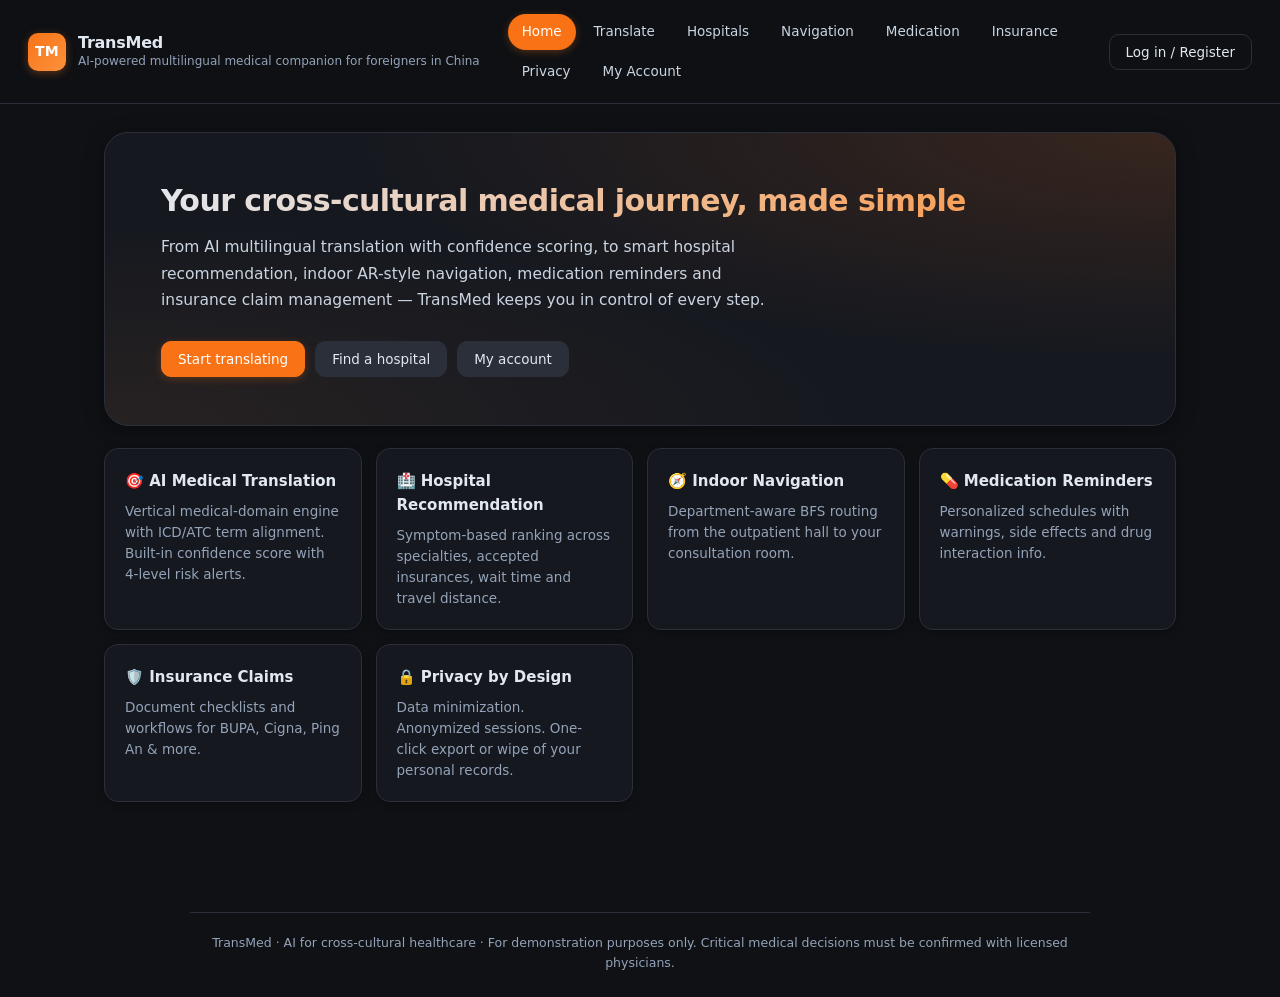
==== transmed_web/index.html @ e47d984f "Fix: real translate field names (source/target/translated/matched_terms); internal AMap JS map navig" ====
<!DOCTYPE html>
<html lang="en">
<head>
<meta charset="UTF-8" />
<meta name="viewport" content="width=device-width, initial-scale=1.0" />
<title>TransMed — AI Multilingual Medical Companion</title>
<meta name="api-base" content="https://transmed.onrender.com" />
<link rel="icon" type="image/svg+xml" href="data:image/svg+xml,%3Csvg xmlns='http://www.w3.org/2000/svg' viewBox='0 0 64 64'%3E%3Crect width='64' height='64' rx='12' fill='%231e40af'/%3E%3Ctext x='32' y='42' font-size='28' font-weight='700' text-anchor='middle' fill='white' font-family='system-ui'%3ETM%3C/text%3E%3C/svg%3E" />
<link rel="stylesheet" href="style.css" />
</head>
<body>
<header class="topbar">
  <div class="brand">
    <div class="logo">TM</div>
    <div>
      <h1>TransMed</h1>
      <div class="tagline">AI-powered multilingual medical companion for foreigners in China</div>
    </div>
  </div>

  <nav class="nav">
    <a class="nav-link active" data-view="home">Home</a>
    <a class="nav-link" data-view="translate">Translate</a>
    <a class="nav-link" data-view="hospitals">Hospitals</a>
    <a class="nav-link" data-view="navigation">Navigation</a>
    <a class="nav-link" data-view="medication">Medication</a>
    <a class="nav-link" data-view="insurance">Insurance</a>
    <a class="nav-link" data-view="privacy">Privacy</a>
    <a class="nav-link" data-view="profile">My Account</a>
  </nav>

  <div class="user-area">
    <button id="btn-login" class="btn btn-light">Log in / Register</button>
    <div id="user-chip" class="user-chip hidden">
      <span id="user-email">—</span>
      <button id="btn-logout" class="btn btn-light">Sign out</button>
    </div>
  </div>
</header>

<!-- 登录/注册弹窗 -->
<div id="auth-modal" class="modal hidden">
  <div class="modal-card">
    <div class="modal-tabs">
      <button class="tab active" data-tab="login">Log in</button>
      <button class="tab" data-tab="register">Register</button>
    </div>
    <div id="tab-login" class="tab-panel">
      <label>Email</label><input id="login-email" type="email" placeholder="demo@transmed.io" />
      <label>Password</label><input id="login-password" type="password" placeholder="demo123" />
      <button class="btn btn-primary" id="btn-do-login">Log in</button>
      <p class="muted small mt">Demo user: demo@transmed.io / demo123 · Admin: admin@transmed.io / admin123</p>
    </div>
    <div id="tab-register" class="tab-panel hidden">
      <label>Full name</label><input id="reg-name" type="text" placeholder="John Smith" />
      <label>Email</label><input id="reg-email" type="email" placeholder="john@example.com" />
      <label>Password (min 6 chars)</label><input id="reg-password" type="password" placeholder="••••••" />
      <label>Preferred language</label>
      <select id="reg-language">
        <option value="en">English</option>
        <option value="zh">中文</option>
        <option value="ja">日本語</option>
        <option value="ko">한국어</option>
        <option value="fr">Français</option>
        <option value="de">Deutsch</option>
      </select>
      <label>Country</label><input id="reg-country" type="text" placeholder="e.g. United Kingdom" />
      <button class="btn btn-primary" id="btn-do-register">Create my account</button>
    </div>
    <p id="auth-message" class="muted small mt center"></p>
  </div>
</div>

<main id="main">

  <!-- 首页 -->
  <section class="view view-home active" data-view="home">
    <div class="hero">
      <h2>Your cross-cultural medical journey, made simple</h2>
      <p>From AI multilingual translation with confidence scoring, to smart hospital recommendation, indoor AR-style navigation, medication reminders and insurance claim management — TransMed keeps you in control of every step.</p>
      <div class="hero-actions">
        <button class="btn btn-primary" data-go="translate">Start translating</button>
        <button class="btn" data-go="hospitals">Find a hospital</button>
        <button class="btn" data-go="profile">My account</button>
      </div>
    </div>
    <div class="features">
      <div class="feature"><div class="f-title">🎯 AI Medical Translation</div><p>Vertical medical-domain engine with ICD/ATC term alignment. Built-in confidence score with 4-level risk alerts.</p></div>
      <div class="feature"><div class="f-title">🏥 Hospital Recommendation</div><p>Symptom-based ranking across specialties, accepted insurances, wait time and travel distance.</p></div>
      <div class="feature"><div class="f-title">🧭 Indoor Navigation</div><p>Department-aware BFS routing from the outpatient hall to your consultation room.</p></div>
      <div class="feature"><div class="f-title">💊 Medication Reminders</div><p>Personalized schedules with warnings, side effects and drug interaction info.</p></div>
      <div class="feature"><div class="f-title">🛡️ Insurance Claims</div><p>Document checklists and workflows for BUPA, Cigna, Ping An & more.</p></div>
      <div class="feature"><div class="f-title">🔒 Privacy by Design</div><p>Data minimization. Anonymized sessions. One-click export or wipe of your personal records.</p></div>
    </div>
    <div class="stats" id="home-stats"></div>
  </section>

  <!-- 翻译 -->
  <section class="view" data-view="translate">
    <h2>AI Medical Translation</h2>
    <p class="muted">Vertical medical model. Each translation is saved with its confidence score and can be user-confirmed to close the safety loop.</p>
    <div class="translate-box">
      <div class="lang-row">
        <label>From <select id="src-lang"></select></label>
        <button id="swap-lang" title="Swap">⇄</button>
        <label>To <select id="tgt-lang"></select></label>
      </div>
      <div class="translate-cols">
        <div class="col">
          <textarea id="src-text" placeholder="Describe symptoms or what the doctor said...">I have a headache and fever since 3 days ago.</textarea>
          <div class="row-between">
            <span class="muted small">Tip: be specific about duration, intensity and allergies.</span>
            <button class="btn btn-primary" id="btn-translate">Translate</button>
          </div>
        </div>
        <div class="col">
          <div id="tgt-text" class="translated-area">Translation will appear here.</div>
          <div id="confidence-bar" class="confidence hidden">
            <div id="engine-label" class="engine-label hidden" style="margin-bottom:8px;padding:6px 10px;border-radius:6px;font-size:13px;display:inline-block;">—</div>
            <div class="confidence-label">Confidence: <b id="conf-value">—</b>% · Risk: <b id="risk-value">—</b></div>
            <div class="confidence-track"><div class="confidence-fill" id="conf-fill" style="width:0%"></div></div>
            <div class="confidence-advice" id="conf-advice"></div>
            <div class="matched-terms" id="matched-terms"></div>
            <button id="btn-confirm-risk" class="btn btn-warn hidden">I acknowledge the risk alert</button>
          </div>
        </div>
      </div>
    </div>

    <h3>Quick symptom templates</h3>
    <div class="chips" id="symptom-chips"></div>

    <h3>My recent translations <span class="muted small">(requires login)</span></h3>
    <div id="my-translations" class="med-list">
      <p class="muted">None yet or not signed in.</p>
    </div>
  </section>

  <!-- 分诊 & 医院 -->
  <section class="view" data-view="hospitals">
    <h2>Smart Triage & Hospital Finder</h2>

    <div class="triage-card">
      <div class="row">
        <label>Describe your symptoms:</label>
        <input id="triage-input" type="text" placeholder="e.g. persistent headache and high fever for 2 days" />
      </div>
      <div class="row">
        <label>Insurance filter:</label>
        <select id="insurance-filter">
          <option value="">Any</option>
          <option>BUPA</option>
          <option>Cigna</option>
          <option>Aetna</option>
          <option>MSH</option>
          <option>Allianz</option>
          <option>Ping An</option>
          <option>International SOS</option>
          <option>AXA PPP</option>
        </select>
        <label>Department / Specialty:</label>
        <select id="specialty-filter">
          <option value="">All</option>
          <option>Cardiology</option>
          <option>Neurology</option>
          <option>Pediatrics</option>
          <option>Obstetrics & Gynecology</option>
          <option>Orthopedics</option>
          <option>Dental</option>
          <option>Dermatology</option>
          <option>Emergency</option>
          <option>General Medicine</option>
        </select>
      </div>
      <button class="btn btn-primary" id="btn-triage">Analyze & Recommend</button>
      <div class="row sort-row">
        <label>Sort by:</label>
        <label class="sort-option"><input type="radio" name="sort" id="sort-rating" checked /> Rating</label>
        <label class="sort-option"><input type="radio" name="sort" id="sort-wait" /> Wait time</label>
        <label class="sort-option"><input type="radio" name="sort" id="sort-distance" /> Distance</label>
      </div>
    </div>

    <div id="triage-result" class="triage-result hidden"></div>

    <div id="hospital-list" class="hospital-list"></div>
  </section>

  <!-- 医院导航（内置高德地图） -->
  <section class="view" data-view="navigation">
    <h2>Hospital Navigation / 医院导航</h2>
    <p class="muted">Select a hospital to see it on the map. 选择医院后在下方地图查看路线。</p>
    <div class="row">
      <label>Hospital:</label>
      <select id="nav-hospital"></select>
      <label>Mode:</label>
      <select id="nav-mode">
        <option value="walking">Walking / 步行</option>
        <option value="driving">Driving / 驾车</option>
        <option value="transit">Transit / 公交</option>
      </select>
      <button class="btn btn-light" id="nav-locate">Use my location / 使用我的位置</button>
    </div>
    <div class="card nav-info">
      <span id="nav-origin" class="muted small">📍 Origin / 起点：(116.4074, 39.9042) 默认北京 · 点击上方按钮获取当前位置</span>
    </div>
    <div id="nav-output-cards" style="margin-top:14px;"></div>
    <div id="nav-map" style="width:100%; height:420px; margin-top:14px; border:1px solid #e5e7eb; border-radius:8px; background:#f3f4f6;"></div>
    <div id="nav-route" style="margin-top:14px;"></div>
  </section>

  <!-- 用药提醒 -->
  <section class="view" data-view="medication">
    <h2>Medication & Reminders</h2>
    <div class="med-grid">
      <div class="card">
        <h3>Add a medication</h3>
        <label>From library (optional)</label>
        <select id="med-picker"></select>
        <label>Or custom name</label>
        <input id="med-custom" type="text" placeholder="e.g. Vitamin D" />
        <label>Dosage / instructions</label>
        <input id="med-dosage" type="text" placeholder="e.g. 1 tablet each morning" />
        <label>Reminder times</label>
        <input id="med-times" type="text" placeholder="08:00, 20:00" />
        <label>Notes</label>
        <textarea id="med-notes" placeholder="After meals, keep away from dairy..."></textarea>
        <button class="btn btn-primary" id="btn-add-med">Save to my list</button>
        <p class="muted small mt">Requires login. Your records are stored encrypted on our server.</p>
      </div>
      <div class="card">
        <h3>Drug information</h3>
        <div id="med-info"></div>
      </div>
    </div>
    <h3>My medication list</h3>
    <div id="med-list" class="med-list">
      <p class="muted">Not signed in or no medication yet.</p>
    </div>
  </section>

  <!-- 保险 -->
  <section class="view" data-view="insurance">
    <h2>Insurance Claims</h2>
    <p class="muted">Select your provider to see the required documents and recommended workflow.</p>
    <div class="row">
      <label>Provider:</label>
      <select id="ins-provider">
        <option value="">- Select -</option>
        <option>BUPA</option>
        <option>Cigna</option>
        <option>Ping An</option>
      </select>
      <button class="btn btn-primary" id="btn-insurance">Show checklist</button>
    </div>
    <div id="ins-result"></div>
    <h3>My saved claims</h3>
    <div class="card">
      <div class="row">
        <label>New claim — Provider:</label>
        <input id="claim-provider" type="text" placeholder="e.g. BUPA" />
        <label>Amount (¥):</label>
        <input id="claim-amount" type="number" placeholder="0" />
      </div>
      <div class="row">
        <label>Notes:</label>
        <input id="claim-notes" type="text" placeholder="e.g. Outpatient visit / Beijing Union" />
        <button class="btn btn-primary" id="btn-add-claim">Save claim</button>
      </div>
    </div>
    <div id="my-claims" class="med-list"></div>
  </section>

  <!-- 隐私 -->
  <section class="view" data-view="privacy">
    <h2>Privacy Center</h2>
    <p class="muted">TransMed uses a privacy-by-design architecture. Your identity is optional; sensitive medical text is processed with minimal retention.</p>
    <div id="privacy-policy" class="card"></div>
    <h3>Your records</h3>
    <div class="row">
      <button class="btn" id="btn-export">Export all my data (JSON)</button>
      <button class="btn btn-danger" id="btn-wipe">Delete all personal records</button>
    </div>
    <pre id="export-box" class="export-box hidden"></pre>
    <h3>Feedback</h3>
    <div class="card">
      <label>Category</label>
      <select id="fb-category">
        <option>translation</option>
        <option>hospital</option>
        <option>medication</option>
        <option>feature request</option>
        <option>other</option>
      </select>
      <label>Rating (1-5)</label>
      <input id="fb-rating" type="number" min="1" max="5" value="5" />
      <label>Your message</label>
      <textarea id="fb-content" placeholder="Tell us how we can improve..."></textarea>
      <button class="btn btn-primary" id="btn-send-feedback">Submit feedback</button>
      <p id="fb-status" class="muted small mt"></p>
    </div>
  </section>

  <!-- 个人中心 -->
  <section class="view" data-view="profile">
    <h2>My Account</h2>
    <div id="profile-body">
      <p class="muted">Log in to see your profile, medication and saved translations.</p>
      <button class="btn btn-primary" id="btn-profile-login">Log in / Register</button>
    </div>
  </section>

</main>

<footer class="footer">
  TransMed · AI for cross-cultural healthcare · For demonstration purposes only. Critical medical decisions must be confirmed with licensed physicians.
</footer>

<script src="app.js"></script>
</body>
</html>
---- transmed_web/style.css ----
/* ===========================================================
   TransMed — Anthropic 风格深色主题
   深色背景 #0f1115 + 温暖橙色 #f97316 点缀 + 现代圆角留白
   =========================================================== */
:root {
  --bg: #0f1115;
  --bg-card: #15181f;
  --bg-input: #1c2029;
  --bg-hover: #1f2937;
  --bg-soft: #2a2f3a;
  --border: #2a2f3a;
  --border-strong: #343a47;

  --text: #e2e8f0;
  --text-soft: #cbd5e1;
  --muted: #94a3b8;

  --accent: #f97316;
  --accent-hover: #ea580c;
  --accent-soft: #fb923c;
  --accent-bg: rgba(249, 115, 22, 0.12);

  --warn: #f59e0b;
  --danger: #dc2626;
  --success: #16a34a;

  --radius-sm: 10px;
  --radius: 14px;
  --radius-lg: 18px;
  --radius-xl: 24px;

  --shadow-sm: 0 2px 8px rgba(0, 0, 0, 0.3);
  --shadow-md: 0 4px 20px rgba(0, 0, 0, 0.4);
  --shadow-lg: 0 12px 40px rgba(0, 0, 0, 0.5);

  --font-ui: "Soehne", system-ui, -apple-system, "Segoe UI", "PingFang SC", "Helvetica Neue", "Microsoft YaHei", sans-serif;
  --font-mono: "SF Mono", "Menlo", "Consolas", monospace;

  --ease: cubic-bezier(0.2, 0, 0.2, 1);
}

* { box-sizing: border-box; }

html, body {
  margin: 0;
  padding: 0;
  background: var(--bg);
  color: var(--text);
  font-family: var(--font-ui);
  font-size: 14.5px;
  line-height: 1.6;
  -webkit-font-smoothing: antialiased;
  -moz-osx-font-smoothing: grayscale;
}

h1, h2, h3, h4 {
  margin: 0 0 0.5em;
  color: var(--text);
  font-weight: 600;
  letter-spacing: -0.015em;
  line-height: 1.3;
}
h1 { font-size: 22px; }
h2 { font-size: 22px; }
h3 { font-size: 17px; margin-top: 24px; }
h4 { font-size: 15px; }
p  { margin: 0.4em 0; color: var(--text-soft); }
label {
  font-size: 13px;
  color: var(--muted);
  font-weight: 500;
  display: block;
  margin: 12px 0 6px;
}

/* ===== 顶部导航栏 ===== */
.topbar {
  background: var(--bg);
  border-bottom: 1px solid var(--border);
  padding: 14px 28px;
  display: flex;
  align-items: center;
  gap: 28px;
  position: sticky;
  top: 0;
  z-index: 100;
  backdrop-filter: saturate(180%) blur(12px);
  -webkit-backdrop-filter: saturate(180%) blur(12px);
  background: rgba(15, 17, 21, 0.85);
}

.brand {
  display: flex;
  align-items: center;
  gap: 12px;
  min-width: 260px;
}
.brand .logo {
  width: 38px;
  height: 38px;
  border-radius: var(--radius-sm);
  background: linear-gradient(135deg, var(--accent) 0%, var(--accent-soft) 100%);
  color: #fff;
  display: flex;
  align-items: center;
  justify-content: center;
  font-weight: 700;
  font-size: 14px;
  letter-spacing: 0.02em;
  box-shadow: 0 2px 8px rgba(249, 115, 22, 0.35);
}
.brand h1 {
  font-size: 16px;
  margin: 0;
  color: var(--text);
  font-weight: 600;
}
.brand .tagline {
  font-size: 12px;
  color: var(--muted);
  line-height: 1.3;
}

/* 导航 pill 链接 */
.nav {
  display: flex;
  gap: 4px;
  flex: 1;
  flex-wrap: wrap;
}
.nav-link {
  color: var(--text-soft);
  padding: 7px 14px;
  border-radius: 999px;
  cursor: pointer;
  font-size: 13.5px;
  font-weight: 500;
  text-decoration: none;
  transition: background-color 0.15s var(--ease), color 0.15s var(--ease);
  white-space: nowrap;
}
.nav-link:hover {
  background: var(--bg-hover);
  color: var(--text);
}
.nav-link.active {
  background: var(--accent);
  color: #fff;
  box-shadow: 0 2px 8px rgba(249, 115, 22, 0.3);
}

.user-area {
  display: flex;
  align-items: center;
  gap: 10px;
}
.user-chip {
  color: var(--text-soft);
  font-size: 13px;
  display: flex;
  align-items: center;
  gap: 10px;
}

/* ===== 按钮 ===== */
.btn {
  display: inline-flex;
  align-items: center;
  justify-content: center;
  padding: 8px 16px;
  font-size: 13.5px;
  font-weight: 500;
  border: 1px solid var(--border);
  background: var(--bg-soft);
  color: var(--text);
  border-radius: var(--radius-sm);
  cursor: pointer;
  transition: background-color 0.15s var(--ease), border-color 0.15s var(--ease), transform 0.15s var(--ease), box-shadow 0.15s var(--ease);
  min-height: 36px;
  font-family: inherit;
  line-height: 1.2;
}
.btn:hover {
  background: var(--bg-hover);
  border-color: var(--border-strong);
  color: var(--text);
}
.btn:active { transform: translateY(0); }
.btn:focus {
  outline: none;
  box-shadow: 0 0 0 2px var(--accent-bg), 0 0 0 1px var(--accent);
}
.btn:disabled {
  opacity: 0.55;
  cursor: not-allowed;
  transform: none;
}

.btn-primary {
  background: var(--accent);
  border-color: var(--accent);
  color: #fff;
  box-shadow: 0 2px 8px rgba(249, 115, 22, 0.25);
}
.btn-primary:hover {
  background: var(--accent-hover);
  border-color: var(--accent-hover);
  color: #fff;
  box-shadow: 0 4px 14px rgba(249, 115, 22, 0.35);
}

.btn-light {
  background: transparent;
  border-color: var(--border);
  color: var(--text);
}
.btn-light:hover {
  background: var(--bg-hover);
  color: var(--text);
}

.btn-danger {
  background: transparent;
  border-color: rgba(220, 38, 38, 0.4);
  color: #fca5a5;
}
.btn-danger:hover {
  background: rgba(220, 38, 38, 0.15);
  border-color: var(--danger);
  color: #fecaca;
}

.btn-warn {
  background: rgba(245, 158, 11, 0.15);
  border-color: rgba(245, 158, 11, 0.4);
  color: #fcd34d;
}
.btn-warn:hover {
  background: rgba(245, 158, 11, 0.25);
  border-color: var(--warn);
  color: #fef3c7;
}

/* ===== 主容器 ===== */
main {
  max-width: 1120px;
  margin: 0 auto;
  padding: 28px 24px 48px;
}

.view { display: none; animation: fadein 0.25s var(--ease); }
.view.active { display: block; }
@keyframes fadein {
  from { opacity: 0; transform: translateY(4px); }
  to   { opacity: 1; transform: translateY(0); }
}

/* ===== Hero 首页 ===== */
.hero {
  background:
    radial-gradient(ellipse at top right, rgba(249, 115, 22, 0.15), transparent 55%),
    radial-gradient(ellipse at bottom left, rgba(251, 146, 60, 0.08), transparent 50%),
    var(--bg-card);
  color: var(--text);
  padding: 48px 56px;
  border-radius: var(--radius-xl);
  box-shadow: var(--shadow-md);
  border: 1px solid var(--border);
  position: relative;
  overflow: hidden;
}
.hero h2 {
  color: var(--text);
  font-size: 30px;
  font-weight: 700;
  margin-bottom: 14px;
  letter-spacing: -0.02em;
  background: linear-gradient(135deg, var(--text) 0%, var(--accent-soft) 100%);
  -webkit-background-clip: text;
  -webkit-text-fill-color: transparent;
  background-clip: text;
}
.hero p {
  font-size: 15.5px;
  max-width: 640px;
  color: var(--text-soft);
  line-height: 1.7;
}
.hero-actions {
  margin-top: 28px;
  display: flex;
  gap: 10px;
  flex-wrap: wrap;
}

/* ===== Features 网格 ===== */
.features {
  display: grid;
  grid-template-columns: repeat(auto-fit, minmax(220px, 1fr));
  gap: 14px;
  margin-top: 22px;
}
.feature {
  background: var(--bg-card);
  padding: 20px;
  border-radius: var(--radius);
  box-shadow: var(--shadow-sm);
  border: 1px solid var(--border);
  transition: transform 0.2s var(--ease), box-shadow 0.2s var(--ease), border-color 0.2s var(--ease);
}
.feature:hover {
  transform: translateY(-2px);
  box-shadow: var(--shadow-md);
  border-color: var(--border-strong);
}
.feature .f-title {
  font-weight: 600;
  font-size: 15px;
  margin-bottom: 8px;
  color: var(--text);
}
.feature p {
  color: var(--muted);
  font-size: 13.5px;
  margin: 0;
  line-height: 1.55;
}

/* ===== 统计 ===== */
.stats {
  display: grid;
  grid-template-columns: repeat(auto-fit, minmax(140px, 1fr));
  gap: 12px;
  margin-top: 22px;
}
.stat {
  background: var(--bg-card);
  padding: 18px 20px;
  border-radius: var(--radius);
  box-shadow: var(--shadow-sm);
  border: 1px solid var(--border);
  text-align: center;
  transition: border-color 0.2s var(--ease);
}
.stat:hover { border-color: var(--accent); }
.stat-num {
  font-size: 28px;
  font-weight: 700;
  color: var(--accent);
  letter-spacing: -0.02em;
  line-height: 1.1;
}
.stat-label {
  font-size: 12.5px;
  color: var(--muted);
  margin-top: 4px;
}

/* ===== 基础卡片 ===== */
.card {
  background: var(--bg-card);
  padding: 22px;
  border-radius: var(--radius);
  box-shadow: var(--shadow-sm);
  border: 1px solid var(--border);
  margin-bottom: 14px;
  transition: border-color 0.2s var(--ease), box-shadow 0.2s var(--ease);
}
.card:hover {
  border-color: var(--border-strong);
  box-shadow: var(--shadow-md);
}

/* ===== 输入框 / 选择 / 文本域 ===== */
input[type="text"],
input[type="number"],
input[type="email"],
input[type="password"],
textarea,
select {
  width: 100%;
  padding: 10px 14px;
  border: 1px solid var(--border);
  border-radius: var(--radius-sm);
  font-family: inherit;
  font-size: 14px;
  background: var(--bg-input);
  color: var(--text);
  transition: border-color 0.15s var(--ease), box-shadow 0.15s var(--ease), background-color 0.15s var(--ease);
  resize: vertical;
  line-height: 1.5;
}
textarea {
  min-height: 120px;
}
input::placeholder, textarea::placeholder {
  color: #64748b;
}
input:focus, textarea:focus, select:focus {
  outline: none;
  border-color: var(--accent);
  box-shadow: 0 0 0 3px var(--accent-bg);
  background: var(--bg-card);
}
select {
  appearance: none;
  -webkit-appearance: none;
  background-image: url("data:image/svg+xml;utf8,<svg xmlns='http://www.w3.org/2000/svg' width='12' height='12' viewBox='0 0 24 24' fill='none' stroke='%2394a3b8' stroke-width='2.5' stroke-linecap='round' stroke-linejoin='round'><polyline points='6 9 12 15 18 9'></polyline></svg>");
  background-repeat: no-repeat;
  background-position: right 12px center;
  padding-right: 36px;
  cursor: pointer;
}
select option {
  background: var(--bg-card);
  color: var(--text);
}

/* ===== 翻译面板 ===== */
.translate-box {
  background: var(--bg-card);
  border-radius: var(--radius-xl);
  box-shadow: var(--shadow-md);
  padding: 24px;
  border: 1px solid var(--border);
}
.lang-row {
  display: flex;
  align-items: center;
  gap: 14px;
  padding-bottom: 16px;
  border-bottom: 1px solid var(--border);
  margin-bottom: 18px;
  flex-wrap: wrap;
}
.lang-row label {
  display: inline-flex;
  align-items: center;
  gap: 8px;
  margin: 0;
  font-size: 13px;
  color: var(--muted);
  font-weight: 500;
}
.lang-row select {
  width: auto;
  min-width: 180px;
}
.lang-row button#swap-lang {
  background: var(--bg-input);
  border: 1px solid var(--border);
  color: var(--text-soft);
  width: 36px;
  height: 36px;
  border-radius: 50%;
  cursor: pointer;
  font-size: 16px;
  transition: all 0.15s var(--ease);
  display: inline-flex;
  align-items: center;
  justify-content: center;
  flex-shrink: 0;
}
.lang-row button#swap-lang:hover {
  background: var(--accent);
  border-color: var(--accent);
  color: #fff;
  transform: rotate(180deg);
}

.translate-cols {
  display: grid;
  grid-template-columns: 1fr 1fr;
  gap: 20px;
}
.translate-cols .col { display: flex; flex-direction: column; }

#src-text { min-height: 160px; font-size: 14.5px; line-height: 1.7; }

.translated-area {
  min-height: 160px;
  padding: 14px 16px;
  background:
    linear-gradient(135deg, rgba(249, 115, 22, 0.06), rgba(251, 146, 60, 0.03)),
    var(--bg-input);
  border: 1px solid var(--border);
  border-radius: var(--radius-sm);
  color: var(--text);
  font-size: 14.5px;
  line-height: 1.7;
  white-space: pre-wrap;
  word-break: break-word;
}

.row-between {
  display: flex;
  justify-content: space-between;
  align-items: center;
  margin-top: 12px;
  gap: 12px;
  flex-wrap: wrap;
}

/* 置信度条 */
.confidence {
  margin-top: 14px;
  padding: 14px 18px;
  background: var(--bg-input);
  border: 1px solid var(--border);
  border-radius: var(--radius-sm);
}
.confidence-label {
  font-size: 13.5px;
  color: var(--muted);
  margin-bottom: 10px;
}
.confidence-label b {
  color: var(--accent);
  font-weight: 600;
}
.confidence-track {
  height: 8px;
  background: var(--bg-hover);
  border-radius: 99px;
  overflow: hidden;
}
.confidence-fill {
  height: 100%;
  background: linear-gradient(90deg, var(--accent) 0%, var(--accent-soft) 100%);
  border-radius: 99px;
  transition: width 0.4s var(--ease), background-color 0.2s var(--ease);
}
.confidence-advice {
  margin-top: 10px;
  font-size: 13px;
  color: var(--text-soft);
}
.matched-terms {
  margin-top: 8px;
  font-size: 12.5px;
  color: var(--accent-soft);
  font-weight: 500;
}

/* 引擎标签 */
.engine-label {
  display: inline-block;
  padding: 5px 10px;
  border-radius: 999px;
  font-size: 12.5px;
  font-weight: 500;
  margin-bottom: 8px;
  border: 1px solid var(--border);
}
.engine-label.online {
  background: rgba(22, 163, 74, 0.12);
  color: #86efac;
  border-color: rgba(22, 163, 74, 0.35);
}
.engine-label.offline {
  background: rgba(245, 158, 11, 0.12);
  color: #fcd34d;
  border-color: rgba(245, 158, 11, 0.35);
}

/* ===== Chips 症状模板 ===== */
.chips {
  display: flex;
  flex-wrap: wrap;
  gap: 8px;
  margin-top: 4px;
}
.chip {
  background: var(--bg-card);
  border: 1px solid var(--border);
  padding: 6px 12px;
  border-radius: 999px;
  font-size: 12.5px;
  cursor: pointer;
  transition: all 0.15s var(--ease);
  color: var(--text-soft);
  font-family: inherit;
}
.chip:hover {
  background: var(--accent-bg);
  border-color: var(--accent);
  color: var(--accent-soft);
  transform: translateY(-1px);
}

/* ===== 分诊 ===== */
.triage-card {
  background: var(--bg-card);
  border: 1px solid var(--border);
  border-radius: var(--radius);
  padding: 20px;
  box-shadow: var(--shadow-sm);
}
.sort-row {
  margin-top: 12px;
  padding-top: 12px;
  border-top: 1px dashed var(--border);
}
.sort-row > label {
  margin: 0;
  font-size: 13px;
  color: var(--muted);
}
.sort-option {
  display: inline-flex;
  align-items: center;
  gap: 6px;
  margin: 0 !important;
  font-size: 13px;
  color: var(--text-soft);
  cursor: pointer;
}
.sort-option input {
  width: auto !important;
  margin: 0;
  accent-color: var(--accent);
}
.triage-result {
  margin-top: 16px;
  padding: 16px 20px;
  background: var(--accent-bg);
  border: 1px solid rgba(249, 115, 22, 0.35);
  border-left: 4px solid var(--accent);
  border-radius: var(--radius-sm);
  color: var(--text);
}
.triage-result.urgent {
  background: rgba(220, 38, 38, 0.1);
  border-color: rgba(220, 38, 38, 0.4);
  border-left-color: var(--danger);
}
.triage-label {
  display: inline-block;
  padding: 4px 10px;
  border-radius: 999px;
  font-size: 11.5px;
  font-weight: 600;
  letter-spacing: 0.05em;
  margin-bottom: 8px;
  background: rgba(249, 115, 22, 0.2);
  color: var(--accent-soft);
}
.triage-result.urgent .triage-label {
  background: rgba(220, 38, 38, 0.25);
  color: #fca5a5;
}

/* ===== 医院卡片列表 ===== */
.hospital-list {
  display: grid;
  grid-template-columns: 1fr;
  gap: 12px;
  margin-top: 18px;
}
.hospital {
  background: var(--bg-card);
  border: 1px solid var(--border);
  border-radius: var(--radius);
  padding: 18px 22px;
  display: flex;
  justify-content: space-between;
  gap: 24px;
  transition: all 0.2s var(--ease);
  box-shadow: var(--shadow-sm);
}
.hospital:hover {
  box-shadow: var(--shadow-md);
  transform: translateY(-2px);
  border-color: var(--border-strong);
}
.hospital-main {
  flex: 1;
  min-width: 0;
}
.hospital-head h4 {
  margin-bottom: 4px;
  color: var(--accent-soft);
  font-size: 15px;
  font-weight: 600;
}
.hospital .sub {
  color: var(--text-soft);
  font-size: 13px;
  margin: 2px 0;
}
.hospital-meta-row {
  display: flex;
  flex-wrap: wrap;
  gap: 16px;
  margin: 10px 0 6px;
  font-size: 13px;
  color: var(--muted);
}
.hospital-meta-row .meta-item strong {
  color: var(--text);
  font-weight: 600;
}
.hospital .chips {
  margin-top: 8px;
  align-items: center;
}
.hospital-recommendation {
  margin-top: 14px;
  padding: 12px 14px;
  border: 1px solid var(--border-strong);
  border-left: 3px solid var(--accent);
  background: rgba(249, 115, 22, 0.05);
  border-radius: var(--radius-sm);
}
.hospital-recommendation .rec-head {
  display: flex;
  align-items: center;
  gap: 10px;
  flex-wrap: wrap;
  margin-bottom: 6px;
}
.hospital-recommendation .rec-badge {
  font-weight: 700;
  letter-spacing: 0.03em;
  font-size: 12px;
  text-transform: uppercase;
}
.hospital-recommendation .rec-score {
  font-size: 13px;
  color: var(--text-soft);
}
.hospital-side {
  display: flex;
  flex-direction: column;
  align-items: center;
  justify-content: flex-start;
  gap: 10px;
  flex-shrink: 0;
  min-width: 140px;
}
.rating-badge {
  display: flex;
  flex-direction: column;
  align-items: center;
  justify-content: center;
  width: 100px;
  height: 100px;
  border-radius: 50%;
  background: radial-gradient(circle at 30% 30%, rgba(249, 115, 22, 0.22), rgba(249, 115, 22, 0.05));
  border: 2px solid var(--accent);
  color: var(--accent);
  padding: 8px;
  text-align: center;
}
.rating-num {
  font-size: 26px;
  font-weight: 700;
  line-height: 1.1;
}
.rating-label {
  margin-top: 4px;
  line-height: 1.2;
}
.btn-nav {
  font-size: 12.5px;
  padding: 6px 12px;
  min-height: 30px;
}

/* ===== 导航（室外） ===== */
.nav-info {
  display: flex;
  align-items: center;
  justify-content: space-between;
  gap: 12px;
  padding: 10px 16px !important;
  margin-top: 12px;
}
.nav-info span {
  white-space: nowrap;
  overflow: hidden;
  text-overflow: ellipsis;
}
#nav-output {
  margin-top: 14px;
}
.nav-stat {
  background: var(--bg-card);
  border: 1px solid var(--border);
  border-radius: var(--radius-sm);
  padding: 12px 14px;
}
.nav-stat-value {
  font-size: 20px;
  font-weight: 700;
  color: var(--accent-soft);
  margin-top: 4px;
}
.nav-step {
  position: relative;
  display: flex;
  align-items: flex-start;
  gap: 12px;
  padding: 10px 14px;
  border-left: 3px solid var(--accent);
  background: var(--accent-bg);
  border-radius: 0 var(--radius-sm) var(--radius-sm) 0;
  margin-bottom: 8px;
  font-size: 13.5px;
  color: var(--text);
}
.nav-step-current {
  background: rgba(249, 115, 22, 0.18);
  border-left-color: var(--accent);
}
.nav-step-pill {
  flex: 0 0 auto;
  display: inline-flex;
  align-items: center;
  justify-content: center;
  width: 26px;
  height: 26px;
  border-radius: 999px;
  background: var(--accent);
  color: #fff;
  font-weight: 700;
  font-size: 12px;
  line-height: 1;
}
.nav-step-body { flex: 1 1 auto; min-width: 0; }
.nav-step-title { font-weight: 600; font-size: 13.5px; }
.nav-step-meta { margin-top: 2px; }
/* ===== 用药 / 保险 checklist ===== */
.med-grid {
  display: grid;
  grid-template-columns: 1fr 1fr;
  gap: 16px;
}
.drug-info {
  font-size: 14px;
  line-height: 1.7;
  color: var(--text-soft);
}
.drug-info strong {
  color: var(--text);
  font-weight: 600;
}
.drug-info ul {
  margin: 4px 0 8px 20px;
  padding: 0;
}

.checklist {
  background: var(--bg-card);
  padding: 16px 20px;
  border-radius: var(--radius);
  margin-bottom: 12px;
  border-left: 3px solid var(--accent);
  border: 1px solid var(--border);
  border-left-color: var(--accent);
}
.checklist h4 {
  margin-bottom: 8px;
  color: var(--accent-soft);
  font-size: 14px;
  font-weight: 600;
}
.checklist ul {
  margin: 0;
  padding-left: 22px;
  font-size: 13.5px;
  color: var(--text-soft);
}
.checklist ul li {
  margin-bottom: 4px;
}

/* ===== 列表项 (med-item) ===== */
.med-list {
  display: grid;
  gap: 10px;
  margin-top: 12px;
}
.med-item {
  display: flex;
  justify-content: space-between;
  align-items: flex-start;
  gap: 12px;
  padding: 14px 18px;
  background: var(--bg-card);
  border: 1px solid var(--border);
  border-radius: var(--radius-sm);
  font-size: 13.5px;
  transition: all 0.15s var(--ease);
}
.med-item:hover {
  border-color: var(--border-strong);
  transform: translateY(-1px);
}
.med-item strong {
  color: var(--text);
  font-weight: 600;
}
.med-item .times {
  font-size: 12px;
  color: var(--muted);
  margin-top: 4px;
}

/* ===== row 工具布局 ===== */
.row {
  display: flex;
  gap: 12px;
  align-items: center;
  flex-wrap: wrap;
}
.row > * { flex: 1; }
.row > label {
  flex: 0 0 auto;
  min-width: auto;
  color: var(--muted);
}
.row > button {
  flex: 0 0 auto;
}

/* ===== 弹窗 ===== */
.modal {
  position: fixed;
  inset: 0;
  background: rgba(0, 0, 0, 0.7);
  display: flex;
  align-items: center;
  justify-content: center;
  z-index: 1000;
  backdrop-filter: blur(8px);
  -webkit-backdrop-filter: blur(8px);
  animation: modalIn 0.2s var(--ease);
}
@keyframes modalIn {
  from { opacity: 0; }
  to { opacity: 1; }
}
.modal-card {
  background: var(--bg-card);
  padding: 28px 32px;
  border-radius: var(--radius-lg);
  width: 440px;
  max-width: 92%;
  box-shadow: var(--shadow-lg);
  border: 1px solid var(--border);
  position: relative;
  animation: modalCardIn 0.25s var(--ease);
}
@keyframes modalCardIn {
  from { opacity: 0; transform: translateY(10px) scale(0.98); }
  to { opacity: 1; transform: translateY(0) scale(1); }
}

.modal-tabs {
  display: flex;
  gap: 0;
  margin-bottom: 18px;
  border-bottom: 1px solid var(--border);
}
.modal-tabs .tab {
  background: transparent;
  border: none;
  padding: 10px 16px;
  font-size: 14px;
  font-weight: 500;
  color: var(--muted);
  cursor: pointer;
  border-bottom: 2px solid transparent;
  font-family: inherit;
  transition: color 0.15s var(--ease), border-color 0.15s var(--ease);
}
.modal-tabs .tab:hover {
  color: var(--text);
}
.modal-tabs .tab.active {
  color: var(--accent);
  border-bottom-color: var(--accent);
}

.export-box {
  background: var(--bg-input);
  color: var(--text-soft);
  padding: 14px 16px;
  border-radius: var(--radius-sm);
  font-family: var(--font-mono);
  font-size: 12px;
  max-height: 360px;
  overflow: auto;
  margin-top: 12px;
  border: 1px solid var(--border);
  line-height: 1.6;
  white-space: pre;
}

/* ===== 工具类 ===== */
.hidden { display: none !important; }
.muted { color: var(--muted); }
.muted.small { font-size: 12.5px; }
.mt { margin-top: 10px; }
.center { text-align: center; }

/* ===== Footer ===== */
.footer {
  margin: 40px auto 24px;
  text-align: center;
  color: var(--muted);
  font-size: 12.5px;
  max-width: 900px;
  padding-top: 20px;
  border-top: 1px solid var(--border);
}

/* ===== 滚动条美化 (webkit) ===== */
::-webkit-scrollbar { width: 10px; height: 10px; }
::-webkit-scrollbar-track { background: var(--bg); }
::-webkit-scrollbar-thumb {
  background: var(--border);
  border-radius: 10px;
  border: 2px solid var(--bg);
}
::-webkit-scrollbar-thumb:hover { background: var(--border-strong); }

/* ===== SVG 地图重写（适配深色主题） ===== */
#nav-svg text {
  font-family: var(--font-ui);
}

/* ===== 响应式：768px 以下单列 ===== */
@media (max-width: 768px) {
  .topbar {
    padding: 12px 16px;
    flex-direction: column;
    align-items: stretch;
    gap: 14px;
  }
  .brand {
    min-width: auto;
    justify-content: flex-start;
  }
  .nav {
    overflow-x: auto;
    flex-wrap: nowrap;
    -webkit-overflow-scrolling: touch;
    margin: 0 -4px;
    padding: 0 4px;
    scrollbar-width: none;
  }
  .nav::-webkit-scrollbar { display: none; }
  .nav-link {
    flex-shrink: 0;
  }
  .user-area {
    justify-content: flex-end;
    flex-wrap: wrap;
  }

  main {
    padding: 20px 16px 40px;
  }
  h1, h2 { font-size: 20px; }
  h3 { font-size: 16px; }

  .hero {
    padding: 28px 22px;
  }
  .hero h2 { font-size: 22px; }
  .hero p { font-size: 14.5px; }

  .translate-cols {
    grid-template-columns: 1fr;
    gap: 16px;
  }
  .nav-stage {
    grid-template-columns: 1fr;
  }
  .med-grid {
    grid-template-columns: 1fr;
  }

  .hospital {
    flex-direction: column;
    gap: 12px;
    padding: 16px;
  }
  .hospital-side {
    flex-direction: row;
    justify-content: space-between;
    align-items: center;
    width: 100%;
  }
  .rating-badge {
    width: 88px;
    height: 88px;
  }
  .rating-num {
    font-size: 22px;
  }

  .modal-card {
    padding: 22px 20px;
    width: calc(100% - 32px);
  }

  .lang-row {
    gap: 10px;
  }
  .lang-row select {
    min-width: 140px;
    flex: 1;
  }

  #nav-svg {
    height: 320px;
  }
}

/* 小屏幕 (≤ 480px) 更紧凑 */
@media (max-width: 480px) {
  .hero {
    padding: 22px 18px;
  }
  .hero h2 {
    font-size: 20px;
  }
  .translate-box {
    padding: 18px;
  }
  .stat {
    padding: 14px 16px;
  }
  .stat-num {
    font-size: 22px;
  }
}

/* 选中文字颜色 */
::selection {
  background: var(--accent-bg);
  color: var(--text);
}
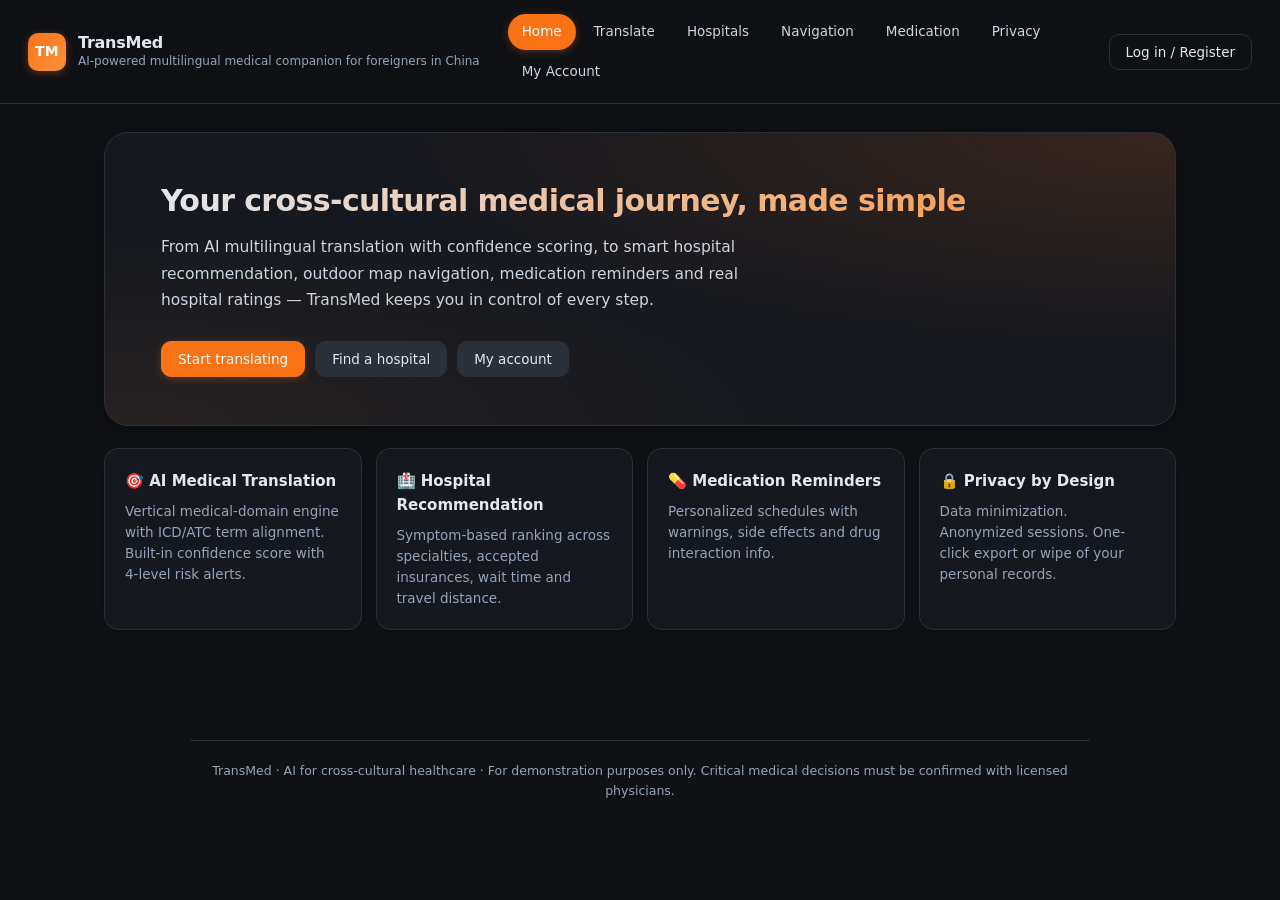
==== commit 073d5222: "Remove indoor navigation + insurance; add real hospital reviews (AMap + haodf.com + templates)" ====
--- a/transmed_web/index.html
+++ b/transmed_web/index.html
@@ -24,7 +24,6 @@
     <a class="nav-link" data-view="hospitals">Hospitals</a>
     <a class="nav-link" data-view="navigation">Navigation</a>
     <a class="nav-link" data-view="medication">Medication</a>
-    <a class="nav-link" data-view="insurance">Insurance</a>
     <a class="nav-link" data-view="privacy">Privacy</a>
     <a class="nav-link" data-view="profile">My Account</a>
   </nav>
@@ -77,7 +76,7 @@
   <section class="view view-home active" data-view="home">
     <div class="hero">
       <h2>Your cross-cultural medical journey, made simple</h2>
-      <p>From AI multilingual translation with confidence scoring, to smart hospital recommendation, indoor AR-style navigation, medication reminders and insurance claim management — TransMed keeps you in control of every step.</p>
+      <p>From AI multilingual translation with confidence scoring, to smart hospital recommendation, outdoor map navigation, medication reminders and real hospital ratings — TransMed keeps you in control of every step.</p>
       <div class="hero-actions">
         <button class="btn btn-primary" data-go="translate">Start translating</button>
         <button class="btn" data-go="hospitals">Find a hospital</button>
@@ -87,9 +86,7 @@
     <div class="features">
       <div class="feature"><div class="f-title">🎯 AI Medical Translation</div><p>Vertical medical-domain engine with ICD/ATC term alignment. Built-in confidence score with 4-level risk alerts.</p></div>
       <div class="feature"><div class="f-title">🏥 Hospital Recommendation</div><p>Symptom-based ranking across specialties, accepted insurances, wait time and travel distance.</p></div>
-      <div class="feature"><div class="f-title">🧭 Indoor Navigation</div><p>Department-aware BFS routing from the outpatient hall to your consultation room.</p></div>
       <div class="feature"><div class="f-title">💊 Medication Reminders</div><p>Personalized schedules with warnings, side effects and drug interaction info.</p></div>
-      <div class="feature"><div class="f-title">🛡️ Insurance Claims</div><p>Document checklists and workflows for BUPA, Cigna, Ping An & more.</p></div>
       <div class="feature"><div class="f-title">🔒 Privacy by Design</div><p>Data minimization. Anonymized sessions. One-click export or wipe of your personal records.</p></div>
     </div>
     <div class="stats" id="home-stats"></div>
@@ -121,6 +118,7 @@
             <div class="confidence-track"><div class="confidence-fill" id="conf-fill" style="width:0%"></div></div>
             <div class="confidence-advice" id="conf-advice"></div>
             <div class="matched-terms" id="matched-terms"></div>
+            <div id="rag-reference"></div>
             <button id="btn-confirm-risk" class="btn btn-warn hidden">I acknowledge the risk alert</button>
           </div>
         </div>
@@ -146,18 +144,6 @@
         <input id="triage-input" type="text" placeholder="e.g. persistent headache and high fever for 2 days" />
       </div>
       <div class="row">
-        <label>Insurance filter:</label>
-        <select id="insurance-filter">
-          <option value="">Any</option>
-          <option>BUPA</option>
-          <option>Cigna</option>
-          <option>Aetna</option>
-          <option>MSH</option>
-          <option>Allianz</option>
-          <option>Ping An</option>
-          <option>International SOS</option>
-          <option>AXA PPP</option>
-        </select>
         <label>Department / Specialty:</label>
         <select id="specialty-filter">
           <option value="">All</option>
@@ -239,38 +225,6 @@
     </div>
   </section>
 
-  <!-- 保险 -->
-  <section class="view" data-view="insurance">
-    <h2>Insurance Claims</h2>
-    <p class="muted">Select your provider to see the required documents and recommended workflow.</p>
-    <div class="row">
-      <label>Provider:</label>
-      <select id="ins-provider">
-        <option value="">- Select -</option>
-        <option>BUPA</option>
-        <option>Cigna</option>
-        <option>Ping An</option>
-      </select>
-      <button class="btn btn-primary" id="btn-insurance">Show checklist</button>
-    </div>
-    <div id="ins-result"></div>
-    <h3>My saved claims</h3>
-    <div class="card">
-      <div class="row">
-        <label>New claim — Provider:</label>
-        <input id="claim-provider" type="text" placeholder="e.g. BUPA" />
-        <label>Amount (¥):</label>
-        <input id="claim-amount" type="number" placeholder="0" />
-      </div>
-      <div class="row">
-        <label>Notes:</label>
-        <input id="claim-notes" type="text" placeholder="e.g. Outpatient visit / Beijing Union" />
-        <button class="btn btn-primary" id="btn-add-claim">Save claim</button>
-      </div>
-    </div>
-    <div id="my-claims" class="med-list"></div>
-  </section>
-
   <!-- 隐私 -->
   <section class="view" data-view="privacy">
     <h2>Privacy Center</h2>
--- a/transmed_web/style.css
+++ b/transmed_web/style.css
@@ -757,6 +757,19 @@
   font-weight: 700;
   line-height: 1.1;
 }
+.stars {
+  color: #f97316;
+  font-size: 15px;
+  letter-spacing: 1px;
+  margin-right: 6px;
+}
+.review-box {
+  margin-top: 6px;
+  padding: 6px 10px;
+  background: rgba(249, 115, 22, 0.06);
+  border-left: 3px solid #f97316;
+  border-radius: 4px;
+}
 .rating-label {
   margin-top: 4px;
   line-height: 1.2;
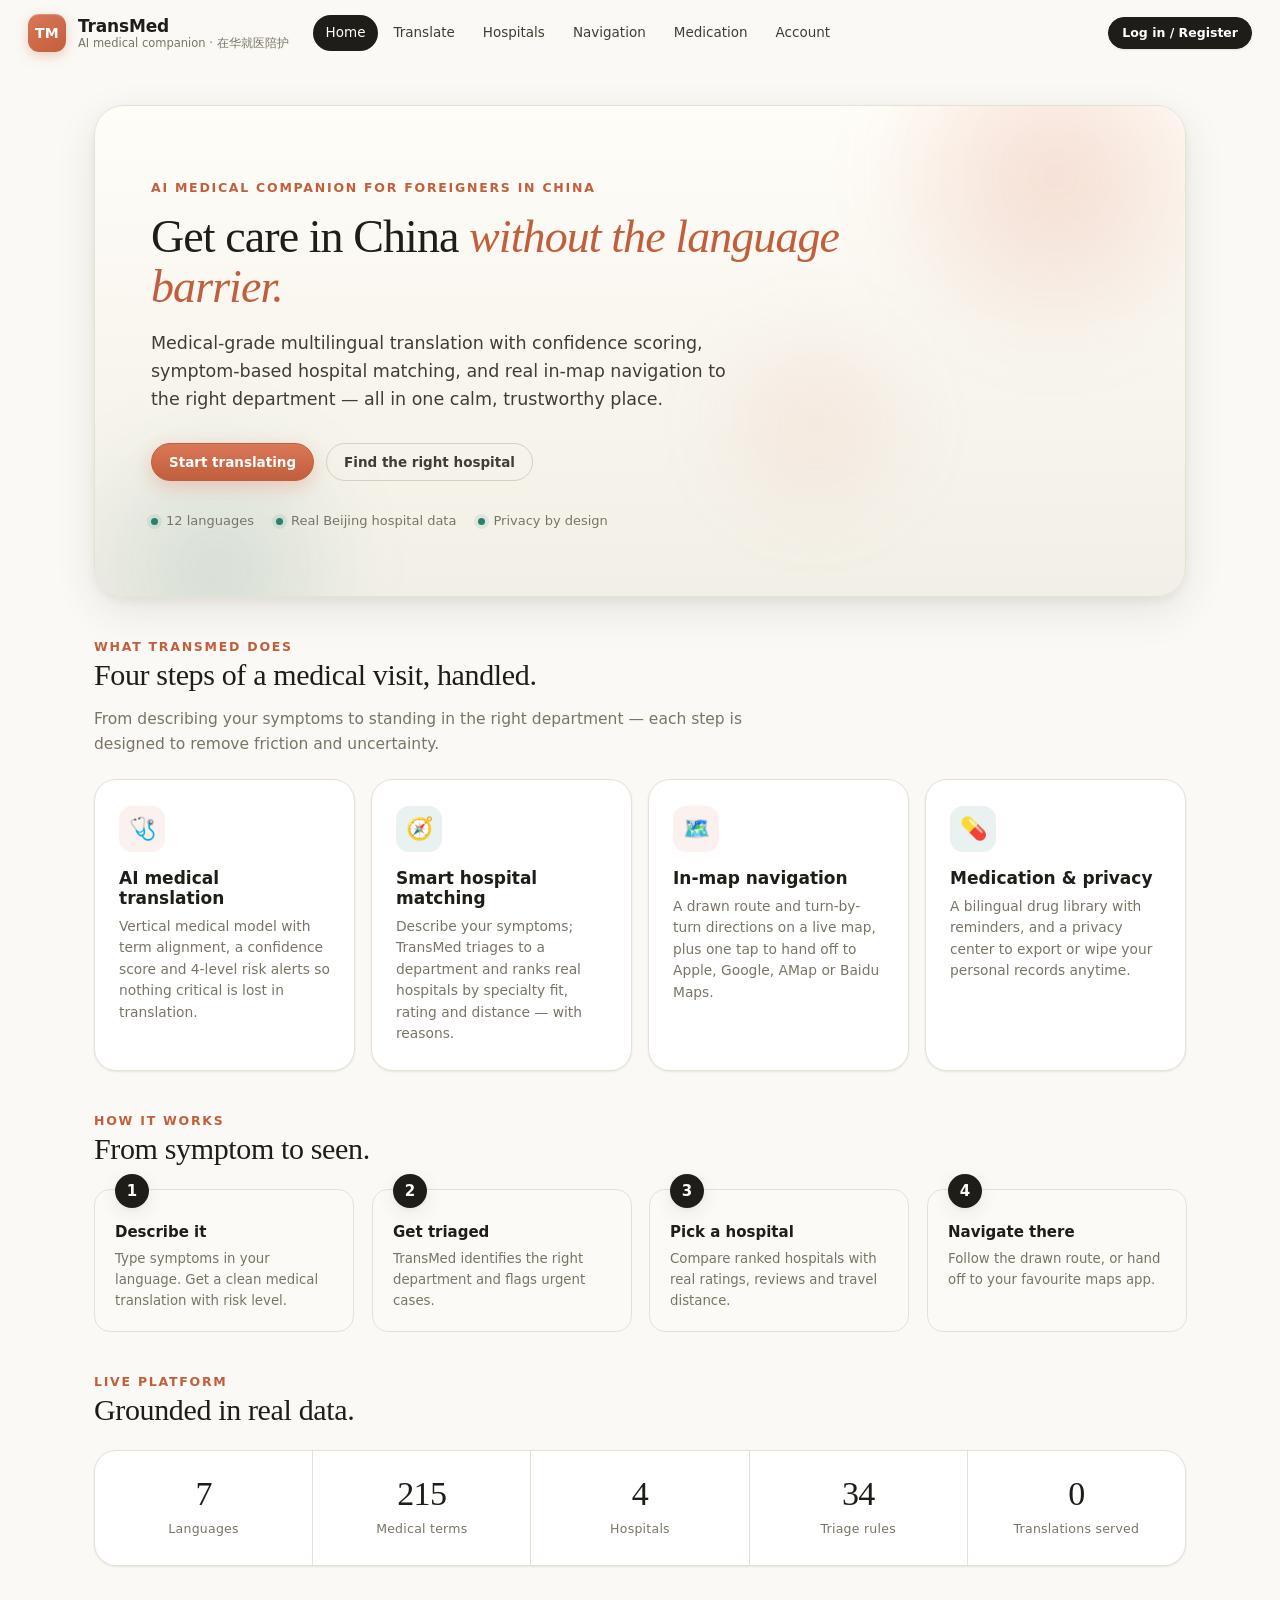
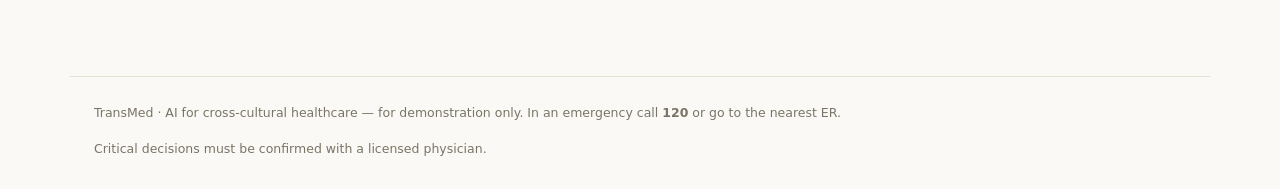
==== commit a38fde14: "Redesign frontend: light Claude theme, fixed navigation + hospital UX - New visual system: warm crea" ====
--- a/transmed_web/index.html
+++ b/transmed_web/index.html
@@ -2,19 +2,21 @@
 <html lang="en">
 <head>
 <meta charset="UTF-8" />
-<meta name="viewport" content="width=device-width, initial-scale=1.0" />
+<meta name="viewport" content="width=device-width, initial-scale=1.0, viewport-fit=cover" />
 <title>TransMed — AI Multilingual Medical Companion</title>
+<meta name="description" content="TransMed — AI multilingual medical translation, smart hospital matching and in-map navigation for foreigners seeking care in China." />
 <meta name="api-base" content="https://transmed.onrender.com" />
-<link rel="icon" type="image/svg+xml" href="data:image/svg+xml,%3Csvg xmlns='http://www.w3.org/2000/svg' viewBox='0 0 64 64'%3E%3Crect width='64' height='64' rx='12' fill='%231e40af'/%3E%3Ctext x='32' y='42' font-size='28' font-weight='700' text-anchor='middle' fill='white' font-family='system-ui'%3ETM%3C/text%3E%3C/svg%3E" />
+<link rel="icon" type="image/svg+xml" href="data:image/svg+xml,%3Csvg xmlns='http://www.w3.org/2000/svg' viewBox='0 0 64 64'%3E%3Crect width='64' height='64' rx='14' fill='%23D97757'/%3E%3Cpath d='M20 32h24M32 20v24' stroke='white' stroke-width='6' stroke-linecap='round'/%3E%3C/svg%3E" />
 <link rel="stylesheet" href="style.css" />
 </head>
 <body>
-<header class="topbar">
+
+<header class="topbar" id="topbar">
   <div class="brand">
     <div class="logo">TM</div>
     <div>
       <h1>TransMed</h1>
-      <div class="tagline">AI-powered multilingual medical companion for foreigners in China</div>
+      <div class="tagline">AI medical companion · 在华就医陪护</div>
     </div>
   </div>
 
@@ -24,20 +26,19 @@
     <a class="nav-link" data-view="hospitals">Hospitals</a>
     <a class="nav-link" data-view="navigation">Navigation</a>
     <a class="nav-link" data-view="medication">Medication</a>
-    <a class="nav-link" data-view="privacy">Privacy</a>
-    <a class="nav-link" data-view="profile">My Account</a>
+    <a class="nav-link" data-view="account">Account</a>
   </nav>
 
   <div class="user-area">
-    <button id="btn-login" class="btn btn-light">Log in / Register</button>
+    <button id="btn-login" class="btn btn-dark btn-sm">Log in / Register</button>
     <div id="user-chip" class="user-chip hidden">
       <span id="user-email">—</span>
-      <button id="btn-logout" class="btn btn-light">Sign out</button>
+      <button id="btn-logout" class="btn btn-ghost btn-sm">Sign out</button>
     </div>
   </div>
 </header>
 
-<!-- 登录/注册弹窗 -->
+<!-- ============== Auth modal ============== -->
 <div id="auth-modal" class="modal hidden">
   <div class="modal-card">
     <div class="modal-tabs">
@@ -45,26 +46,26 @@
       <button class="tab" data-tab="register">Register</button>
     </div>
     <div id="tab-login" class="tab-panel">
-      <label>Email</label><input id="login-email" type="email" placeholder="demo@transmed.io" />
-      <label>Password</label><input id="login-password" type="password" placeholder="demo123" />
-      <button class="btn btn-primary" id="btn-do-login">Log in</button>
-      <p class="muted small mt">Demo user: demo@transmed.io / demo123 · Admin: admin@transmed.io / admin123</p>
+      <label>Email</label>
+      <input id="login-email" type="email" placeholder="demo@transmed.io" autocomplete="email" />
+      <label>Password</label>
+      <input id="login-password" type="password" placeholder="demo123" autocomplete="current-password" />
+      <button class="btn btn-primary btn-block mt" id="btn-do-login">Log in</button>
+      <p class="muted small mt center">Demo: demo@transmed.io / demo123 · Admin: admin@transmed.io / admin123</p>
     </div>
     <div id="tab-register" class="tab-panel hidden">
       <label>Full name</label><input id="reg-name" type="text" placeholder="John Smith" />
-      <label>Email</label><input id="reg-email" type="email" placeholder="john@example.com" />
-      <label>Password (min 6 chars)</label><input id="reg-password" type="password" placeholder="••••••" />
+      <label>Email</label><input id="reg-email" type="email" placeholder="john@example.com" autocomplete="email" />
+      <label>Password (min 6 chars)</label><input id="reg-password" type="password" placeholder="••••••" autocomplete="new-password" />
       <label>Preferred language</label>
       <select id="reg-language">
-        <option value="en">English</option>
-        <option value="zh">中文</option>
-        <option value="ja">日本語</option>
-        <option value="ko">한국어</option>
-        <option value="fr">Français</option>
-        <option value="de">Deutsch</option>
+        <option value="en">English</option><option value="zh">中文</option>
+        <option value="ja">日本語</option><option value="ko">한국어</option>
+        <option value="fr">Français</option><option value="de">Deutsch</option>
+        <option value="es">Español</option><option value="ru">Русский</option>
       </select>
       <label>Country</label><input id="reg-country" type="text" placeholder="e.g. United Kingdom" />
-      <button class="btn btn-primary" id="btn-do-register">Create my account</button>
+      <button class="btn btn-primary btn-block mt" id="btn-do-register">Create my account</button>
     </div>
     <p id="auth-message" class="muted small mt center"></p>
   </div>
@@ -72,54 +73,109 @@
 
 <main id="main">
 
-  <!-- 首页 -->
+  <!-- ==================== HOME ==================== -->
   <section class="view view-home active" data-view="home">
     <div class="hero">
-      <h2>Your cross-cultural medical journey, made simple</h2>
-      <p>From AI multilingual translation with confidence scoring, to smart hospital recommendation, outdoor map navigation, medication reminders and real hospital ratings — TransMed keeps you in control of every step.</p>
-      <div class="hero-actions">
-        <button class="btn btn-primary" data-go="translate">Start translating</button>
-        <button class="btn" data-go="hospitals">Find a hospital</button>
-        <button class="btn" data-go="profile">My account</button>
-      </div>
-    </div>
-    <div class="features">
-      <div class="feature"><div class="f-title">🎯 AI Medical Translation</div><p>Vertical medical-domain engine with ICD/ATC term alignment. Built-in confidence score with 4-level risk alerts.</p></div>
-      <div class="feature"><div class="f-title">🏥 Hospital Recommendation</div><p>Symptom-based ranking across specialties, accepted insurances, wait time and travel distance.</p></div>
-      <div class="feature"><div class="f-title">💊 Medication Reminders</div><p>Personalized schedules with warnings, side effects and drug interaction info.</p></div>
-      <div class="feature"><div class="f-title">🔒 Privacy by Design</div><p>Data minimization. Anonymized sessions. One-click export or wipe of your personal records.</p></div>
-    </div>
-    <div class="stats" id="home-stats"></div>
-  </section>
-
-  <!-- 翻译 -->
+      <div class="hero-bg">
+        <div class="hero-blob b1"></div><div class="hero-blob b2"></div><div class="hero-blob b3"></div>
+      </div>
+      <div class="hero-inner">
+        <div class="eyebrow">AI medical companion for foreigners in China</div>
+        <h1>Get care in China <span class="ink-accent">without the language barrier.</span></h1>
+        <p class="lead">Medical-grade multilingual translation with confidence scoring, symptom-based hospital matching, and real in-map navigation to the right department — all in one calm, trustworthy place.</p>
+        <div class="hero-actions">
+          <button class="btn btn-primary" data-go="translate">Start translating</button>
+          <button class="btn btn-ghost" data-go="hospitals">Find the right hospital</button>
+        </div>
+        <div class="trust-row">
+          <div class="trust-item"><span class="dot"></span> 12 languages</div>
+          <div class="trust-item"><span class="dot"></span> Real Beijing hospital data</div>
+          <div class="trust-item"><span class="dot"></span> Privacy by design</div>
+        </div>
+      </div>
+    </div>
+
+    <div class="section">
+      <div class="section-head reveal">
+        <div class="eyebrow">What TransMed does</div>
+        <h2 class="display">Four steps of a medical visit, handled.</h2>
+        <p>From describing your symptoms to standing in the right department — each step is designed to remove friction and uncertainty.</p>
+      </div>
+      <div class="feature-grid">
+        <div class="feature-card reveal d1">
+          <div class="feature-ico">🩺</div>
+          <h3>AI medical translation</h3>
+          <p>Vertical medical model with term alignment, a confidence score and 4-level risk alerts so nothing critical is lost in translation.</p>
+        </div>
+        <div class="feature-card teal reveal d2">
+          <div class="feature-ico">🧭</div>
+          <h3>Smart hospital matching</h3>
+          <p>Describe your symptoms; TransMed triages to a department and ranks real hospitals by specialty fit, rating and distance — with reasons.</p>
+        </div>
+        <div class="feature-card reveal d3">
+          <div class="feature-ico">🗺️</div>
+          <h3>In-map navigation</h3>
+          <p>A drawn route and turn-by-turn directions on a live map, plus one tap to hand off to Apple, Google, AMap or Baidu Maps.</p>
+        </div>
+        <div class="feature-card teal reveal d4">
+          <div class="feature-ico">💊</div>
+          <h3>Medication & privacy</h3>
+          <p>A bilingual drug library with reminders, and a privacy center to export or wipe your personal records anytime.</p>
+        </div>
+      </div>
+    </div>
+
+    <div class="section">
+      <div class="section-head reveal">
+        <div class="eyebrow">How it works</div>
+        <h2 class="display">From symptom to seen.</h2>
+      </div>
+      <div class="steps">
+        <div class="step reveal d1"><h4>Describe it</h4><p>Type symptoms in your language. Get a clean medical translation with risk level.</p></div>
+        <div class="step reveal d2"><h4>Get triaged</h4><p>TransMed identifies the right department and flags urgent cases.</p></div>
+        <div class="step reveal d3"><h4>Pick a hospital</h4><p>Compare ranked hospitals with real ratings, reviews and travel distance.</p></div>
+        <div class="step reveal d4"><h4>Navigate there</h4><p>Follow the drawn route, or hand off to your favourite maps app.</p></div>
+      </div>
+    </div>
+
+    <div class="section">
+      <div class="section-head reveal"><div class="eyebrow">Live platform</div><h2 class="display">Grounded in real data.</h2></div>
+      <div class="stats reveal d1" id="home-stats"></div>
+    </div>
+  </section>
+
+  <!-- ==================== TRANSLATE ==================== -->
   <section class="view" data-view="translate">
-    <h2>AI Medical Translation</h2>
-    <p class="muted">Vertical medical model. Each translation is saved with its confidence score and can be user-confirmed to close the safety loop.</p>
-    <div class="translate-box">
-      <div class="lang-row">
+    <div class="section-head">
+      <div class="eyebrow">Translation</div>
+      <h2 class="display">AI medical translation</h2>
+      <p class="lede">A vertical medical engine. Every translation is scored for confidence and risk, with the medical terms it recognised highlighted.</p>
+    </div>
+
+    <div class="panel">
+      <div class="lang-bar">
         <label>From <select id="src-lang"></select></label>
-        <button id="swap-lang" title="Swap">⇄</button>
+        <button id="swap-lang" title="Swap languages">⇄</button>
         <label>To <select id="tgt-lang"></select></label>
       </div>
-      <div class="translate-cols">
+      <div class="translate-grid">
         <div class="col">
-          <textarea id="src-text" placeholder="Describe symptoms or what the doctor said...">I have a headache and fever since 3 days ago.</textarea>
+          <textarea id="src-text" placeholder="Describe symptoms, or paste what the doctor said…">I have a headache and fever since 3 days ago.</textarea>
           <div class="row-between">
             <span class="muted small">Tip: be specific about duration, intensity and allergies.</span>
             <button class="btn btn-primary" id="btn-translate">Translate</button>
           </div>
         </div>
         <div class="col">
-          <div id="tgt-text" class="translated-area">Translation will appear here.</div>
+          <div id="tgt-text" class="translated-area placeholder">Translation will appear here.</div>
           <div id="confidence-bar" class="confidence hidden">
-            <div id="engine-label" class="engine-label hidden" style="margin-bottom:8px;padding:6px 10px;border-radius:6px;font-size:13px;display:inline-block;">—</div>
+            <div id="engine-label" class="engine-label hidden">—</div>
             <div class="confidence-label">Confidence: <b id="conf-value">—</b>% · Risk: <b id="risk-value">—</b></div>
-            <div class="confidence-track"><div class="confidence-fill" id="conf-fill" style="width:0%"></div></div>
+            <div class="confidence-track"><div class="confidence-fill" id="conf-fill"></div></div>
             <div class="confidence-advice" id="conf-advice"></div>
             <div class="matched-terms" id="matched-terms"></div>
             <div id="rag-reference"></div>
-            <button id="btn-confirm-risk" class="btn btn-warn hidden">I acknowledge the risk alert</button>
+            <button id="btn-confirm-risk" class="btn btn-warn btn-sm hidden mt">I acknowledge the risk alert</button>
           </div>
         </div>
       </div>
@@ -128,80 +184,100 @@
     <h3>Quick symptom templates</h3>
     <div class="chips" id="symptom-chips"></div>
 
-    <h3>My recent translations <span class="muted small">(requires login)</span></h3>
-    <div id="my-translations" class="med-list">
-      <p class="muted">None yet or not signed in.</p>
-    </div>
-  </section>
-
-  <!-- 分诊 & 医院 -->
+    <h3>My recent translations <span class="muted small">(sign in to save)</span></h3>
+    <div id="my-translations" class="list"><div class="empty-state">Not signed in, or nothing saved yet.</div></div>
+  </section>
+
+  <!-- ==================== HOSPITALS (triage + finder) ==================== -->
   <section class="view" data-view="hospitals">
-    <h2>Smart Triage & Hospital Finder</h2>
-
-    <div class="triage-card">
-      <div class="row">
-        <label>Describe your symptoms:</label>
-        <input id="triage-input" type="text" placeholder="e.g. persistent headache and high fever for 2 days" />
-      </div>
-      <div class="row">
-        <label>Department / Specialty:</label>
-        <select id="specialty-filter">
-          <option value="">All</option>
-          <option>Cardiology</option>
-          <option>Neurology</option>
-          <option>Pediatrics</option>
-          <option>Obstetrics & Gynecology</option>
-          <option>Orthopedics</option>
-          <option>Dental</option>
-          <option>Dermatology</option>
-          <option>Emergency</option>
-          <option>General Medicine</option>
-        </select>
-      </div>
-      <button class="btn btn-primary" id="btn-triage">Analyze & Recommend</button>
-      <div class="row sort-row">
-        <label>Sort by:</label>
-        <label class="sort-option"><input type="radio" name="sort" id="sort-rating" checked /> Rating</label>
-        <label class="sort-option"><input type="radio" name="sort" id="sort-wait" /> Wait time</label>
-        <label class="sort-option"><input type="radio" name="sort" id="sort-distance" /> Distance</label>
-      </div>
-    </div>
-
-    <div id="triage-result" class="triage-result hidden"></div>
-
+    <div class="section-head">
+      <div class="eyebrow">Triage & hospitals</div>
+      <h2 class="display">Find the right hospital</h2>
+      <p class="lede">Describe your symptoms — TransMed triages you to a department and ranks real hospitals by how well they fit, telling you <em>why</em>.</p>
+    </div>
+
+    <div class="finder-card">
+      <div class="finder-grid">
+        <div class="field">
+          <label>Describe your symptoms</label>
+          <input id="triage-input" type="text" placeholder="e.g. persistent headache and high fever for 2 days" />
+        </div>
+        <div class="field">
+          <label>Department (optional)</label>
+          <select id="specialty-filter">
+            <option value="">Auto-detect</option>
+            <option>Cardiology</option><option>Neurology</option><option>Pediatrics</option>
+            <option>Obstetrics &amp; Gynecology</option><option>Orthopedics</option><option>Dental</option>
+            <option>Dermatology</option><option>Emergency</option><option>ENT</option>
+            <option>Ophthalmology</option><option>Oncology</option><option>General Medicine</option>
+          </select>
+        </div>
+      </div>
+      <div class="row mt">
+        <button class="btn btn-primary" id="btn-triage">Analyze &amp; recommend</button>
+        <button class="btn btn-ghost btn-sm" id="btn-use-location">📍 Use my location for distance</button>
+      </div>
+      <div class="sort-row">
+        <span>Sort by</span>
+        <div class="seg" id="sort-seg">
+          <button data-sort="match" class="active">Best match</button>
+          <button data-sort="rating">Rating</button>
+          <button data-sort="distance">Distance</button>
+        </div>
+      </div>
+    </div>
+
+    <div id="triage-result" class="hidden"></div>
     <div id="hospital-list" class="hospital-list"></div>
   </section>
 
-  <!-- 医院导航（内置高德地图） -->
+  <!-- ==================== NAVIGATION ==================== -->
   <section class="view" data-view="navigation">
-    <h2>Hospital Navigation / 医院导航</h2>
-    <p class="muted">Select a hospital to see it on the map. 选择医院后在下方地图查看路线。</p>
-    <div class="row">
-      <label>Hospital:</label>
-      <select id="nav-hospital"></select>
-      <label>Mode:</label>
-      <select id="nav-mode">
-        <option value="walking">Walking / 步行</option>
-        <option value="driving">Driving / 驾车</option>
-        <option value="transit">Transit / 公交</option>
-      </select>
-      <button class="btn btn-light" id="nav-locate">Use my location / 使用我的位置</button>
-    </div>
-    <div class="card nav-info">
-      <span id="nav-origin" class="muted small">📍 Origin / 起点：(116.4074, 39.9042) 默认北京 · 点击上方按钮获取当前位置</span>
-    </div>
-    <div id="nav-output-cards" style="margin-top:14px;"></div>
-    <div id="nav-map" style="width:100%; height:420px; margin-top:14px; border:1px solid #e5e7eb; border-radius:8px; background:#f3f4f6;"></div>
-    <div id="nav-route" style="margin-top:14px;"></div>
-  </section>
-
-  <!-- 用药提醒 -->
+    <div class="section-head">
+      <div class="eyebrow">Navigation</div>
+      <h2 class="display">Navigate to care</h2>
+      <p class="lede">See the drawn route and turn-by-turn directions on a live map — or hand off to your phone's maps app in one tap.</p>
+    </div>
+
+    <div class="panel">
+      <div class="nav-controls">
+        <div class="field">
+          <label>Hospital / 医院</label>
+          <select id="nav-hospital"></select>
+        </div>
+        <div class="field" style="max-width:200px;">
+          <label>Mode / 出行方式</label>
+          <select id="nav-mode">
+            <option value="walking">🚶 Walking / 步行</option>
+            <option value="driving">🚗 Driving / 驾车</option>
+            <option value="transit">🚇 Transit / 公交</option>
+          </select>
+        </div>
+        <button class="btn btn-ghost" id="nav-locate">📍 Use my location</button>
+      </div>
+      <div class="muted small mt" id="nav-origin">📍 Origin / 起点：Beijing city center (default) · tap “Use my location”.</div>
+
+      <div class="nav-summary" id="nav-summary"></div>
+      <div class="map-frame">
+        <div id="nav-map"><div class="map-empty"><div class="big">🗺️</div><div>Loading map…</div></div></div>
+      </div>
+      <div class="handoff-row" id="nav-handoff"></div>
+      <div class="route-steps" id="nav-route"></div>
+    </div>
+  </section>
+
+  <!-- ==================== MEDICATION ==================== -->
   <section class="view" data-view="medication">
-    <h2>Medication & Reminders</h2>
+    <div class="section-head">
+      <div class="eyebrow">Medication</div>
+      <h2 class="display">Medication &amp; reminders</h2>
+      <p class="lede">Look up a drug in the bilingual library, then save it with reminder times to your personal list.</p>
+    </div>
+
     <div class="med-grid">
       <div class="card">
-        <h3>Add a medication</h3>
-        <label>From library (optional)</label>
+        <h3 style="margin-top:0;">Add a medication</h3>
+        <label>From library</label>
         <select id="med-picker"></select>
         <label>Or custom name</label>
         <input id="med-custom" type="text" placeholder="e.g. Vitamin D" />
@@ -210,65 +286,73 @@
         <label>Reminder times</label>
         <input id="med-times" type="text" placeholder="08:00, 20:00" />
         <label>Notes</label>
-        <textarea id="med-notes" placeholder="After meals, keep away from dairy..."></textarea>
-        <button class="btn btn-primary" id="btn-add-med">Save to my list</button>
-        <p class="muted small mt">Requires login. Your records are stored encrypted on our server.</p>
+        <textarea id="med-notes" placeholder="After meals, keep away from dairy…"></textarea>
+        <button class="btn btn-primary btn-block mt" id="btn-add-med">Save to my list</button>
+        <p class="muted small mt">Requires login. Stored against your account.</p>
       </div>
       <div class="card">
-        <h3>Drug information</h3>
-        <div id="med-info"></div>
-      </div>
-    </div>
+        <h3 style="margin-top:0;">Drug information</h3>
+        <div id="med-info"><div class="empty-state">Pick a medication from the library to see dosage, warnings and side effects.</div></div>
+      </div>
+    </div>
+
     <h3>My medication list</h3>
-    <div id="med-list" class="med-list">
-      <p class="muted">Not signed in or no medication yet.</p>
-    </div>
-  </section>
-
-  <!-- 隐私 -->
-  <section class="view" data-view="privacy">
-    <h2>Privacy Center</h2>
-    <p class="muted">TransMed uses a privacy-by-design architecture. Your identity is optional; sensitive medical text is processed with minimal retention.</p>
-    <div id="privacy-policy" class="card"></div>
-    <h3>Your records</h3>
-    <div class="row">
-      <button class="btn" id="btn-export">Export all my data (JSON)</button>
-      <button class="btn btn-danger" id="btn-wipe">Delete all personal records</button>
-    </div>
-    <pre id="export-box" class="export-box hidden"></pre>
+    <div id="med-list" class="list"><div class="empty-state">Not signed in, or nothing saved yet.</div></div>
+  </section>
+
+  <!-- ==================== ACCOUNT (profile + privacy + feedback) ==================== -->
+  <section class="view" data-view="account">
+    <div class="section-head">
+      <div class="eyebrow">Your account</div>
+      <h2 class="display">Account &amp; privacy</h2>
+      <p class="lede">Your identity is optional. Sensitive medical text is processed with minimal retention — and you can export or wipe everything anytime.</p>
+    </div>
+
+    <div id="profile-body" class="card">
+      <p class="muted">Log in to see your profile, saved translations and medication.</p>
+      <button class="btn btn-primary" id="btn-profile-login">Log in / Register</button>
+    </div>
+
+    <h3>Your data</h3>
+    <div class="card">
+      <p class="muted small" style="margin-top:0;">Export a full JSON copy of everything tied to your account, or permanently delete your personal records (your login is kept).</p>
+      <div class="row">
+        <button class="btn btn-ghost" id="btn-export">⬇︎ Export all my data</button>
+        <button class="btn btn-danger" id="btn-wipe">🗑 Delete all personal records</button>
+      </div>
+      <pre id="export-box" class="export-box hidden"></pre>
+    </div>
+
     <h3>Feedback</h3>
     <div class="card">
-      <label>Category</label>
-      <select id="fb-category">
-        <option>translation</option>
-        <option>hospital</option>
-        <option>medication</option>
-        <option>feature request</option>
-        <option>other</option>
-      </select>
-      <label>Rating (1-5)</label>
-      <input id="fb-rating" type="number" min="1" max="5" value="5" />
+      <div class="finder-grid">
+        <div class="field">
+          <label>Category</label>
+          <select id="fb-category">
+            <option>translation</option><option>hospital</option><option>navigation</option>
+            <option>medication</option><option>feature request</option><option>other</option>
+          </select>
+        </div>
+        <div class="field">
+          <label>Rating (1–5)</label>
+          <input id="fb-rating" type="number" min="1" max="5" value="5" />
+        </div>
+      </div>
       <label>Your message</label>
-      <textarea id="fb-content" placeholder="Tell us how we can improve..."></textarea>
-      <button class="btn btn-primary" id="btn-send-feedback">Submit feedback</button>
+      <textarea id="fb-content" placeholder="Tell us how we can improve…"></textarea>
+      <button class="btn btn-primary mt" id="btn-send-feedback">Submit feedback</button>
       <p id="fb-status" class="muted small mt"></p>
     </div>
   </section>
 
-  <!-- 个人中心 -->
-  <section class="view" data-view="profile">
-    <h2>My Account</h2>
-    <div id="profile-body">
-      <p class="muted">Log in to see your profile, medication and saved translations.</p>
-      <button class="btn btn-primary" id="btn-profile-login">Log in / Register</button>
-    </div>
-  </section>
-
 </main>
 
 <footer class="footer">
-  TransMed · AI for cross-cultural healthcare · For demonstration purposes only. Critical medical decisions must be confirmed with licensed physicians.
+  <span>TransMed · AI for cross-cultural healthcare — for demonstration only. In an emergency call <strong>120</strong> or go to the nearest ER.</span>
+  <span>Critical decisions must be confirmed with a licensed physician.</span>
 </footer>
+
+<div class="toast-host" id="toast-host"></div>
 
 <script src="app.js"></script>
 </body>
--- a/transmed_web/style.css
+++ b/transmed_web/style.css
@@ -1,1159 +1,690 @@
-/* ===========================================================
-   TransMed — Anthropic 风格深色主题
-   深色背景 #0f1115 + 温暖橙色 #f97316 点缀 + 现代圆角留白
-   =========================================================== */
+/* ============================================================================
+   TransMed — Light "Claude cream" theme + Apple-style motion
+   Warm off-white canvas · Claude coral accent · calm teal medical secondary
+   System serif display (New York / Georgia) + system sans body
+   ============================================================================ */
+
 :root {
-  --bg: #0f1115;
-  --bg-card: #15181f;
-  --bg-input: #1c2029;
-  --bg-hover: #1f2937;
-  --bg-soft: #2a2f3a;
-  --border: #2a2f3a;
-  --border-strong: #343a47;
-
-  --text: #e2e8f0;
-  --text-soft: #cbd5e1;
-  --muted: #94a3b8;
-
-  --accent: #f97316;
-  --accent-hover: #ea580c;
-  --accent-soft: #fb923c;
-  --accent-bg: rgba(249, 115, 22, 0.12);
-
-  --warn: #f59e0b;
-  --danger: #dc2626;
-  --success: #16a34a;
-
-  --radius-sm: 10px;
-  --radius: 14px;
-  --radius-lg: 18px;
-  --radius-xl: 24px;
-
-  --shadow-sm: 0 2px 8px rgba(0, 0, 0, 0.3);
-  --shadow-md: 0 4px 20px rgba(0, 0, 0, 0.4);
-  --shadow-lg: 0 12px 40px rgba(0, 0, 0, 0.5);
-
-  --font-ui: "Soehne", system-ui, -apple-system, "Segoe UI", "PingFang SC", "Helvetica Neue", "Microsoft YaHei", sans-serif;
-  --font-mono: "SF Mono", "Menlo", "Consolas", monospace;
-
-  --ease: cubic-bezier(0.2, 0, 0.2, 1);
+  /* —— Surfaces —— */
+  --bg:          #FAF9F5;   /* page canvas (Claude warm off-white) */
+  --bg-warm:     #F2EFE6;   /* alternating warm band */
+  --bg-warm-2:   #ECE7DA;   /* deeper warm panel */
+  --surface:     #FFFFFF;   /* card */
+  --surface-2:   #FBFAF6;   /* subtle card */
+  --surface-inset:#F6F4EC;  /* inputs / inset wells */
+
+  /* —— Ink —— */
+  --ink:        #1F1D18;    /* near-black warm */
+  --ink-soft:   #423D34;
+  --muted:      #7A7466;
+  --faint:      #A39C8C;
+
+  /* —— Lines —— */
+  --border:        #E7E1D3;
+  --border-strong: #D8D0BE;
+
+  /* —— Claude coral accent —— */
+  --accent:       #D97757;
+  --accent-deep:  #C15F3C;
+  --accent-soft:  #E59A82;
+  --accent-tint:  rgba(217, 119, 87, 0.10);
+  --accent-tint-2:rgba(217, 119, 87, 0.16);
+
+  /* —— Calm teal "medical trust" secondary —— */
+  --trust:        #2F7D6E;
+  --trust-soft:   #4FA593;
+  --trust-tint:   rgba(47, 125, 110, 0.10);
+
+  /* —— Risk / status —— */
+  --risk-low:   #2F8F5B;
+  --risk-med:   #C28A12;
+  --risk-high:  #D9772C;
+  --risk-crit:  #C0392B;
+  --danger:     #C0392B;
+  --danger-tint:rgba(192, 57, 43, 0.10);
+
+  /* —— Radii —— */
+  --r-sm: 10px;
+  --r:    16px;
+  --r-lg: 22px;
+  --r-xl: 30px;
+  --r-pill: 999px;
+
+  /* —— Soft warm shadows —— */
+  --shadow-sm: 0 1px 2px rgba(58, 48, 28, 0.05), 0 1px 3px rgba(58, 48, 28, 0.05);
+  --shadow:    0 6px 20px rgba(58, 48, 28, 0.07), 0 2px 6px rgba(58, 48, 28, 0.05);
+  --shadow-md: 0 14px 40px rgba(58, 48, 28, 0.10), 0 4px 12px rgba(58, 48, 28, 0.06);
+  --shadow-lg: 0 30px 70px rgba(58, 48, 28, 0.16);
+
+  /* —— Type —— */
+  --font-serif: ui-serif, "New York", "Iowan Old Style", "Apple Garamond", Georgia, "Songti SC", "Times New Roman", serif;
+  --font-sans:  -apple-system, BlinkMacSystemFont, "SF Pro Text", "Segoe UI", system-ui, "PingFang SC", "Hiragino Sans GB", "Microsoft YaHei", "Helvetica Neue", Arial, sans-serif;
+  --font-mono:  "SF Mono", ui-monospace, "Menlo", "Consolas", monospace;
+
+  /* —— Motion —— */
+  --ease:      cubic-bezier(0.22, 1, 0.36, 1);   /* spring-out */
+  --ease-soft: cubic-bezier(0.4, 0, 0.2, 1);
+  --maxw: 1140px;
 }
 
 * { box-sizing: border-box; }
+
+html { scroll-behavior: smooth; }
 
 html, body {
   margin: 0;
   padding: 0;
   background: var(--bg);
-  color: var(--text);
-  font-family: var(--font-ui);
-  font-size: 14.5px;
+  color: var(--ink);
+  font-family: var(--font-sans);
+  font-size: 15px;
   line-height: 1.6;
   -webkit-font-smoothing: antialiased;
   -moz-osx-font-smoothing: grayscale;
-}
-
-h1, h2, h3, h4 {
-  margin: 0 0 0.5em;
-  color: var(--text);
+  text-rendering: optimizeLegibility;
+}
+
+/* warm grain/gradient backdrop for the whole page */
+body::before {
+  content: "";
+  position: fixed;
+  inset: 0;
+  z-index: -1;
+  background:
+    radial-gradient(1100px 700px at 88% -8%, rgba(217, 119, 87, 0.10), transparent 60%),
+    radial-gradient(900px 600px at -6% 4%, rgba(47, 125, 110, 0.07), transparent 55%),
+    var(--bg);
+  pointer-events: none;
+}
+
+h1, h2, h3, h4 { margin: 0 0 0.5em; color: var(--ink); font-weight: 600; line-height: 1.18; }
+
+.display, h1.display, h2.display {
+  font-family: var(--font-serif);
+  font-weight: 500;
+  letter-spacing: -0.012em;
+}
+
+h1 { font-size: clamp(28px, 4.5vw, 46px); }
+h2 { font-size: clamp(22px, 3vw, 30px); }
+h3 { font-size: 18px; margin-top: 22px; }
+h4 { font-size: 15.5px; }
+p  { margin: 0.5em 0; color: var(--ink-soft); }
+
+a { color: var(--accent-deep); text-decoration: none; }
+a:hover { text-decoration: underline; }
+
+label {
+  font-size: 12.5px;
+  color: var(--muted);
   font-weight: 600;
-  letter-spacing: -0.015em;
-  line-height: 1.3;
-}
-h1 { font-size: 22px; }
-h2 { font-size: 22px; }
-h3 { font-size: 17px; margin-top: 24px; }
-h4 { font-size: 15px; }
-p  { margin: 0.4em 0; color: var(--text-soft); }
-label {
-  font-size: 13px;
-  color: var(--muted);
-  font-weight: 500;
+  letter-spacing: 0.01em;
   display: block;
-  margin: 12px 0 6px;
-}
-
-/* ===== 顶部导航栏 ===== */
+  margin: 14px 0 6px;
+}
+
+.eyebrow {
+  font-size: 12.5px;
+  font-weight: 700;
+  letter-spacing: 0.14em;
+  text-transform: uppercase;
+  color: var(--accent-deep);
+}
+
+/* ============================================================ Top bar */
 .topbar {
-  background: var(--bg);
-  border-bottom: 1px solid var(--border);
-  padding: 14px 28px;
-  display: flex;
-  align-items: center;
-  gap: 28px;
   position: sticky;
   top: 0;
   z-index: 100;
-  backdrop-filter: saturate(180%) blur(12px);
-  -webkit-backdrop-filter: saturate(180%) blur(12px);
-  background: rgba(15, 17, 21, 0.85);
-}
-
-.brand {
   display: flex;
   align-items: center;
-  gap: 12px;
-  min-width: 260px;
-}
+  gap: 24px;
+  padding: 14px 28px;
+  background: rgba(250, 249, 245, 0.72);
+  backdrop-filter: saturate(180%) blur(16px);
+  -webkit-backdrop-filter: saturate(180%) blur(16px);
+  border-bottom: 1px solid transparent;
+  transition: border-color 0.3s var(--ease-soft), background-color 0.3s var(--ease-soft), box-shadow 0.3s var(--ease-soft);
+}
+.topbar.scrolled {
+  border-bottom-color: var(--border);
+  background: rgba(250, 249, 245, 0.86);
+  box-shadow: 0 1px 0 rgba(58, 48, 28, 0.02), var(--shadow-sm);
+}
+
+.brand { display: flex; align-items: center; gap: 12px; min-width: 0; }
 .brand .logo {
-  width: 38px;
-  height: 38px;
-  border-radius: var(--radius-sm);
-  background: linear-gradient(135deg, var(--accent) 0%, var(--accent-soft) 100%);
+  width: 38px; height: 38px;
+  border-radius: 11px;
+  background: linear-gradient(145deg, var(--accent) 0%, var(--accent-deep) 100%);
   color: #fff;
-  display: flex;
-  align-items: center;
-  justify-content: center;
-  font-weight: 700;
-  font-size: 14px;
-  letter-spacing: 0.02em;
-  box-shadow: 0 2px 8px rgba(249, 115, 22, 0.35);
-}
-.brand h1 {
-  font-size: 16px;
-  margin: 0;
-  color: var(--text);
-  font-weight: 600;
-}
-.brand .tagline {
-  font-size: 12px;
-  color: var(--muted);
-  line-height: 1.3;
-}
-
-/* 导航 pill 链接 */
-.nav {
-  display: flex;
-  gap: 4px;
-  flex: 1;
-  flex-wrap: wrap;
-}
+  display: grid; place-items: center;
+  font-weight: 700; font-size: 14px; letter-spacing: 0.02em;
+  box-shadow: 0 4px 12px rgba(217, 119, 87, 0.35), inset 0 1px 0 rgba(255,255,255,0.25);
+  flex-shrink: 0;
+}
+.brand h1 { font-size: 17px; margin: 0; font-weight: 600; letter-spacing: -0.01em; }
+.brand .tagline { font-size: 11.5px; color: var(--muted); line-height: 1.25; }
+
+.nav { display: flex; gap: 2px; flex: 1; flex-wrap: wrap; }
 .nav-link {
-  color: var(--text-soft);
-  padding: 7px 14px;
-  border-radius: 999px;
+  position: relative;
+  color: var(--ink-soft);
+  padding: 7px 13px;
+  border-radius: var(--r-pill);
   cursor: pointer;
   font-size: 13.5px;
   font-weight: 500;
-  text-decoration: none;
-  transition: background-color 0.15s var(--ease), color 0.15s var(--ease);
   white-space: nowrap;
-}
-.nav-link:hover {
-  background: var(--bg-hover);
-  color: var(--text);
-}
-.nav-link.active {
-  background: var(--accent);
+  transition: background-color 0.18s var(--ease-soft), color 0.18s var(--ease-soft);
+}
+.nav-link:hover { background: var(--accent-tint); color: var(--ink); text-decoration: none; }
+.nav-link.active { background: var(--ink); color: #fff; }
+
+.user-area { display: flex; align-items: center; gap: 10px; }
+.user-chip {
+  display: flex; align-items: center; gap: 10px;
+  font-size: 13px; color: var(--ink-soft);
+  background: var(--surface); border: 1px solid var(--border);
+  padding: 5px 6px 5px 14px; border-radius: var(--r-pill);
+  box-shadow: var(--shadow-sm);
+}
+.user-chip #user-email { font-weight: 600; color: var(--ink); }
+
+/* ============================================================ Buttons */
+.btn {
+  display: inline-flex; align-items: center; justify-content: center; gap: 7px;
+  padding: 9px 17px;
+  font-family: inherit; font-size: 13.5px; font-weight: 600;
+  border: 1px solid var(--border-strong);
+  background: var(--surface);
+  color: var(--ink);
+  border-radius: var(--r-pill);
+  cursor: pointer;
+  min-height: 38px;
+  line-height: 1.15;
+  box-shadow: var(--shadow-sm);
+  transition: transform 0.16s var(--ease), box-shadow 0.2s var(--ease), background-color 0.18s var(--ease-soft), border-color 0.18s var(--ease-soft), color 0.18s var(--ease-soft);
+}
+.btn:hover { transform: translateY(-1px); box-shadow: var(--shadow); border-color: var(--faint); }
+.btn:active { transform: translateY(0) scale(0.985); box-shadow: var(--shadow-sm); }
+.btn:focus-visible { outline: none; box-shadow: 0 0 0 3px var(--accent-tint-2); }
+.btn:disabled { opacity: 0.55; cursor: not-allowed; transform: none; box-shadow: none; }
+
+.btn-primary {
+  background: linear-gradient(180deg, var(--accent) 0%, var(--accent-deep) 100%);
+  border-color: var(--accent-deep);
   color: #fff;
-  box-shadow: 0 2px 8px rgba(249, 115, 22, 0.3);
-}
-
-.user-area {
-  display: flex;
-  align-items: center;
-  gap: 10px;
-}
-.user-chip {
-  color: var(--text-soft);
-  font-size: 13px;
-  display: flex;
-  align-items: center;
-  gap: 10px;
-}
-
-/* ===== 按钮 ===== */
-.btn {
-  display: inline-flex;
-  align-items: center;
-  justify-content: center;
-  padding: 8px 16px;
-  font-size: 13.5px;
-  font-weight: 500;
-  border: 1px solid var(--border);
-  background: var(--bg-soft);
-  color: var(--text);
-  border-radius: var(--radius-sm);
-  cursor: pointer;
-  transition: background-color 0.15s var(--ease), border-color 0.15s var(--ease), transform 0.15s var(--ease), box-shadow 0.15s var(--ease);
-  min-height: 36px;
-  font-family: inherit;
-  line-height: 1.2;
-}
-.btn:hover {
-  background: var(--bg-hover);
-  border-color: var(--border-strong);
-  color: var(--text);
-}
-.btn:active { transform: translateY(0); }
-.btn:focus {
-  outline: none;
-  box-shadow: 0 0 0 2px var(--accent-bg), 0 0 0 1px var(--accent);
-}
-.btn:disabled {
-  opacity: 0.55;
-  cursor: not-allowed;
-  transform: none;
-}
-
-.btn-primary {
-  background: var(--accent);
-  border-color: var(--accent);
-  color: #fff;
-  box-shadow: 0 2px 8px rgba(249, 115, 22, 0.25);
-}
-.btn-primary:hover {
-  background: var(--accent-hover);
-  border-color: var(--accent-hover);
-  color: #fff;
-  box-shadow: 0 4px 14px rgba(249, 115, 22, 0.35);
-}
-
-.btn-light {
-  background: transparent;
-  border-color: var(--border);
-  color: var(--text);
-}
-.btn-light:hover {
-  background: var(--bg-hover);
-  color: var(--text);
-}
-
-.btn-danger {
-  background: transparent;
-  border-color: rgba(220, 38, 38, 0.4);
-  color: #fca5a5;
-}
-.btn-danger:hover {
-  background: rgba(220, 38, 38, 0.15);
-  border-color: var(--danger);
-  color: #fecaca;
-}
-
-.btn-warn {
-  background: rgba(245, 158, 11, 0.15);
-  border-color: rgba(245, 158, 11, 0.4);
-  color: #fcd34d;
-}
-.btn-warn:hover {
-  background: rgba(245, 158, 11, 0.25);
-  border-color: var(--warn);
-  color: #fef3c7;
-}
-
-/* ===== 主容器 ===== */
-main {
-  max-width: 1120px;
-  margin: 0 auto;
-  padding: 28px 24px 48px;
-}
-
-.view { display: none; animation: fadein 0.25s var(--ease); }
-.view.active { display: block; }
-@keyframes fadein {
-  from { opacity: 0; transform: translateY(4px); }
+  box-shadow: 0 6px 18px rgba(217, 119, 87, 0.30);
+}
+.btn-primary:hover { box-shadow: 0 10px 26px rgba(217, 119, 87, 0.40); border-color: var(--accent-deep); }
+
+.btn-dark { background: var(--ink); border-color: var(--ink); color: #fff; }
+.btn-dark:hover { background: #000; border-color: #000; }
+
+.btn-ghost { background: transparent; border-color: var(--border-strong); color: var(--ink-soft); box-shadow: none; }
+.btn-ghost:hover { background: var(--surface); color: var(--ink); }
+
+.btn-trust { background: var(--trust); border-color: var(--trust); color: #fff; box-shadow: 0 6px 18px var(--trust-tint); }
+.btn-trust:hover { background: #266a5d; border-color: #266a5d; }
+
+.btn-danger { background: transparent; border-color: rgba(192,57,43,0.4); color: var(--danger); box-shadow: none; }
+.btn-danger:hover { background: var(--danger-tint); border-color: var(--danger); }
+
+.btn-warn { background: rgba(194,138,18,0.12); border-color: rgba(194,138,18,0.4); color: #9a6c0d; box-shadow: none; }
+.btn-warn:hover { background: rgba(194,138,18,0.2); }
+
+.btn-sm { min-height: 32px; padding: 6px 13px; font-size: 12.5px; }
+.btn-block { width: 100%; }
+
+/* ============================================================ Layout */
+main { max-width: var(--maxw); margin: 0 auto; padding: 30px 24px 60px; }
+
+.view { display: none; }
+.view.active { display: block; animation: viewIn 0.4s var(--ease) both; }
+@keyframes viewIn {
+  from { opacity: 0; transform: translateY(8px); }
   to   { opacity: 1; transform: translateY(0); }
 }
 
-/* ===== Hero 首页 ===== */
+.section { margin-top: 40px; }
+.section-head { max-width: 680px; margin-bottom: 22px; }
+.section-head h2 { font-family: var(--font-serif); font-weight: 500; }
+.section-head p { font-size: 15.5px; color: var(--muted); }
+
+/* —— Scroll reveal —— */
+.reveal { opacity: 0; transform: translateY(26px); transition: opacity 0.7s var(--ease), transform 0.7s var(--ease); will-change: opacity, transform; }
+.reveal.is-visible { opacity: 1; transform: none; }
+.reveal.d1 { transition-delay: 0.06s; }
+.reveal.d2 { transition-delay: 0.12s; }
+.reveal.d3 { transition-delay: 0.18s; }
+.reveal.d4 { transition-delay: 0.24s; }
+
+/* ============================================================ Hero */
 .hero {
-  background:
-    radial-gradient(ellipse at top right, rgba(249, 115, 22, 0.15), transparent 55%),
-    radial-gradient(ellipse at bottom left, rgba(251, 146, 60, 0.08), transparent 50%),
-    var(--bg-card);
-  color: var(--text);
-  padding: 48px 56px;
-  border-radius: var(--radius-xl);
-  box-shadow: var(--shadow-md);
-  border: 1px solid var(--border);
   position: relative;
   overflow: hidden;
-}
-.hero h2 {
-  color: var(--text);
-  font-size: 30px;
-  font-weight: 700;
-  margin-bottom: 14px;
-  letter-spacing: -0.02em;
-  background: linear-gradient(135deg, var(--text) 0%, var(--accent-soft) 100%);
-  -webkit-background-clip: text;
-  -webkit-text-fill-color: transparent;
-  background-clip: text;
-}
-.hero p {
-  font-size: 15.5px;
-  max-width: 640px;
-  color: var(--text-soft);
-  line-height: 1.7;
-}
-.hero-actions {
-  margin-top: 28px;
-  display: flex;
-  gap: 10px;
-  flex-wrap: wrap;
-}
-
-/* ===== Features 网格 ===== */
-.features {
+  border-radius: var(--r-xl);
+  border: 1px solid var(--border);
+  background: linear-gradient(180deg, #FFFDF8 0%, var(--bg-warm) 100%);
+  box-shadow: var(--shadow-md);
+  padding: 72px 56px 64px;
+  margin-top: 8px;
+}
+.hero-bg { position: absolute; inset: 0; z-index: 0; pointer-events: none; }
+.hero-blob {
+  position: absolute; border-radius: 50%;
+  filter: blur(36px); opacity: 0.55;
+  animation: float 16s ease-in-out infinite;
+}
+.hero-blob.b1 { width: 380px; height: 380px; top: -120px; right: -60px; background: radial-gradient(circle, rgba(217,119,87,0.42), transparent 70%); }
+.hero-blob.b2 { width: 320px; height: 320px; bottom: -130px; left: -40px; background: radial-gradient(circle, rgba(47,125,110,0.30), transparent 70%); animation-delay: -6s; }
+.hero-blob.b3 { width: 240px; height: 240px; top: 40%; left: 55%; background: radial-gradient(circle, rgba(229,154,130,0.30), transparent 70%); animation-delay: -3s; }
+@keyframes float {
+  0%, 100% { transform: translate(0,0) scale(1); }
+  33%  { transform: translate(18px, -22px) scale(1.06); }
+  66%  { transform: translate(-14px, 16px) scale(0.96); }
+}
+
+.hero-inner { position: relative; z-index: 1; max-width: 720px; }
+.hero h1 {
+  font-family: var(--font-serif); font-weight: 500;
+  letter-spacing: -0.02em; line-height: 1.08;
+  margin: 14px 0 18px;
+  color: var(--ink);
+}
+.hero h1 .ink-accent { color: var(--accent-deep); font-style: italic; }
+.hero p.lead { font-size: 17.5px; line-height: 1.6; color: var(--ink-soft); max-width: 600px; }
+.hero-actions { margin-top: 30px; display: flex; gap: 12px; flex-wrap: wrap; }
+
+.trust-row { margin-top: 30px; display: flex; gap: 22px; flex-wrap: wrap; align-items: center; }
+.trust-item { display: flex; align-items: center; gap: 8px; font-size: 13px; color: var(--muted); font-weight: 500; }
+.trust-item .dot { width: 7px; height: 7px; border-radius: 50%; background: var(--trust); box-shadow: 0 0 0 4px var(--trust-tint); }
+
+/* ============================================================ Feature cards */
+.feature-grid {
   display: grid;
-  grid-template-columns: repeat(auto-fit, minmax(220px, 1fr));
-  gap: 14px;
-  margin-top: 22px;
-}
-.feature {
-  background: var(--bg-card);
-  padding: 20px;
-  border-radius: var(--radius);
+  grid-template-columns: repeat(auto-fit, minmax(248px, 1fr));
+  gap: 16px;
+}
+.feature-card {
+  background: var(--surface);
+  border: 1px solid var(--border);
+  border-radius: var(--r-lg);
+  padding: 26px 24px;
   box-shadow: var(--shadow-sm);
+  transition: transform 0.3s var(--ease), box-shadow 0.3s var(--ease), border-color 0.3s var(--ease);
+}
+.feature-card:hover { transform: translateY(-4px); box-shadow: var(--shadow-md); border-color: var(--border-strong); }
+.feature-ico {
+  width: 46px; height: 46px; border-radius: 13px;
+  display: grid; place-items: center; font-size: 22px;
+  background: var(--accent-tint); color: var(--accent-deep);
+  margin-bottom: 16px;
+}
+.feature-card.teal .feature-ico { background: var(--trust-tint); color: var(--trust); }
+.feature-card h3 { margin: 0 0 8px; font-size: 17px; }
+.feature-card p { margin: 0; font-size: 13.8px; color: var(--muted); line-height: 1.55; }
+
+/* ============================================================ Steps (how it works) */
+.steps { display: grid; grid-template-columns: repeat(auto-fit, minmax(220px, 1fr)); gap: 18px; counter-reset: step; }
+.step { position: relative; padding: 22px 20px 20px; background: var(--surface-2); border: 1px solid var(--border); border-radius: var(--r); }
+.step::before {
+  counter-increment: step; content: counter(step);
+  position: absolute; top: -16px; left: 20px;
+  width: 34px; height: 34px; border-radius: 50%;
+  background: var(--ink); color: #fff; font-weight: 700; font-size: 15px;
+  display: grid; place-items: center; box-shadow: var(--shadow);
+}
+.step h4 { margin: 12px 0 6px; font-size: 15px; }
+.step p { margin: 0; font-size: 13.3px; color: var(--muted); }
+
+/* ============================================================ Stats band */
+.stats {
+  display: grid; grid-template-columns: repeat(auto-fit, minmax(150px, 1fr)); gap: 1px;
+  background: var(--border); border: 1px solid var(--border);
+  border-radius: var(--r-lg); overflow: hidden; box-shadow: var(--shadow-sm);
+}
+.stat { background: var(--surface); padding: 26px 20px; text-align: center; }
+.stat-num { font-family: var(--font-serif); font-size: 34px; font-weight: 500; color: var(--ink); line-height: 1; letter-spacing: -0.02em; }
+.stat-num .unit { font-size: 18px; color: var(--accent-deep); }
+.stat-label { font-size: 12.5px; color: var(--muted); margin-top: 8px; letter-spacing: 0.02em; }
+
+/* ============================================================ Generic card / panel */
+.card {
+  background: var(--surface);
   border: 1px solid var(--border);
-  transition: transform 0.2s var(--ease), box-shadow 0.2s var(--ease), border-color 0.2s var(--ease);
-}
-.feature:hover {
-  transform: translateY(-2px);
-  box-shadow: var(--shadow-md);
-  border-color: var(--border-strong);
-}
-.feature .f-title {
-  font-weight: 600;
-  font-size: 15px;
-  margin-bottom: 8px;
-  color: var(--text);
-}
-.feature p {
-  color: var(--muted);
-  font-size: 13.5px;
-  margin: 0;
-  line-height: 1.55;
-}
-
-/* ===== 统计 ===== */
-.stats {
-  display: grid;
-  grid-template-columns: repeat(auto-fit, minmax(140px, 1fr));
-  gap: 12px;
-  margin-top: 22px;
-}
-.stat {
-  background: var(--bg-card);
-  padding: 18px 20px;
-  border-radius: var(--radius);
+  border-radius: var(--r);
+  padding: 24px;
   box-shadow: var(--shadow-sm);
+  margin-bottom: 16px;
+}
+.panel {
+  background: var(--surface);
   border: 1px solid var(--border);
-  text-align: center;
-  transition: border-color 0.2s var(--ease);
-}
-.stat:hover { border-color: var(--accent); }
-.stat-num {
-  font-size: 28px;
-  font-weight: 700;
-  color: var(--accent);
-  letter-spacing: -0.02em;
-  line-height: 1.1;
-}
-.stat-label {
-  font-size: 12.5px;
-  color: var(--muted);
-  margin-top: 4px;
-}
-
-/* ===== 基础卡片 ===== */
-.card {
-  background: var(--bg-card);
-  padding: 22px;
-  border-radius: var(--radius);
+  border-radius: var(--r-lg);
+  padding: 26px;
+  box-shadow: var(--shadow);
+}
+.lede { color: var(--muted); font-size: 15px; max-width: 680px; }
+
+/* ============================================================ Inputs */
+input[type="text"], input[type="number"], input[type="email"], input[type="password"], textarea, select {
+  width: 100%;
+  padding: 11px 14px;
+  font-family: inherit; font-size: 14.5px;
+  color: var(--ink);
+  background: var(--surface-inset);
+  border: 1px solid var(--border-strong);
+  border-radius: var(--r-sm);
+  transition: border-color 0.16s var(--ease-soft), box-shadow 0.16s var(--ease-soft), background-color 0.16s var(--ease-soft);
+  resize: vertical; line-height: 1.5;
+}
+textarea { min-height: 120px; }
+input::placeholder, textarea::placeholder { color: var(--faint); }
+input:focus, textarea:focus, select:focus {
+  outline: none; background: var(--surface);
+  border-color: var(--accent);
+  box-shadow: 0 0 0 3px var(--accent-tint);
+}
+select {
+  appearance: none; -webkit-appearance: none; cursor: pointer; padding-right: 36px;
+  background-image: url("data:image/svg+xml;utf8,<svg xmlns='http://www.w3.org/2000/svg' width='12' height='12' viewBox='0 0 24 24' fill='none' stroke='%237A7466' stroke-width='2.5' stroke-linecap='round' stroke-linejoin='round'><polyline points='6 9 12 15 18 9'></polyline></svg>");
+  background-repeat: no-repeat; background-position: right 12px center;
+}
+
+/* ============================================================ Translate */
+.lang-bar {
+  display: flex; align-items: center; gap: 14px; flex-wrap: wrap;
+  padding-bottom: 18px; margin-bottom: 18px; border-bottom: 1px solid var(--border);
+}
+.lang-bar label { display: inline-flex; align-items: center; gap: 8px; margin: 0; color: var(--muted); }
+.lang-bar select { width: auto; min-width: 168px; }
+#swap-lang {
+  width: 38px; height: 38px; border-radius: 50%; flex-shrink: 0;
+  background: var(--surface); border: 1px solid var(--border-strong); color: var(--ink-soft);
+  cursor: pointer; font-size: 16px; display: grid; place-items: center;
+  transition: transform 0.4s var(--ease), background-color 0.18s, color 0.18s, border-color 0.18s;
   box-shadow: var(--shadow-sm);
-  border: 1px solid var(--border);
-  margin-bottom: 14px;
-  transition: border-color 0.2s var(--ease), box-shadow 0.2s var(--ease);
-}
-.card:hover {
-  border-color: var(--border-strong);
-  box-shadow: var(--shadow-md);
-}
-
-/* ===== 输入框 / 选择 / 文本域 ===== */
-input[type="text"],
-input[type="number"],
-input[type="email"],
-input[type="password"],
-textarea,
-select {
-  width: 100%;
-  padding: 10px 14px;
-  border: 1px solid var(--border);
-  border-radius: var(--radius-sm);
-  font-family: inherit;
-  font-size: 14px;
-  background: var(--bg-input);
-  color: var(--text);
-  transition: border-color 0.15s var(--ease), box-shadow 0.15s var(--ease), background-color 0.15s var(--ease);
-  resize: vertical;
-  line-height: 1.5;
-}
-textarea {
-  min-height: 120px;
-}
-input::placeholder, textarea::placeholder {
-  color: #64748b;
-}
-input:focus, textarea:focus, select:focus {
-  outline: none;
-  border-color: var(--accent);
-  box-shadow: 0 0 0 3px var(--accent-bg);
-  background: var(--bg-card);
-}
-select {
-  appearance: none;
-  -webkit-appearance: none;
-  background-image: url("data:image/svg+xml;utf8,<svg xmlns='http://www.w3.org/2000/svg' width='12' height='12' viewBox='0 0 24 24' fill='none' stroke='%2394a3b8' stroke-width='2.5' stroke-linecap='round' stroke-linejoin='round'><polyline points='6 9 12 15 18 9'></polyline></svg>");
-  background-repeat: no-repeat;
-  background-position: right 12px center;
-  padding-right: 36px;
-  cursor: pointer;
-}
-select option {
-  background: var(--bg-card);
-  color: var(--text);
-}
-
-/* ===== 翻译面板 ===== */
-.translate-box {
-  background: var(--bg-card);
-  border-radius: var(--radius-xl);
-  box-shadow: var(--shadow-md);
-  padding: 24px;
-  border: 1px solid var(--border);
-}
-.lang-row {
-  display: flex;
-  align-items: center;
-  gap: 14px;
-  padding-bottom: 16px;
-  border-bottom: 1px solid var(--border);
-  margin-bottom: 18px;
-  flex-wrap: wrap;
-}
-.lang-row label {
-  display: inline-flex;
-  align-items: center;
-  gap: 8px;
-  margin: 0;
-  font-size: 13px;
-  color: var(--muted);
-  font-weight: 500;
-}
-.lang-row select {
-  width: auto;
-  min-width: 180px;
-}
-.lang-row button#swap-lang {
-  background: var(--bg-input);
-  border: 1px solid var(--border);
-  color: var(--text-soft);
-  width: 36px;
-  height: 36px;
-  border-radius: 50%;
-  cursor: pointer;
-  font-size: 16px;
-  transition: all 0.15s var(--ease);
-  display: inline-flex;
-  align-items: center;
-  justify-content: center;
-  flex-shrink: 0;
-}
-.lang-row button#swap-lang:hover {
-  background: var(--accent);
-  border-color: var(--accent);
-  color: #fff;
-  transform: rotate(180deg);
-}
-
-.translate-cols {
-  display: grid;
-  grid-template-columns: 1fr 1fr;
-  gap: 20px;
-}
-.translate-cols .col { display: flex; flex-direction: column; }
-
-#src-text { min-height: 160px; font-size: 14.5px; line-height: 1.7; }
+}
+#swap-lang:hover { background: var(--accent); border-color: var(--accent); color: #fff; transform: rotate(180deg); }
+
+.translate-grid { display: grid; grid-template-columns: 1fr 1fr; gap: 20px; }
+.translate-grid .col { display: flex; flex-direction: column; }
+#src-text { min-height: 180px; font-size: 15px; line-height: 1.7; }
 
 .translated-area {
-  min-height: 160px;
-  padding: 14px 16px;
-  background:
-    linear-gradient(135deg, rgba(249, 115, 22, 0.06), rgba(251, 146, 60, 0.03)),
-    var(--bg-input);
-  border: 1px solid var(--border);
-  border-radius: var(--radius-sm);
-  color: var(--text);
-  font-size: 14.5px;
-  line-height: 1.7;
-  white-space: pre-wrap;
-  word-break: break-word;
-}
-
-.row-between {
-  display: flex;
-  justify-content: space-between;
-  align-items: center;
-  margin-top: 12px;
-  gap: 12px;
-  flex-wrap: wrap;
-}
-
-/* 置信度条 */
-.confidence {
-  margin-top: 14px;
-  padding: 14px 18px;
-  background: var(--bg-input);
-  border: 1px solid var(--border);
-  border-radius: var(--radius-sm);
-}
-.confidence-label {
-  font-size: 13.5px;
-  color: var(--muted);
-  margin-bottom: 10px;
-}
-.confidence-label b {
-  color: var(--accent);
-  font-weight: 600;
-}
-.confidence-track {
-  height: 8px;
-  background: var(--bg-hover);
-  border-radius: 99px;
-  overflow: hidden;
-}
-.confidence-fill {
-  height: 100%;
-  background: linear-gradient(90deg, var(--accent) 0%, var(--accent-soft) 100%);
-  border-radius: 99px;
-  transition: width 0.4s var(--ease), background-color 0.2s var(--ease);
-}
-.confidence-advice {
-  margin-top: 10px;
-  font-size: 13px;
-  color: var(--text-soft);
-}
-.matched-terms {
-  margin-top: 8px;
-  font-size: 12.5px;
-  color: var(--accent-soft);
-  font-weight: 500;
-}
-
-/* 引擎标签 */
-.engine-label {
-  display: inline-block;
-  padding: 5px 10px;
-  border-radius: 999px;
-  font-size: 12.5px;
-  font-weight: 500;
-  margin-bottom: 8px;
-  border: 1px solid var(--border);
-}
-.engine-label.online {
-  background: rgba(22, 163, 74, 0.12);
-  color: #86efac;
-  border-color: rgba(22, 163, 74, 0.35);
-}
-.engine-label.offline {
-  background: rgba(245, 158, 11, 0.12);
-  color: #fcd34d;
-  border-color: rgba(245, 158, 11, 0.35);
-}
-
-/* ===== Chips 症状模板 ===== */
-.chips {
-  display: flex;
-  flex-wrap: wrap;
-  gap: 8px;
-  margin-top: 4px;
-}
+  min-height: 180px; padding: 16px 18px;
+  background: linear-gradient(160deg, var(--accent-tint), transparent 60%), var(--surface-inset);
+  border: 1px solid var(--border); border-radius: var(--r-sm);
+  color: var(--ink); font-size: 15.5px; line-height: 1.75;
+  white-space: pre-wrap; word-break: break-word;
+}
+.translated-area.placeholder { color: var(--faint); }
+
+.row-between { display: flex; justify-content: space-between; align-items: center; gap: 12px; margin-top: 12px; flex-wrap: wrap; }
+
+.confidence { margin-top: 16px; padding: 16px 18px; background: var(--surface-inset); border: 1px solid var(--border); border-radius: var(--r-sm); }
+.engine-label { display: inline-flex; align-items: center; gap: 6px; padding: 4px 11px; border-radius: var(--r-pill); font-size: 12px; font-weight: 600; border: 1px solid var(--border); }
+.engine-label.online  { background: var(--trust-tint); color: var(--trust); border-color: rgba(47,125,110,0.3); }
+.engine-label.offline { background: rgba(194,138,18,0.12); color: #9a6c0d; border-color: rgba(194,138,18,0.3); }
+.confidence-label { font-size: 13.5px; color: var(--muted); margin: 10px 0; }
+.confidence-label b { color: var(--ink); font-weight: 700; }
+.confidence-track { height: 9px; background: var(--bg-warm-2); border-radius: var(--r-pill); overflow: hidden; }
+.confidence-fill { height: 100%; width: 0; border-radius: var(--r-pill); background: linear-gradient(90deg, var(--risk-crit), var(--risk-high) 40%, var(--risk-low)); transition: width 0.6s var(--ease); }
+.confidence-advice { margin-top: 10px; font-size: 13.3px; color: var(--ink-soft); }
+.matched-terms { margin-top: 10px; }
+
+/* ============================================================ Chips */
+.chips { display: flex; flex-wrap: wrap; gap: 8px; margin-top: 6px; align-items: center; }
 .chip {
-  background: var(--bg-card);
-  border: 1px solid var(--border);
-  padding: 6px 12px;
-  border-radius: 999px;
-  font-size: 12.5px;
-  cursor: pointer;
-  transition: all 0.15s var(--ease);
-  color: var(--text-soft);
-  font-family: inherit;
-}
-.chip:hover {
-  background: var(--accent-bg);
-  border-color: var(--accent);
-  color: var(--accent-soft);
-  transform: translateY(-1px);
-}
-
-/* ===== 分诊 ===== */
-.triage-card {
-  background: var(--bg-card);
-  border: 1px solid var(--border);
-  border-radius: var(--radius);
-  padding: 20px;
-  box-shadow: var(--shadow-sm);
-}
-.sort-row {
-  margin-top: 12px;
-  padding-top: 12px;
-  border-top: 1px dashed var(--border);
-}
-.sort-row > label {
-  margin: 0;
-  font-size: 13px;
-  color: var(--muted);
-}
-.sort-option {
-  display: inline-flex;
-  align-items: center;
-  gap: 6px;
-  margin: 0 !important;
-  font-size: 13px;
-  color: var(--text-soft);
-  cursor: pointer;
-}
-.sort-option input {
-  width: auto !important;
-  margin: 0;
-  accent-color: var(--accent);
-}
-.triage-result {
-  margin-top: 16px;
-  padding: 16px 20px;
-  background: var(--accent-bg);
-  border: 1px solid rgba(249, 115, 22, 0.35);
-  border-left: 4px solid var(--accent);
-  border-radius: var(--radius-sm);
-  color: var(--text);
-}
-.triage-result.urgent {
-  background: rgba(220, 38, 38, 0.1);
-  border-color: rgba(220, 38, 38, 0.4);
-  border-left-color: var(--danger);
-}
-.triage-label {
-  display: inline-block;
-  padding: 4px 10px;
-  border-radius: 999px;
-  font-size: 11.5px;
-  font-weight: 600;
-  letter-spacing: 0.05em;
-  margin-bottom: 8px;
-  background: rgba(249, 115, 22, 0.2);
-  color: var(--accent-soft);
-}
-.triage-result.urgent .triage-label {
-  background: rgba(220, 38, 38, 0.25);
-  color: #fca5a5;
-}
-
-/* ===== 医院卡片列表 ===== */
-.hospital-list {
-  display: grid;
-  grid-template-columns: 1fr;
-  gap: 12px;
-  margin-top: 18px;
-}
-.hospital {
-  background: var(--bg-card);
-  border: 1px solid var(--border);
-  border-radius: var(--radius);
-  padding: 18px 22px;
-  display: flex;
-  justify-content: space-between;
-  gap: 24px;
-  transition: all 0.2s var(--ease);
-  box-shadow: var(--shadow-sm);
-}
-.hospital:hover {
-  box-shadow: var(--shadow-md);
-  transform: translateY(-2px);
-  border-color: var(--border-strong);
-}
-.hospital-main {
-  flex: 1;
-  min-width: 0;
-}
-.hospital-head h4 {
-  margin-bottom: 4px;
-  color: var(--accent-soft);
-  font-size: 15px;
-  font-weight: 600;
-}
-.hospital .sub {
-  color: var(--text-soft);
-  font-size: 13px;
-  margin: 2px 0;
-}
-.hospital-meta-row {
-  display: flex;
-  flex-wrap: wrap;
-  gap: 16px;
-  margin: 10px 0 6px;
-  font-size: 13px;
-  color: var(--muted);
-}
-.hospital-meta-row .meta-item strong {
-  color: var(--text);
-  font-weight: 600;
-}
-.hospital .chips {
-  margin-top: 8px;
-  align-items: center;
-}
-.hospital-recommendation {
-  margin-top: 14px;
-  padding: 12px 14px;
-  border: 1px solid var(--border-strong);
-  border-left: 3px solid var(--accent);
-  background: rgba(249, 115, 22, 0.05);
-  border-radius: var(--radius-sm);
-}
-.hospital-recommendation .rec-head {
-  display: flex;
-  align-items: center;
-  gap: 10px;
-  flex-wrap: wrap;
-  margin-bottom: 6px;
-}
-.hospital-recommendation .rec-badge {
-  font-weight: 700;
-  letter-spacing: 0.03em;
-  font-size: 12px;
-  text-transform: uppercase;
-}
-.hospital-recommendation .rec-score {
-  font-size: 13px;
-  color: var(--text-soft);
-}
-.hospital-side {
-  display: flex;
-  flex-direction: column;
-  align-items: center;
-  justify-content: flex-start;
-  gap: 10px;
-  flex-shrink: 0;
-  min-width: 140px;
-}
-.rating-badge {
-  display: flex;
-  flex-direction: column;
-  align-items: center;
-  justify-content: center;
-  width: 100px;
-  height: 100px;
-  border-radius: 50%;
-  background: radial-gradient(circle at 30% 30%, rgba(249, 115, 22, 0.22), rgba(249, 115, 22, 0.05));
-  border: 2px solid var(--accent);
-  color: var(--accent);
-  padding: 8px;
-  text-align: center;
-}
-.rating-num {
-  font-size: 26px;
-  font-weight: 700;
-  line-height: 1.1;
-}
-.stars {
-  color: #f97316;
-  font-size: 15px;
-  letter-spacing: 1px;
-  margin-right: 6px;
-}
-.review-box {
-  margin-top: 6px;
-  padding: 6px 10px;
-  background: rgba(249, 115, 22, 0.06);
-  border-left: 3px solid #f97316;
-  border-radius: 4px;
-}
-.rating-label {
-  margin-top: 4px;
-  line-height: 1.2;
-}
-.btn-nav {
-  font-size: 12.5px;
-  padding: 6px 12px;
-  min-height: 30px;
-}
-
-/* ===== 导航（室外） ===== */
-.nav-info {
-  display: flex;
-  align-items: center;
-  justify-content: space-between;
-  gap: 12px;
-  padding: 10px 16px !important;
-  margin-top: 12px;
-}
-.nav-info span {
-  white-space: nowrap;
-  overflow: hidden;
-  text-overflow: ellipsis;
-}
-#nav-output {
-  margin-top: 14px;
-}
-.nav-stat {
-  background: var(--bg-card);
-  border: 1px solid var(--border);
-  border-radius: var(--radius-sm);
-  padding: 12px 14px;
-}
-.nav-stat-value {
-  font-size: 20px;
-  font-weight: 700;
-  color: var(--accent-soft);
-  margin-top: 4px;
-}
-.nav-step {
+  display: inline-flex; align-items: center; gap: 5px;
+  background: var(--surface); border: 1px solid var(--border-strong);
+  padding: 5px 12px; border-radius: var(--r-pill);
+  font-size: 12.5px; color: var(--ink-soft); cursor: pointer; font-family: inherit;
+  transition: background-color 0.16s, border-color 0.16s, color 0.16s, transform 0.16s var(--ease);
+}
+.chip:hover { background: var(--accent-tint); border-color: var(--accent); color: var(--accent-deep); transform: translateY(-1px); }
+.chip.static { cursor: default; }
+.chip.static:hover { transform: none; background: var(--trust-tint); border-color: rgba(47,125,110,0.3); color: var(--trust); }
+
+/* ============================================================ Finder / Triage / Hospitals */
+.finder-card { background: var(--surface); border: 1px solid var(--border); border-radius: var(--r-lg); padding: 24px; box-shadow: var(--shadow); }
+.finder-grid { display: grid; grid-template-columns: 2fr 1fr; gap: 16px; }
+.sort-row { margin-top: 16px; padding-top: 14px; border-top: 1px dashed var(--border); display: flex; align-items: center; gap: 16px; flex-wrap: wrap; }
+.sort-row > span { font-size: 12.5px; color: var(--muted); font-weight: 600; }
+.seg { display: inline-flex; background: var(--surface-inset); border: 1px solid var(--border); border-radius: var(--r-pill); padding: 3px; gap: 2px; }
+.seg button {
+  border: none; background: transparent; font-family: inherit; cursor: pointer;
+  padding: 6px 14px; border-radius: var(--r-pill); font-size: 12.5px; font-weight: 600; color: var(--muted);
+  transition: background-color 0.16s, color 0.16s;
+}
+.seg button.active { background: var(--surface); color: var(--ink); box-shadow: var(--shadow-sm); }
+
+.triage-banner {
+  margin-top: 18px; padding: 18px 20px;
+  background: var(--trust-tint); border: 1px solid rgba(47,125,110,0.25);
+  border-left: 4px solid var(--trust); border-radius: var(--r);
+  animation: viewIn 0.4s var(--ease) both;
+}
+.triage-banner.urgent { background: var(--danger-tint); border-color: rgba(192,57,43,0.3); border-left-color: var(--danger); }
+.triage-tag { display: inline-block; padding: 4px 11px; border-radius: var(--r-pill); font-size: 11.5px; font-weight: 700; letter-spacing: 0.05em; background: var(--trust); color: #fff; }
+.triage-banner.urgent .triage-tag { background: var(--danger); }
+.triage-banner h4 { margin: 10px 0 4px; font-size: 18px; font-family: var(--font-serif); font-weight: 500; }
+.triage-banner .dept-zh { color: var(--muted); font-weight: 500; }
+
+.hospital-list { display: grid; gap: 14px; margin-top: 20px; }
+.hospital-card {
   position: relative;
-  display: flex;
-  align-items: flex-start;
-  gap: 12px;
-  padding: 10px 14px;
-  border-left: 3px solid var(--accent);
-  background: var(--accent-bg);
-  border-radius: 0 var(--radius-sm) var(--radius-sm) 0;
-  margin-bottom: 8px;
-  font-size: 13.5px;
-  color: var(--text);
-}
-.nav-step-current {
-  background: rgba(249, 115, 22, 0.18);
-  border-left-color: var(--accent);
-}
-.nav-step-pill {
-  flex: 0 0 auto;
-  display: inline-flex;
-  align-items: center;
-  justify-content: center;
-  width: 26px;
-  height: 26px;
-  border-radius: 999px;
-  background: var(--accent);
-  color: #fff;
-  font-weight: 700;
-  font-size: 12px;
-  line-height: 1;
-}
-.nav-step-body { flex: 1 1 auto; min-width: 0; }
-.nav-step-title { font-weight: 600; font-size: 13.5px; }
-.nav-step-meta { margin-top: 2px; }
-/* ===== 用药 / 保险 checklist ===== */
-.med-grid {
-  display: grid;
-  grid-template-columns: 1fr 1fr;
-  gap: 16px;
-}
-.drug-info {
-  font-size: 14px;
-  line-height: 1.7;
-  color: var(--text-soft);
-}
-.drug-info strong {
-  color: var(--text);
-  font-weight: 600;
-}
-.drug-info ul {
-  margin: 4px 0 8px 20px;
-  padding: 0;
-}
-
-.checklist {
-  background: var(--bg-card);
-  padding: 16px 20px;
-  border-radius: var(--radius);
-  margin-bottom: 12px;
-  border-left: 3px solid var(--accent);
-  border: 1px solid var(--border);
-  border-left-color: var(--accent);
-}
-.checklist h4 {
-  margin-bottom: 8px;
-  color: var(--accent-soft);
-  font-size: 14px;
-  font-weight: 600;
-}
-.checklist ul {
-  margin: 0;
-  padding-left: 22px;
-  font-size: 13.5px;
-  color: var(--text-soft);
-}
-.checklist ul li {
-  margin-bottom: 4px;
-}
-
-/* ===== 列表项 (med-item) ===== */
-.med-list {
-  display: grid;
-  gap: 10px;
-  margin-top: 12px;
-}
-.med-item {
-  display: flex;
-  justify-content: space-between;
-  align-items: flex-start;
-  gap: 12px;
-  padding: 14px 18px;
-  background: var(--bg-card);
-  border: 1px solid var(--border);
-  border-radius: var(--radius-sm);
-  font-size: 13.5px;
-  transition: all 0.15s var(--ease);
-}
-.med-item:hover {
-  border-color: var(--border-strong);
-  transform: translateY(-1px);
-}
-.med-item strong {
-  color: var(--text);
-  font-weight: 600;
-}
-.med-item .times {
-  font-size: 12px;
-  color: var(--muted);
-  margin-top: 4px;
-}
-
-/* ===== row 工具布局 ===== */
-.row {
-  display: flex;
-  gap: 12px;
-  align-items: center;
-  flex-wrap: wrap;
-}
+  display: grid; grid-template-columns: 1fr auto; gap: 22px;
+  background: var(--surface); border: 1px solid var(--border); border-radius: var(--r-lg);
+  padding: 22px 24px; box-shadow: var(--shadow-sm);
+  transition: transform 0.28s var(--ease), box-shadow 0.28s var(--ease), border-color 0.28s var(--ease);
+}
+.hospital-card:hover { transform: translateY(-3px); box-shadow: var(--shadow-md); border-color: var(--border-strong); }
+.hospital-card.top { border-color: var(--accent); box-shadow: 0 0 0 1px var(--accent-tint-2), var(--shadow); }
+.rank-badge {
+  position: absolute; top: -11px; left: 22px;
+  background: var(--accent); color: #fff; font-size: 11.5px; font-weight: 700; letter-spacing: 0.04em;
+  padding: 4px 12px; border-radius: var(--r-pill); box-shadow: var(--shadow);
+}
+.hospital-main { min-width: 0; }
+.hospital-name { font-size: 17px; font-weight: 600; color: var(--ink); margin: 0 0 2px; }
+.hospital-name .zh { color: var(--muted); font-weight: 500; font-size: 15px; }
+.hospital-sub { font-size: 13px; color: var(--muted); margin: 3px 0; }
+.hospital-sub strong { color: var(--ink-soft); font-weight: 600; }
+
+.match-reasons { margin-top: 12px; display: flex; flex-direction: column; gap: 6px; }
+.reason {
+  display: inline-flex; align-items: flex-start; gap: 8px;
+  font-size: 13px; color: var(--ink-soft);
+}
+.reason .tick { color: var(--trust); flex-shrink: 0; font-weight: 700; }
+.reason.spec .tick { color: var(--accent-deep); }
+
+.review-quote {
+  margin-top: 12px; padding: 10px 14px;
+  background: var(--surface-inset); border-left: 3px solid var(--accent-soft);
+  border-radius: 0 var(--r-sm) var(--r-sm) 0; font-size: 13px; color: var(--ink-soft); font-style: italic;
+}
+
+.hospital-side { display: flex; flex-direction: column; align-items: center; gap: 12px; min-width: 132px; }
+.score-ring {
+  --p: 0;
+  width: 92px; height: 92px; border-radius: 50%;
+  display: grid; place-items: center; position: relative; flex-shrink: 0;
+  background: conic-gradient(var(--accent) calc(var(--p) * 1%), var(--bg-warm-2) 0);
+}
+.score-ring::after { content: ""; position: absolute; inset: 7px; border-radius: 50%; background: var(--surface); }
+.score-ring .score-inner { position: relative; z-index: 1; text-align: center; line-height: 1.05; }
+.score-ring .score-val { font-family: var(--font-serif); font-size: 24px; font-weight: 600; color: var(--ink); }
+.score-ring .score-cap { font-size: 9.5px; color: var(--muted); letter-spacing: 0.08em; text-transform: uppercase; }
+
+.rating-line { display: flex; align-items: center; gap: 6px; font-size: 13px; color: var(--ink-soft); }
+.stars { color: var(--accent); letter-spacing: 1px; font-size: 14px; }
+.rating-num { font-weight: 700; }
+.review-count { color: var(--faint); font-size: 12px; }
+
+/* ============================================================ Navigation */
+.nav-controls { display: flex; gap: 12px; flex-wrap: wrap; align-items: flex-end; }
+.nav-controls .field { flex: 1; min-width: 160px; }
+.nav-controls .field label { margin-top: 0; }
+
+.nav-summary { display: grid; grid-template-columns: repeat(auto-fit, minmax(140px, 1fr)); gap: 12px; margin-top: 16px; }
+.nav-stat { background: var(--surface); border: 1px solid var(--border); border-radius: var(--r); padding: 16px 18px; box-shadow: var(--shadow-sm); }
+.nav-stat .k { font-size: 12px; color: var(--muted); }
+.nav-stat .v { font-family: var(--font-serif); font-size: 24px; font-weight: 500; color: var(--ink); margin-top: 4px; }
+.nav-stat .v .unit { font-size: 14px; color: var(--accent-deep); font-family: var(--font-sans); }
+
+.map-frame { position: relative; margin-top: 16px; border: 1px solid var(--border); border-radius: var(--r-lg); overflow: hidden; box-shadow: var(--shadow); }
+#nav-map { width: 100%; height: 440px; background: var(--bg-warm); }
+.map-empty { display: grid; place-items: center; height: 440px; text-align: center; color: var(--muted); padding: 24px; gap: 6px; }
+.map-empty .big { font-size: 30px; }
+
+.handoff-row { margin-top: 14px; display: flex; gap: 10px; flex-wrap: wrap; align-items: center; }
+.handoff-row .label { font-size: 12.5px; color: var(--muted); font-weight: 600; margin-right: 2px; }
+.handoff {
+  display: inline-flex; align-items: center; gap: 7px;
+  padding: 8px 14px; border-radius: var(--r-pill);
+  background: var(--surface); border: 1px solid var(--border-strong); color: var(--ink);
+  font-size: 13px; font-weight: 600; cursor: pointer; box-shadow: var(--shadow-sm);
+  transition: transform 0.16s var(--ease), box-shadow 0.2s, border-color 0.18s;
+}
+.handoff:hover { transform: translateY(-1px); box-shadow: var(--shadow); border-color: var(--accent); text-decoration: none; }
+.handoff .mi { font-size: 15px; }
+
+.route-steps { margin-top: 18px; }
+.route-steps h4 { display: flex; align-items: center; gap: 10px; }
+.step-item { display: flex; gap: 12px; align-items: flex-start; padding: 11px 4px; border-bottom: 1px solid var(--border); }
+.step-item:last-child { border-bottom: none; }
+.step-pin { flex-shrink: 0; width: 26px; height: 26px; border-radius: 50%; background: var(--accent-tint); color: var(--accent-deep); display: grid; place-items: center; font-size: 12px; font-weight: 700; }
+.step-item.is-endpoint .step-pin { background: var(--ink); color: #fff; }
+.step-body { flex: 1; min-width: 0; }
+.step-instruction { font-size: 14px; color: var(--ink); }
+.step-dist { font-size: 12px; color: var(--muted); margin-top: 2px; }
+
+/* ============================================================ Medication */
+.med-grid { display: grid; grid-template-columns: 1fr 1fr; gap: 16px; }
+.drug-info { font-size: 14px; line-height: 1.7; color: var(--ink-soft); }
+.drug-info .drug-name { font-family: var(--font-serif); font-size: 20px; font-weight: 500; color: var(--ink); }
+.drug-info .pill-tag { display: inline-block; margin-left: 8px; padding: 2px 10px; border-radius: var(--r-pill); font-size: 11px; font-weight: 700; vertical-align: middle; }
+.pill-rx { background: var(--danger-tint); color: var(--danger); }
+.pill-otc { background: var(--trust-tint); color: var(--trust); }
+.drug-info h5 { margin: 14px 0 5px; font-size: 12.5px; text-transform: uppercase; letter-spacing: 0.06em; color: var(--muted); }
+.drug-info ul { margin: 4px 0 8px 18px; padding: 0; }
+.drug-info ul li { margin-bottom: 3px; }
+
+.list { display: grid; gap: 10px; margin-top: 14px; }
+.list-item {
+  display: flex; justify-content: space-between; align-items: flex-start; gap: 12px;
+  padding: 15px 18px; background: var(--surface); border: 1px solid var(--border); border-radius: var(--r);
+  font-size: 14px; box-shadow: var(--shadow-sm);
+  transition: transform 0.16s var(--ease), box-shadow 0.2s;
+}
+.list-item:hover { transform: translateY(-1px); box-shadow: var(--shadow); }
+.list-item strong { color: var(--ink); }
+.list-item .meta { font-size: 12px; color: var(--muted); margin-top: 4px; }
+.list-item .when { display: inline-flex; gap: 6px; flex-wrap: wrap; margin-top: 6px; }
+.time-pill { background: var(--accent-tint); color: var(--accent-deep); font-size: 11.5px; font-weight: 600; padding: 2px 9px; border-radius: var(--r-pill); }
+
+/* ============================================================ Row utility */
+.row { display: flex; gap: 12px; align-items: center; flex-wrap: wrap; }
 .row > * { flex: 1; }
-.row > label {
-  flex: 0 0 auto;
-  min-width: auto;
-  color: var(--muted);
-}
-.row > button {
-  flex: 0 0 auto;
-}
-
-/* ===== 弹窗 ===== */
+.row > label, .row > button, .row > .btn { flex: 0 0 auto; }
+.row > label { color: var(--muted); margin: 0; }
+
+/* ============================================================ Modal */
 .modal {
-  position: fixed;
-  inset: 0;
-  background: rgba(0, 0, 0, 0.7);
-  display: flex;
-  align-items: center;
-  justify-content: center;
-  z-index: 1000;
-  backdrop-filter: blur(8px);
-  -webkit-backdrop-filter: blur(8px);
-  animation: modalIn 0.2s var(--ease);
-}
-@keyframes modalIn {
-  from { opacity: 0; }
-  to { opacity: 1; }
-}
+  position: fixed; inset: 0; z-index: 1000;
+  display: flex; align-items: center; justify-content: center;
+  background: rgba(31, 29, 24, 0.42);
+  backdrop-filter: blur(8px); -webkit-backdrop-filter: blur(8px);
+  animation: fadeIn 0.22s var(--ease-soft);
+}
+@keyframes fadeIn { from { opacity: 0; } to { opacity: 1; } }
 .modal-card {
-  background: var(--bg-card);
-  padding: 28px 32px;
-  border-radius: var(--radius-lg);
-  width: 440px;
-  max-width: 92%;
-  box-shadow: var(--shadow-lg);
-  border: 1px solid var(--border);
-  position: relative;
-  animation: modalCardIn 0.25s var(--ease);
-}
-@keyframes modalCardIn {
-  from { opacity: 0; transform: translateY(10px) scale(0.98); }
-  to { opacity: 1; transform: translateY(0) scale(1); }
-}
-
-.modal-tabs {
-  display: flex;
-  gap: 0;
-  margin-bottom: 18px;
-  border-bottom: 1px solid var(--border);
-}
+  width: 440px; max-width: calc(100% - 32px);
+  background: var(--surface); border: 1px solid var(--border); border-radius: var(--r-lg);
+  padding: 30px 32px; box-shadow: var(--shadow-lg);
+  animation: popIn 0.28s var(--ease);
+}
+@keyframes popIn { from { opacity: 0; transform: translateY(14px) scale(0.97); } to { opacity: 1; transform: none; } }
+.modal-tabs { display: flex; gap: 4px; margin-bottom: 20px; background: var(--surface-inset); padding: 4px; border-radius: var(--r-pill); }
 .modal-tabs .tab {
-  background: transparent;
-  border: none;
-  padding: 10px 16px;
-  font-size: 14px;
-  font-weight: 500;
-  color: var(--muted);
-  cursor: pointer;
-  border-bottom: 2px solid transparent;
-  font-family: inherit;
-  transition: color 0.15s var(--ease), border-color 0.15s var(--ease);
-}
-.modal-tabs .tab:hover {
-  color: var(--text);
-}
-.modal-tabs .tab.active {
-  color: var(--accent);
-  border-bottom-color: var(--accent);
-}
-
+  flex: 1; background: transparent; border: none; cursor: pointer; font-family: inherit;
+  padding: 9px; border-radius: var(--r-pill); font-size: 13.5px; font-weight: 600; color: var(--muted);
+  transition: background-color 0.18s, color 0.18s;
+}
+.modal-tabs .tab.active { background: var(--surface); color: var(--ink); box-shadow: var(--shadow-sm); }
+
+/* ============================================================ Toast */
+.toast-host { position: fixed; right: 22px; bottom: 22px; z-index: 1200; display: flex; flex-direction: column; gap: 10px; }
+.toast {
+  min-width: 240px; max-width: 360px;
+  background: var(--ink); color: #fff; padding: 13px 16px; border-radius: var(--r);
+  font-size: 13.5px; box-shadow: var(--shadow-lg);
+  display: flex; align-items: center; gap: 10px;
+  animation: toastIn 0.3s var(--ease);
+}
+.toast.ok    { background: #1f5e44; }
+.toast.err   { background: #8f2d24; }
+.toast.warn  { background: #8a6312; }
+.toast .ti { font-size: 16px; }
+@keyframes toastIn { from { opacity: 0; transform: translateY(14px); } to { opacity: 1; transform: none; } }
+
+/* ============================================================ Misc */
 .export-box {
-  background: var(--bg-input);
-  color: var(--text-soft);
-  padding: 14px 16px;
-  border-radius: var(--radius-sm);
-  font-family: var(--font-mono);
-  font-size: 12px;
-  max-height: 360px;
-  overflow: auto;
-  margin-top: 12px;
-  border: 1px solid var(--border);
-  line-height: 1.6;
-  white-space: pre;
-}
-
-/* ===== 工具类 ===== */
+  background: var(--surface-inset); color: var(--ink-soft);
+  padding: 16px; border-radius: var(--r-sm); border: 1px solid var(--border);
+  font-family: var(--font-mono); font-size: 12px; line-height: 1.6;
+  max-height: 360px; overflow: auto; white-space: pre; margin-top: 14px;
+}
+.empty-state { padding: 26px; text-align: center; color: var(--muted); background: var(--surface-2); border: 1px dashed var(--border-strong); border-radius: var(--r); }
+
 .hidden { display: none !important; }
 .muted { color: var(--muted); }
-.muted.small { font-size: 12.5px; }
-.mt { margin-top: 10px; }
+.small { font-size: 12.5px; }
+.mt { margin-top: 12px; }
+.mt-lg { margin-top: 24px; }
 .center { text-align: center; }
-
-/* ===== Footer ===== */
+.spinner { display: inline-block; width: 15px; height: 15px; border: 2px solid currentColor; border-right-color: transparent; border-radius: 50%; animation: spin 0.7s linear infinite; vertical-align: -2px; }
+@keyframes spin { to { transform: rotate(360deg); } }
+
 .footer {
-  margin: 40px auto 24px;
-  text-align: center;
-  color: var(--muted);
-  font-size: 12.5px;
-  max-width: 900px;
-  padding-top: 20px;
-  border-top: 1px solid var(--border);
-}
-
-/* ===== 滚动条美化 (webkit) ===== */
-::-webkit-scrollbar { width: 10px; height: 10px; }
-::-webkit-scrollbar-track { background: var(--bg); }
-::-webkit-scrollbar-thumb {
-  background: var(--border);
-  border-radius: 10px;
-  border: 2px solid var(--bg);
-}
-::-webkit-scrollbar-thumb:hover { background: var(--border-strong); }
-
-/* ===== SVG 地图重写（适配深色主题） ===== */
-#nav-svg text {
-  font-family: var(--font-ui);
-}
-
-/* ===== 响应式：768px 以下单列 ===== */
-@media (max-width: 768px) {
-  .topbar {
-    padding: 12px 16px;
-    flex-direction: column;
-    align-items: stretch;
-    gap: 14px;
-  }
-  .brand {
-    min-width: auto;
-    justify-content: flex-start;
-  }
-  .nav {
-    overflow-x: auto;
-    flex-wrap: nowrap;
-    -webkit-overflow-scrolling: touch;
-    margin: 0 -4px;
-    padding: 0 4px;
-    scrollbar-width: none;
-  }
+  max-width: var(--maxw); margin: 50px auto 30px; padding: 26px 24px 0;
+  border-top: 1px solid var(--border); color: var(--muted); font-size: 12.5px;
+  display: flex; justify-content: space-between; gap: 16px; flex-wrap: wrap;
+}
+.footer a { color: var(--ink-soft); }
+
+/* ============================================================ Scrollbar */
+::-webkit-scrollbar { width: 11px; height: 11px; }
+::-webkit-scrollbar-track { background: transparent; }
+::-webkit-scrollbar-thumb { background: var(--border-strong); border-radius: 10px; border: 3px solid var(--bg); }
+::-webkit-scrollbar-thumb:hover { background: var(--faint); }
+::selection { background: var(--accent-tint-2); color: var(--ink); }
+
+/* ============================================================ Responsive */
+@media (max-width: 880px) {
+  .translate-grid, .med-grid, .finder-grid { grid-template-columns: 1fr; }
+}
+@media (max-width: 760px) {
+  .topbar { flex-wrap: wrap; padding: 12px 16px; gap: 12px 14px; }
+  .brand { flex: 0 1 auto; }
+  .user-area { margin-left: auto; }
+  .nav { order: 3; flex: 1 0 100%; width: 100%; overflow-x: auto; flex-wrap: nowrap; -webkit-overflow-scrolling: touch; scrollbar-width: none; padding-bottom: 2px; }
   .nav::-webkit-scrollbar { display: none; }
-  .nav-link {
-    flex-shrink: 0;
-  }
-  .user-area {
-    justify-content: flex-end;
-    flex-wrap: wrap;
-  }
-
-  main {
-    padding: 20px 16px 40px;
-  }
-  h1, h2 { font-size: 20px; }
-  h3 { font-size: 16px; }
-
-  .hero {
-    padding: 28px 22px;
-  }
-  .hero h2 { font-size: 22px; }
-  .hero p { font-size: 14.5px; }
-
-  .translate-cols {
-    grid-template-columns: 1fr;
-    gap: 16px;
-  }
-  .nav-stage {
-    grid-template-columns: 1fr;
-  }
-  .med-grid {
-    grid-template-columns: 1fr;
-  }
-
-  .hospital {
-    flex-direction: column;
-    gap: 12px;
-    padding: 16px;
-  }
-  .hospital-side {
-    flex-direction: row;
-    justify-content: space-between;
-    align-items: center;
-    width: 100%;
-  }
-  .rating-badge {
-    width: 88px;
-    height: 88px;
-  }
-  .rating-num {
-    font-size: 22px;
-  }
-
-  .modal-card {
-    padding: 22px 20px;
-    width: calc(100% - 32px);
-  }
-
-  .lang-row {
-    gap: 10px;
-  }
-  .lang-row select {
-    min-width: 140px;
-    flex: 1;
-  }
-
-  #nav-svg {
-    height: 320px;
-  }
-}
-
-/* 小屏幕 (≤ 480px) 更紧凑 */
-@media (max-width: 480px) {
-  .hero {
-    padding: 22px 18px;
-  }
-  .hero h2 {
-    font-size: 20px;
-  }
-  .translate-box {
-    padding: 18px;
-  }
-  .stat {
-    padding: 14px 16px;
-  }
-  .stat-num {
-    font-size: 22px;
-  }
-}
-
-/* 选中文字颜色 */
-::selection {
-  background: var(--accent-bg);
-  color: var(--text);
-}
+  .nav-link { flex-shrink: 0; }
+  main { padding: 22px 16px 48px; }
+  .hero { padding: 48px 26px 44px; border-radius: var(--r-xl); }
+  .hospital-card { grid-template-columns: 1fr; }
+  .hospital-side { flex-direction: row; justify-content: flex-start; align-items: center; width: 100%; gap: 18px; }
+  .footer { flex-direction: column; }
+}
+
+/* ============================================================ Reduced motion */
+@media (prefers-reduced-motion: reduce) {
+  * { animation-duration: 0.001ms !important; animation-iteration-count: 1 !important; transition-duration: 0.001ms !important; scroll-behavior: auto !important; }
+  .reveal { opacity: 1 !important; transform: none !important; }
+  .hero-blob { animation: none; }
+}
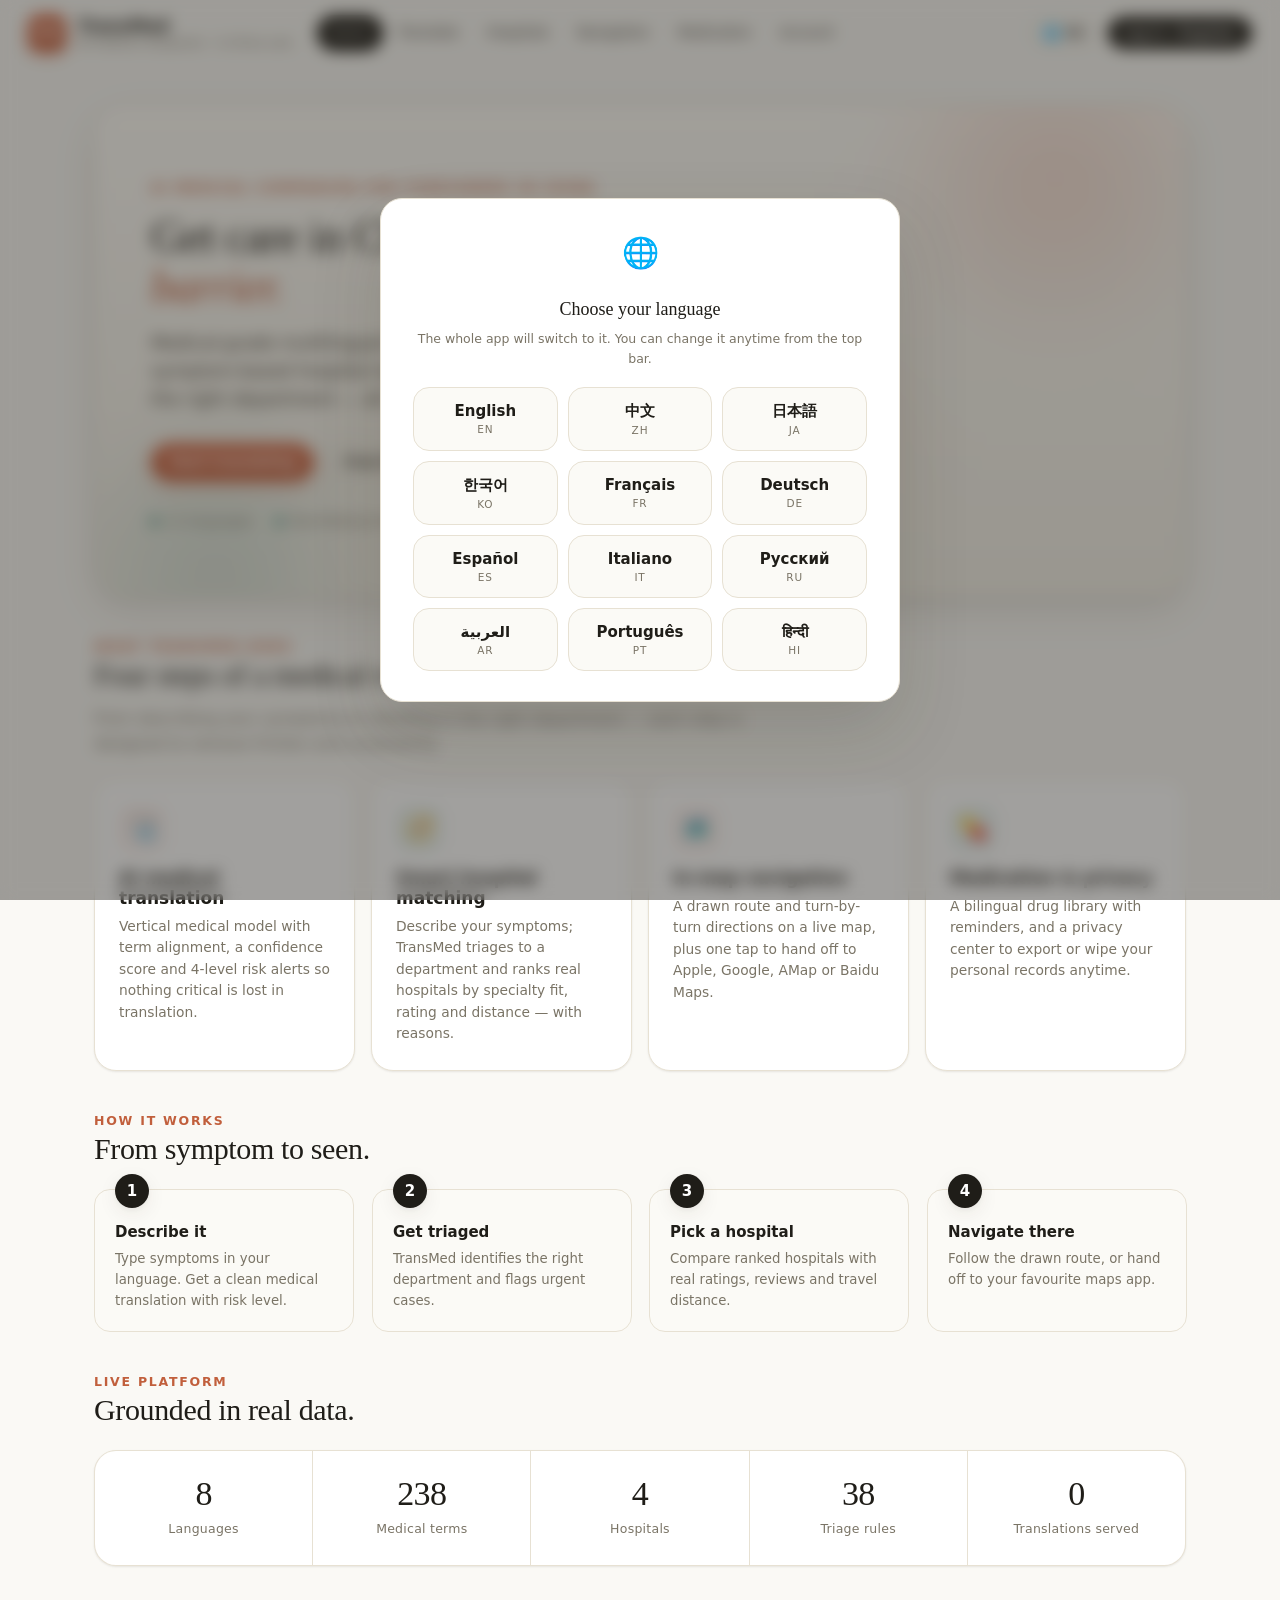
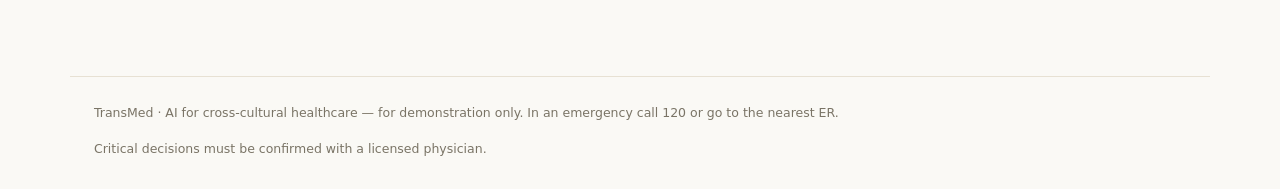
==== commit 952c7b8f: "Add global i18n (12 languages) + localized navigation steps - First-visit language picker; whole UI " ====
--- a/transmed_web/index.html
+++ b/transmed_web/index.html
@@ -16,56 +16,67 @@
     <div class="logo">TM</div>
     <div>
       <h1>TransMed</h1>
-      <div class="tagline">AI medical companion · 在华就医陪护</div>
+      <div class="tagline" data-i18n="tagline">AI medical companion · in-China care</div>
     </div>
   </div>
 
   <nav class="nav">
-    <a class="nav-link active" data-view="home">Home</a>
-    <a class="nav-link" data-view="translate">Translate</a>
-    <a class="nav-link" data-view="hospitals">Hospitals</a>
-    <a class="nav-link" data-view="navigation">Navigation</a>
-    <a class="nav-link" data-view="medication">Medication</a>
-    <a class="nav-link" data-view="account">Account</a>
+    <a class="nav-link active" data-view="home" data-i18n="nav_home">Home</a>
+    <a class="nav-link" data-view="translate" data-i18n="nav_translate">Translate</a>
+    <a class="nav-link" data-view="hospitals" data-i18n="nav_hospitals">Hospitals</a>
+    <a class="nav-link" data-view="navigation" data-i18n="nav_navigation">Navigation</a>
+    <a class="nav-link" data-view="medication" data-i18n="nav_medication">Medication</a>
+    <a class="nav-link" data-view="account" data-i18n="nav_account">Account</a>
   </nav>
 
   <div class="user-area">
-    <button id="btn-login" class="btn btn-dark btn-sm">Log in / Register</button>
+    <button id="btn-lang" class="btn btn-ghost btn-sm" title="Language"><span class="globe">🌐</span> <span id="btn-lang-label">EN</span></button>
+    <button id="btn-login" class="btn btn-dark btn-sm" data-i18n="login_register">Log in / Register</button>
     <div id="user-chip" class="user-chip hidden">
       <span id="user-email">—</span>
-      <button id="btn-logout" class="btn btn-ghost btn-sm">Sign out</button>
+      <button id="btn-logout" class="btn btn-ghost btn-sm" data-i18n="signout">Sign out</button>
     </div>
   </div>
 </header>
+
+<!-- ============== Language picker (first visit) ============== -->
+<div id="lang-modal" class="modal hidden">
+  <div class="modal-card lang-card">
+    <div class="lang-head">🌐</div>
+    <h3 class="center" data-i18n="lang_pick_title" style="font-family:var(--font-serif);font-weight:500;">Choose your language</h3>
+    <p class="muted small center" data-i18n="lang_pick_sub">The whole app will switch to it. You can change it anytime from the top bar.</p>
+    <div class="lang-grid" id="lang-grid"></div>
+  </div>
+</div>
 
 <!-- ============== Auth modal ============== -->
 <div id="auth-modal" class="modal hidden">
   <div class="modal-card">
     <div class="modal-tabs">
-      <button class="tab active" data-tab="login">Log in</button>
-      <button class="tab" data-tab="register">Register</button>
+      <button class="tab active" data-tab="login" data-i18n="login_tab">Log in</button>
+      <button class="tab" data-tab="register" data-i18n="register_tab">Register</button>
     </div>
     <div id="tab-login" class="tab-panel">
-      <label>Email</label>
+      <label data-i18n="email">Email</label>
       <input id="login-email" type="email" placeholder="demo@transmed.io" autocomplete="email" />
-      <label>Password</label>
+      <label data-i18n="password">Password</label>
       <input id="login-password" type="password" placeholder="demo123" autocomplete="current-password" />
-      <button class="btn btn-primary btn-block mt" id="btn-do-login">Log in</button>
-      <p class="muted small mt center">Demo: demo@transmed.io / demo123 · Admin: admin@transmed.io / admin123</p>
+      <button class="btn btn-primary btn-block mt" id="btn-do-login" data-i18n="do_login">Log in</button>
+      <p class="muted small mt center" data-i18n="demo_hint">Demo: demo@transmed.io / demo123 · Admin: admin@transmed.io / admin123</p>
     </div>
     <div id="tab-register" class="tab-panel hidden">
-      <label>Full name</label><input id="reg-name" type="text" placeholder="John Smith" />
-      <label>Email</label><input id="reg-email" type="email" placeholder="john@example.com" autocomplete="email" />
-      <label>Password (min 6 chars)</label><input id="reg-password" type="password" placeholder="••••••" autocomplete="new-password" />
-      <label>Preferred language</label>
+      <label data-i18n="fullname">Full name</label><input id="reg-name" type="text" placeholder="John Smith" />
+      <label data-i18n="email">Email</label><input id="reg-email" type="email" placeholder="john@example.com" autocomplete="email" />
+      <label data-i18n="password_min">Password (min 6 chars)</label><input id="reg-password" type="password" placeholder="••••••" autocomplete="new-password" />
+      <label data-i18n="pref_lang">Preferred language</label>
       <select id="reg-language">
         <option value="en">English</option><option value="zh">中文</option>
         <option value="ja">日本語</option><option value="ko">한국어</option>
         <option value="fr">Français</option><option value="de">Deutsch</option>
         <option value="es">Español</option><option value="ru">Русский</option>
       </select>
-      <label>Country</label><input id="reg-country" type="text" placeholder="e.g. United Kingdom" />
-      <button class="btn btn-primary btn-block mt" id="btn-do-register">Create my account</button>
+      <label data-i18n="country">Country</label><input id="reg-country" type="text" placeholder="e.g. United Kingdom" />
+      <button class="btn btn-primary btn-block mt" id="btn-do-register" data-i18n="create_account">Create my account</button>
     </div>
     <p id="auth-message" class="muted small mt center"></p>
   </div>
@@ -80,66 +91,66 @@
         <div class="hero-blob b1"></div><div class="hero-blob b2"></div><div class="hero-blob b3"></div>
       </div>
       <div class="hero-inner">
-        <div class="eyebrow">AI medical companion for foreigners in China</div>
-        <h1>Get care in China <span class="ink-accent">without the language barrier.</span></h1>
-        <p class="lead">Medical-grade multilingual translation with confidence scoring, symptom-based hospital matching, and real in-map navigation to the right department — all in one calm, trustworthy place.</p>
+        <div class="eyebrow" data-i18n="hero_eyebrow">AI medical companion for foreigners in China</div>
+        <h1><span data-i18n="hero_title_a">Get care in China</span> <span class="ink-accent" data-i18n="hero_title_b">without the language barrier.</span></h1>
+        <p class="lead" data-i18n="hero_lead">Medical-grade multilingual translation with confidence scoring, symptom-based hospital matching, and real in-map navigation to the right department — all in one calm, trustworthy place.</p>
         <div class="hero-actions">
-          <button class="btn btn-primary" data-go="translate">Start translating</button>
-          <button class="btn btn-ghost" data-go="hospitals">Find the right hospital</button>
+          <button class="btn btn-primary" data-go="translate" data-i18n="hero_cta_translate">Start translating</button>
+          <button class="btn btn-ghost" data-go="hospitals" data-i18n="hero_cta_hospital">Find the right hospital</button>
         </div>
         <div class="trust-row">
-          <div class="trust-item"><span class="dot"></span> 12 languages</div>
-          <div class="trust-item"><span class="dot"></span> Real Beijing hospital data</div>
-          <div class="trust-item"><span class="dot"></span> Privacy by design</div>
+          <div class="trust-item"><span class="dot"></span> <span data-i18n="trust_langs">12 languages</span></div>
+          <div class="trust-item"><span class="dot"></span> <span data-i18n="trust_data">Real Beijing hospital data</span></div>
+          <div class="trust-item"><span class="dot"></span> <span data-i18n="trust_privacy">Privacy by design</span></div>
         </div>
       </div>
     </div>
 
     <div class="section">
       <div class="section-head reveal">
-        <div class="eyebrow">What TransMed does</div>
-        <h2 class="display">Four steps of a medical visit, handled.</h2>
-        <p>From describing your symptoms to standing in the right department — each step is designed to remove friction and uncertainty.</p>
+        <div class="eyebrow" data-i18n="feat_eyebrow">What TransMed does</div>
+        <h2 class="display" data-i18n="feat_title">Four steps of a medical visit, handled.</h2>
+        <p data-i18n="feat_sub">From describing your symptoms to standing in the right department — each step is designed to remove friction and uncertainty.</p>
       </div>
       <div class="feature-grid">
         <div class="feature-card reveal d1">
           <div class="feature-ico">🩺</div>
-          <h3>AI medical translation</h3>
-          <p>Vertical medical model with term alignment, a confidence score and 4-level risk alerts so nothing critical is lost in translation.</p>
+          <h3 data-i18n="feat1_t">AI medical translation</h3>
+          <p data-i18n="feat1_d">Vertical medical model with term alignment, a confidence score and 4-level risk alerts so nothing critical is lost in translation.</p>
         </div>
         <div class="feature-card teal reveal d2">
           <div class="feature-ico">🧭</div>
-          <h3>Smart hospital matching</h3>
-          <p>Describe your symptoms; TransMed triages to a department and ranks real hospitals by specialty fit, rating and distance — with reasons.</p>
+          <h3 data-i18n="feat2_t">Smart hospital matching</h3>
+          <p data-i18n="feat2_d">Describe your symptoms; TransMed triages to a department and ranks real hospitals by specialty fit, rating and distance — with reasons.</p>
         </div>
         <div class="feature-card reveal d3">
           <div class="feature-ico">🗺️</div>
-          <h3>In-map navigation</h3>
-          <p>A drawn route and turn-by-turn directions on a live map, plus one tap to hand off to Apple, Google, AMap or Baidu Maps.</p>
+          <h3 data-i18n="feat3_t">In-map navigation</h3>
+          <p data-i18n="feat3_d">A drawn route and turn-by-turn directions on a live map, plus one tap to hand off to Apple, Google, AMap or Baidu Maps.</p>
         </div>
         <div class="feature-card teal reveal d4">
           <div class="feature-ico">💊</div>
-          <h3>Medication & privacy</h3>
-          <p>A bilingual drug library with reminders, and a privacy center to export or wipe your personal records anytime.</p>
+          <h3 data-i18n="feat4_t">Medication & privacy</h3>
+          <p data-i18n="feat4_d">A bilingual drug library with reminders, and a privacy center to export or wipe your personal records anytime.</p>
         </div>
       </div>
     </div>
 
     <div class="section">
       <div class="section-head reveal">
-        <div class="eyebrow">How it works</div>
-        <h2 class="display">From symptom to seen.</h2>
+        <div class="eyebrow" data-i18n="how_eyebrow">How it works</div>
+        <h2 class="display" data-i18n="how_title">From symptom to seen.</h2>
       </div>
       <div class="steps">
-        <div class="step reveal d1"><h4>Describe it</h4><p>Type symptoms in your language. Get a clean medical translation with risk level.</p></div>
-        <div class="step reveal d2"><h4>Get triaged</h4><p>TransMed identifies the right department and flags urgent cases.</p></div>
-        <div class="step reveal d3"><h4>Pick a hospital</h4><p>Compare ranked hospitals with real ratings, reviews and travel distance.</p></div>
-        <div class="step reveal d4"><h4>Navigate there</h4><p>Follow the drawn route, or hand off to your favourite maps app.</p></div>
+        <div class="step reveal d1"><h4 data-i18n="how1_t">Describe it</h4><p data-i18n="how1_d">Type symptoms in your language. Get a clean medical translation with risk level.</p></div>
+        <div class="step reveal d2"><h4 data-i18n="how2_t">Get triaged</h4><p data-i18n="how2_d">TransMed identifies the right department and flags urgent cases.</p></div>
+        <div class="step reveal d3"><h4 data-i18n="how3_t">Pick a hospital</h4><p data-i18n="how3_d">Compare ranked hospitals with real ratings, reviews and travel distance.</p></div>
+        <div class="step reveal d4"><h4 data-i18n="how4_t">Navigate there</h4><p data-i18n="how4_d">Follow the drawn route, or hand off to your favourite maps app.</p></div>
       </div>
     </div>
 
     <div class="section">
-      <div class="section-head reveal"><div class="eyebrow">Live platform</div><h2 class="display">Grounded in real data.</h2></div>
+      <div class="section-head reveal"><div class="eyebrow" data-i18n="stats_eyebrow">Live platform</div><h2 class="display" data-i18n="stats_title">Grounded in real data.</h2></div>
       <div class="stats reveal d1" id="home-stats"></div>
     </div>
   </section>
@@ -147,65 +158,65 @@
   <!-- ==================== TRANSLATE ==================== -->
   <section class="view" data-view="translate">
     <div class="section-head">
-      <div class="eyebrow">Translation</div>
-      <h2 class="display">AI medical translation</h2>
-      <p class="lede">A vertical medical engine. Every translation is scored for confidence and risk, with the medical terms it recognised highlighted.</p>
+      <div class="eyebrow" data-i18n="tr_eyebrow">Translation</div>
+      <h2 class="display" data-i18n="tr_title">AI medical translation</h2>
+      <p class="lede" data-i18n="tr_lede">A vertical medical engine. Every translation is scored for confidence and risk, with the medical terms it recognised highlighted.</p>
     </div>
 
     <div class="panel">
       <div class="lang-bar">
-        <label>From <select id="src-lang"></select></label>
+        <label><span data-i18n="tr_from">From</span> <select id="src-lang"></select></label>
         <button id="swap-lang" title="Swap languages">⇄</button>
-        <label>To <select id="tgt-lang"></select></label>
+        <label><span data-i18n="tr_to">To</span> <select id="tgt-lang"></select></label>
       </div>
       <div class="translate-grid">
         <div class="col">
-          <textarea id="src-text" placeholder="Describe symptoms, or paste what the doctor said…">I have a headache and fever since 3 days ago.</textarea>
+          <textarea id="src-text" data-i18n-ph="tr_src_ph" placeholder="Describe symptoms, or paste what the doctor said…">I have a headache and fever since 3 days ago.</textarea>
           <div class="row-between">
-            <span class="muted small">Tip: be specific about duration, intensity and allergies.</span>
-            <button class="btn btn-primary" id="btn-translate">Translate</button>
+            <span class="muted small" data-i18n="tr_tip">Tip: be specific about duration, intensity and allergies.</span>
+            <button class="btn btn-primary" id="btn-translate" data-i18n="tr_btn">Translate</button>
           </div>
         </div>
         <div class="col">
-          <div id="tgt-text" class="translated-area placeholder">Translation will appear here.</div>
+          <div id="tgt-text" class="translated-area placeholder" data-i18n="tr_result_ph">Translation will appear here.</div>
           <div id="confidence-bar" class="confidence hidden">
             <div id="engine-label" class="engine-label hidden">—</div>
-            <div class="confidence-label">Confidence: <b id="conf-value">—</b>% · Risk: <b id="risk-value">—</b></div>
+            <div class="confidence-label"><span data-i18n="tr_confidence">Confidence</span>: <b id="conf-value">—</b>% · <span data-i18n="tr_risk">Risk</span>: <b id="risk-value">—</b></div>
             <div class="confidence-track"><div class="confidence-fill" id="conf-fill"></div></div>
             <div class="confidence-advice" id="conf-advice"></div>
             <div class="matched-terms" id="matched-terms"></div>
             <div id="rag-reference"></div>
-            <button id="btn-confirm-risk" class="btn btn-warn btn-sm hidden mt">I acknowledge the risk alert</button>
+            <button id="btn-confirm-risk" class="btn btn-warn btn-sm hidden mt" data-i18n="tr_ack">I acknowledge the risk alert</button>
           </div>
         </div>
       </div>
     </div>
 
-    <h3>Quick symptom templates</h3>
+    <h3 data-i18n="tr_templates">Quick symptom templates</h3>
     <div class="chips" id="symptom-chips"></div>
 
-    <h3>My recent translations <span class="muted small">(sign in to save)</span></h3>
-    <div id="my-translations" class="list"><div class="empty-state">Not signed in, or nothing saved yet.</div></div>
-  </section>
-
-  <!-- ==================== HOSPITALS (triage + finder) ==================== -->
+    <h3><span data-i18n="tr_my_recent">My recent translations</span> <span class="muted small" data-i18n="tr_signin_save">(sign in to save)</span></h3>
+    <div id="my-translations" class="list"></div>
+  </section>
+
+  <!-- ==================== HOSPITALS ==================== -->
   <section class="view" data-view="hospitals">
     <div class="section-head">
-      <div class="eyebrow">Triage & hospitals</div>
-      <h2 class="display">Find the right hospital</h2>
-      <p class="lede">Describe your symptoms — TransMed triages you to a department and ranks real hospitals by how well they fit, telling you <em>why</em>.</p>
+      <div class="eyebrow" data-i18n="hp_eyebrow">Triage & hospitals</div>
+      <h2 class="display" data-i18n="hp_title">Find the right hospital</h2>
+      <p class="lede" data-i18n="hp_lede">Describe your symptoms — TransMed triages you to a department and ranks real hospitals by how well they fit, telling you why.</p>
     </div>
 
     <div class="finder-card">
       <div class="finder-grid">
         <div class="field">
-          <label>Describe your symptoms</label>
-          <input id="triage-input" type="text" placeholder="e.g. persistent headache and high fever for 2 days" />
-        </div>
-        <div class="field">
-          <label>Department (optional)</label>
+          <label data-i18n="hp_sym_label">Describe your symptoms</label>
+          <input id="triage-input" type="text" data-i18n-ph="hp_sym_ph" placeholder="e.g. persistent headache and high fever for 2 days" />
+        </div>
+        <div class="field">
+          <label data-i18n="hp_dept_label">Department (optional)</label>
           <select id="specialty-filter">
-            <option value="">Auto-detect</option>
+            <option value="" data-i18n="hp_dept_auto">Auto-detect</option>
             <option>Cardiology</option><option>Neurology</option><option>Pediatrics</option>
             <option>Obstetrics &amp; Gynecology</option><option>Orthopedics</option><option>Dental</option>
             <option>Dermatology</option><option>Emergency</option><option>ENT</option>
@@ -214,15 +225,15 @@
         </div>
       </div>
       <div class="row mt">
-        <button class="btn btn-primary" id="btn-triage">Analyze &amp; recommend</button>
-        <button class="btn btn-ghost btn-sm" id="btn-use-location">📍 Use my location for distance</button>
+        <button class="btn btn-primary" id="btn-triage" data-i18n="hp_analyze">Analyze &amp; recommend</button>
+        <button class="btn btn-ghost btn-sm" id="btn-use-location" data-i18n="hp_use_loc">📍 Use my location for distance</button>
       </div>
       <div class="sort-row">
-        <span>Sort by</span>
+        <span data-i18n="hp_sort_by">Sort by</span>
         <div class="seg" id="sort-seg">
-          <button data-sort="match" class="active">Best match</button>
-          <button data-sort="rating">Rating</button>
-          <button data-sort="distance">Distance</button>
+          <button data-sort="match" class="active" data-i18n="hp_sort_match">Best match</button>
+          <button data-sort="rating" data-i18n="hp_sort_rating">Rating</button>
+          <button data-sort="distance" data-i18n="hp_sort_distance">Distance</button>
         </div>
       </div>
     </div>
@@ -234,32 +245,32 @@
   <!-- ==================== NAVIGATION ==================== -->
   <section class="view" data-view="navigation">
     <div class="section-head">
-      <div class="eyebrow">Navigation</div>
-      <h2 class="display">Navigate to care</h2>
-      <p class="lede">See the drawn route and turn-by-turn directions on a live map — or hand off to your phone's maps app in one tap.</p>
+      <div class="eyebrow" data-i18n="nv_eyebrow">Navigation</div>
+      <h2 class="display" data-i18n="nv_title">Navigate to care</h2>
+      <p class="lede" data-i18n="nv_lede">See the drawn route and turn-by-turn directions on a live map — or hand off to your phone's maps app in one tap.</p>
     </div>
 
     <div class="panel">
       <div class="nav-controls">
         <div class="field">
-          <label>Hospital / 医院</label>
+          <label data-i18n="nv_hospital">Hospital</label>
           <select id="nav-hospital"></select>
         </div>
         <div class="field" style="max-width:200px;">
-          <label>Mode / 出行方式</label>
+          <label data-i18n="nv_mode">Mode</label>
           <select id="nav-mode">
-            <option value="walking">🚶 Walking / 步行</option>
-            <option value="driving">🚗 Driving / 驾车</option>
-            <option value="transit">🚇 Transit / 公交</option>
+            <option value="walking" data-i18n="nv_walking">🚶 Walking</option>
+            <option value="driving" data-i18n="nv_driving">🚗 Driving</option>
+            <option value="transit" data-i18n="nv_transit">🚇 Transit</option>
           </select>
         </div>
-        <button class="btn btn-ghost" id="nav-locate">📍 Use my location</button>
-      </div>
-      <div class="muted small mt" id="nav-origin">📍 Origin / 起点：Beijing city center (default) · tap “Use my location”.</div>
+        <button class="btn btn-ghost" id="nav-locate" data-i18n="nv_use_loc">📍 Use my location</button>
+      </div>
+      <div class="muted small mt" id="nav-origin"></div>
 
       <div class="nav-summary" id="nav-summary"></div>
       <div class="map-frame">
-        <div id="nav-map"><div class="map-empty"><div class="big">🗺️</div><div>Loading map…</div></div></div>
+        <div id="nav-map"><div class="map-empty"><div class="big">🗺️</div><div data-i18n="nv_map_loading">Loading map…</div></div></div>
       </div>
       <div class="handoff-row" id="nav-handoff"></div>
       <div class="route-steps" id="nav-route"></div>
@@ -269,78 +280,79 @@
   <!-- ==================== MEDICATION ==================== -->
   <section class="view" data-view="medication">
     <div class="section-head">
-      <div class="eyebrow">Medication</div>
-      <h2 class="display">Medication &amp; reminders</h2>
-      <p class="lede">Look up a drug in the bilingual library, then save it with reminder times to your personal list.</p>
+      <div class="eyebrow" data-i18n="md_eyebrow">Medication</div>
+      <h2 class="display" data-i18n="md_title">Medication & reminders</h2>
+      <p class="lede" data-i18n="md_lede">Look up a drug in the bilingual library, then save it with reminder times to your personal list.</p>
     </div>
 
     <div class="med-grid">
       <div class="card">
-        <h3 style="margin-top:0;">Add a medication</h3>
-        <label>From library</label>
+        <h3 style="margin-top:0;" data-i18n="md_add">Add a medication</h3>
+        <label data-i18n="md_from_lib">From library</label>
         <select id="med-picker"></select>
-        <label>Or custom name</label>
-        <input id="med-custom" type="text" placeholder="e.g. Vitamin D" />
-        <label>Dosage / instructions</label>
-        <input id="med-dosage" type="text" placeholder="e.g. 1 tablet each morning" />
-        <label>Reminder times</label>
+        <label data-i18n="md_custom">Or custom name</label>
+        <input id="med-custom" type="text" data-i18n-ph="md_custom_ph" placeholder="e.g. Vitamin D" />
+        <label data-i18n="md_dosage">Dosage / instructions</label>
+        <input id="med-dosage" type="text" data-i18n-ph="md_dosage_ph" placeholder="e.g. 1 tablet each morning" />
+        <label data-i18n="md_times">Reminder times</label>
         <input id="med-times" type="text" placeholder="08:00, 20:00" />
-        <label>Notes</label>
-        <textarea id="med-notes" placeholder="After meals, keep away from dairy…"></textarea>
-        <button class="btn btn-primary btn-block mt" id="btn-add-med">Save to my list</button>
-        <p class="muted small mt">Requires login. Stored against your account.</p>
+        <label data-i18n="md_notes">Notes</label>
+        <textarea id="med-notes" data-i18n-ph="md_notes_ph" placeholder="After meals, keep away from dairy…"></textarea>
+        <button class="btn btn-primary btn-block mt" id="btn-add-med" data-i18n="md_save">Save to my list</button>
+        <p class="muted small mt" data-i18n="md_login_req">Requires login. Stored against your account.</p>
       </div>
       <div class="card">
-        <h3 style="margin-top:0;">Drug information</h3>
-        <div id="med-info"><div class="empty-state">Pick a medication from the library to see dosage, warnings and side effects.</div></div>
-      </div>
-    </div>
-
-    <h3>My medication list</h3>
-    <div id="med-list" class="list"><div class="empty-state">Not signed in, or nothing saved yet.</div></div>
-  </section>
-
-  <!-- ==================== ACCOUNT (profile + privacy + feedback) ==================== -->
+        <h3 style="margin-top:0;" data-i18n="md_drug_info">Drug information</h3>
+        <div id="med-info"></div>
+      </div>
+    </div>
+
+    <h3 data-i18n="md_my_list">My medication list</h3>
+    <div id="med-list" class="list"></div>
+  </section>
+
+  <!-- ==================== ACCOUNT ==================== -->
   <section class="view" data-view="account">
     <div class="section-head">
-      <div class="eyebrow">Your account</div>
-      <h2 class="display">Account &amp; privacy</h2>
-      <p class="lede">Your identity is optional. Sensitive medical text is processed with minimal retention — and you can export or wipe everything anytime.</p>
-    </div>
-
-    <div id="profile-body" class="card">
-      <p class="muted">Log in to see your profile, saved translations and medication.</p>
-      <button class="btn btn-primary" id="btn-profile-login">Log in / Register</button>
-    </div>
-
-    <h3>Your data</h3>
+      <div class="eyebrow" data-i18n="ac_eyebrow">Your account</div>
+      <h2 class="display" data-i18n="ac_title">Account & privacy</h2>
+      <p class="lede" data-i18n="ac_lede">Your identity is optional. Sensitive medical text is processed with minimal retention — and you can export or wipe everything anytime.</p>
+    </div>
+
+    <div id="profile-body" class="card"></div>
+
+    <h3 data-i18n="ac_your_data">Your data</h3>
     <div class="card">
-      <p class="muted small" style="margin-top:0;">Export a full JSON copy of everything tied to your account, or permanently delete your personal records (your login is kept).</p>
+      <p class="muted small" style="margin-top:0;" data-i18n="ac_data_desc">Export a full JSON copy of everything tied to your account, or permanently delete your personal records (your login is kept).</p>
       <div class="row">
-        <button class="btn btn-ghost" id="btn-export">⬇︎ Export all my data</button>
-        <button class="btn btn-danger" id="btn-wipe">🗑 Delete all personal records</button>
+        <button class="btn btn-ghost" id="btn-export" data-i18n="ac_export">⬇︎ Export all my data</button>
+        <button class="btn btn-danger" id="btn-wipe" data-i18n="ac_wipe">🗑 Delete all personal records</button>
       </div>
       <pre id="export-box" class="export-box hidden"></pre>
     </div>
 
-    <h3>Feedback</h3>
+    <h3 data-i18n="ac_feedback">Feedback</h3>
     <div class="card">
       <div class="finder-grid">
         <div class="field">
-          <label>Category</label>
+          <label data-i18n="ac_category">Category</label>
           <select id="fb-category">
-            <option>translation</option><option>hospital</option><option>navigation</option>
-            <option>medication</option><option>feature request</option><option>other</option>
+            <option value="translation" data-i18n="ac_cat_translation">translation</option>
+            <option value="hospital" data-i18n="ac_cat_hospital">hospital</option>
+            <option value="navigation" data-i18n="ac_cat_navigation">navigation</option>
+            <option value="medication" data-i18n="ac_cat_medication">medication</option>
+            <option value="feature request" data-i18n="ac_cat_feature">feature request</option>
+            <option value="other" data-i18n="ac_cat_other">other</option>
           </select>
         </div>
         <div class="field">
-          <label>Rating (1–5)</label>
+          <label data-i18n="ac_rating">Rating (1–5)</label>
           <input id="fb-rating" type="number" min="1" max="5" value="5" />
         </div>
       </div>
-      <label>Your message</label>
-      <textarea id="fb-content" placeholder="Tell us how we can improve…"></textarea>
-      <button class="btn btn-primary mt" id="btn-send-feedback">Submit feedback</button>
+      <label data-i18n="ac_your_msg">Your message</label>
+      <textarea id="fb-content" data-i18n-ph="ac_msg_ph" placeholder="Tell us how we can improve…"></textarea>
+      <button class="btn btn-primary mt" id="btn-send-feedback" data-i18n="ac_submit">Submit feedback</button>
       <p id="fb-status" class="muted small mt"></p>
     </div>
   </section>
@@ -348,8 +360,8 @@
 </main>
 
 <footer class="footer">
-  <span>TransMed · AI for cross-cultural healthcare — for demonstration only. In an emergency call <strong>120</strong> or go to the nearest ER.</span>
-  <span>Critical decisions must be confirmed with a licensed physician.</span>
+  <span data-i18n="footer_a">TransMed · AI for cross-cultural healthcare — for demonstration only. In an emergency call 120 or go to the nearest ER.</span>
+  <span data-i18n="footer_b">Critical decisions must be confirmed with a licensed physician.</span>
 </footer>
 
 <div class="toast-host" id="toast-host"></div>
--- a/transmed_web/style.css
+++ b/transmed_web/style.css
@@ -617,6 +617,32 @@
 }
 .modal-tabs .tab.active { background: var(--surface); color: var(--ink); box-shadow: var(--shadow-sm); }
 
+/* ============================================================ Language picker */
+.lang-card { width: 520px; }
+.lang-head { font-size: 30px; text-align: center; margin-bottom: 4px; }
+.lang-grid { display: grid; grid-template-columns: repeat(3, 1fr); gap: 10px; margin-top: 18px; }
+.lang-btn {
+  display: flex; flex-direction: column; align-items: center; gap: 3px;
+  padding: 14px 8px; cursor: pointer; font-family: inherit;
+  background: var(--surface-2); border: 1px solid var(--border); border-radius: var(--r);
+  transition: transform 0.16s var(--ease), border-color 0.16s, background-color 0.16s, box-shadow 0.16s;
+}
+.lang-btn:hover { transform: translateY(-2px); border-color: var(--accent); background: var(--accent-tint); box-shadow: var(--shadow-sm); }
+.lang-btn.active { border-color: var(--accent); background: var(--accent-tint); }
+.lang-native { font-size: 15px; font-weight: 600; color: var(--ink); }
+.lang-code { font-size: 10.5px; letter-spacing: 0.08em; color: var(--muted); }
+#btn-lang { gap: 5px; }
+#btn-lang .globe { font-size: 14px; }
+
+/* RTL (Arabic) */
+html[dir="rtl"] body { direction: rtl; }
+html[dir="rtl"] .reason, html[dir="rtl"] .trust-item, html[dir="rtl"] .step-item { flex-direction: row-reverse; }
+html[dir="rtl"] .hospital-recommendation, html[dir="rtl"] .review-quote { border-left: none; border-right: 3px solid var(--accent-soft); border-radius: var(--r-sm) 0 0 var(--r-sm); }
+html[dir="rtl"] .triage-banner { border-left: none; border-right: 4px solid var(--trust); }
+html[dir="rtl"] .user-area { margin-left: 0; margin-right: auto; }
+
+@media (max-width: 560px) { .lang-card { width: calc(100% - 32px); } .lang-grid { grid-template-columns: repeat(2, 1fr); } }
+
 /* ============================================================ Toast */
 .toast-host { position: fixed; right: 22px; bottom: 22px; z-index: 1200; display: flex; flex-direction: column; gap: 10px; }
 .toast {
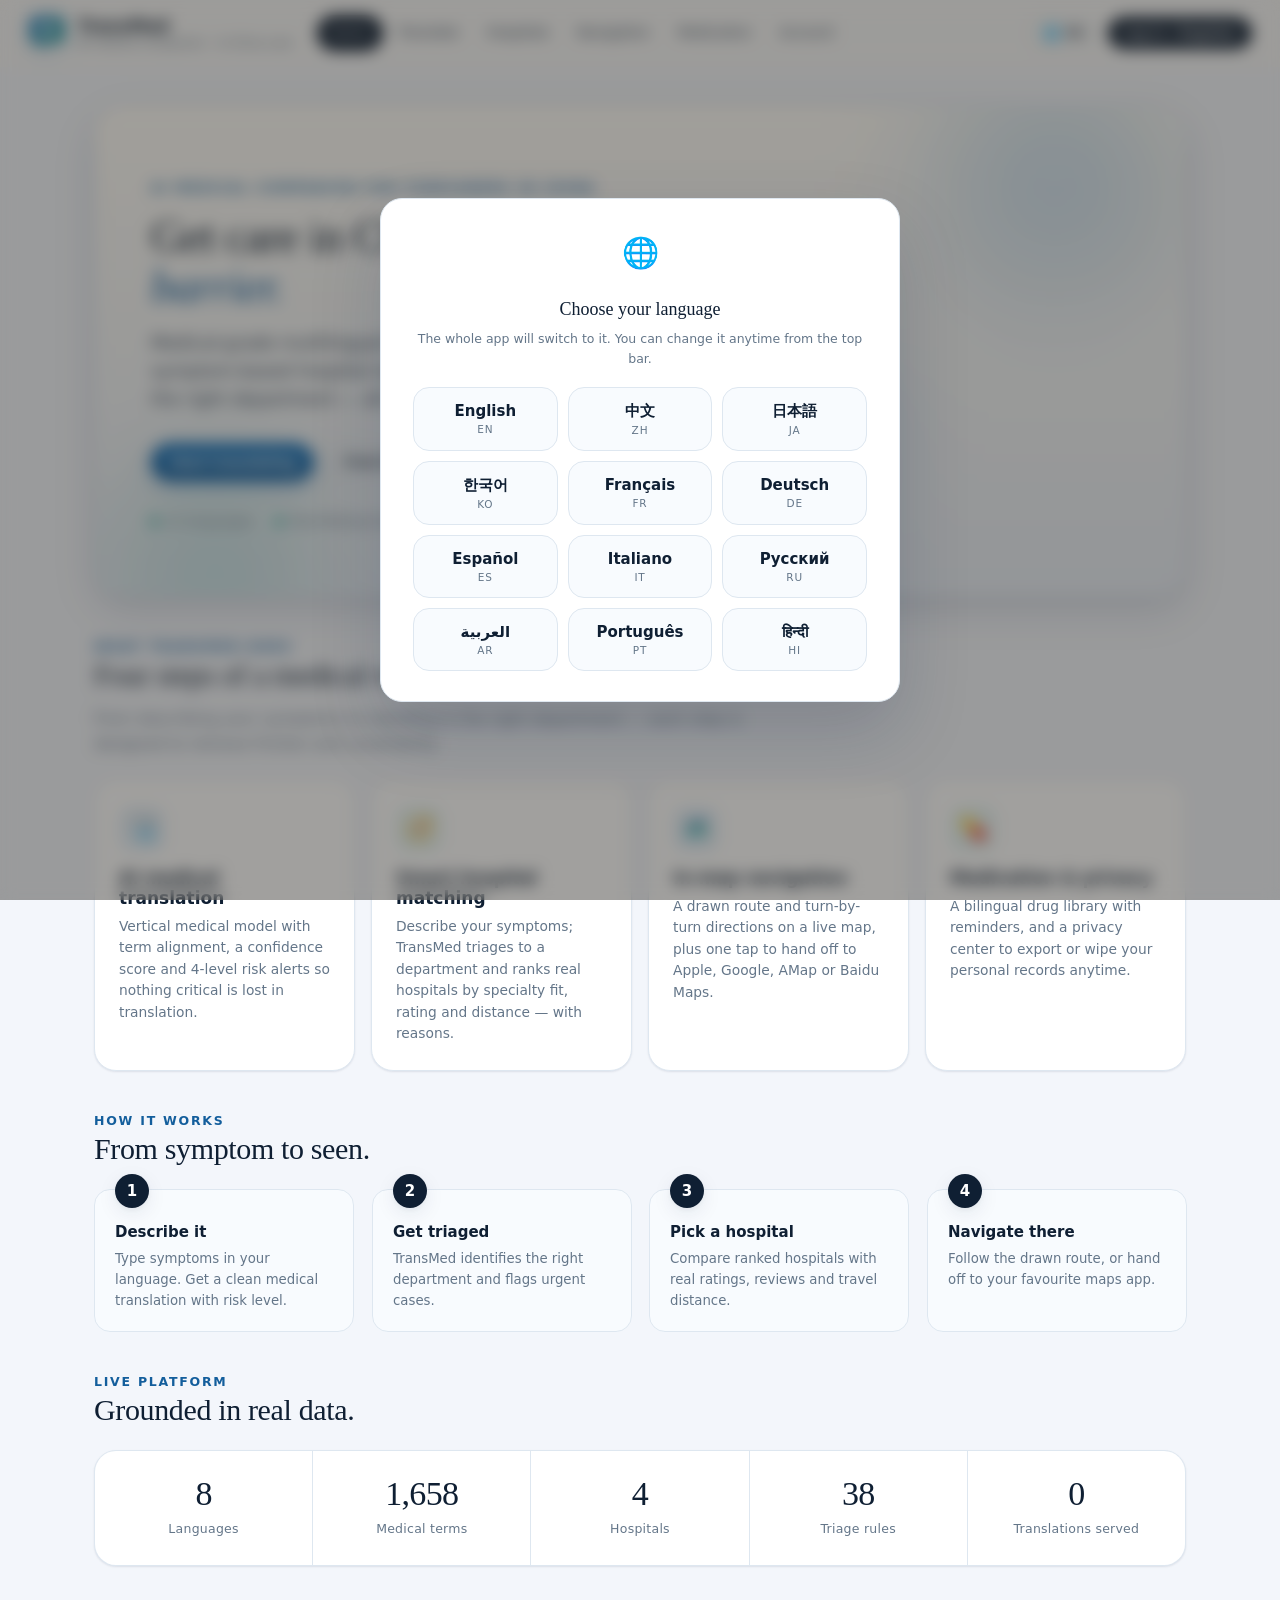
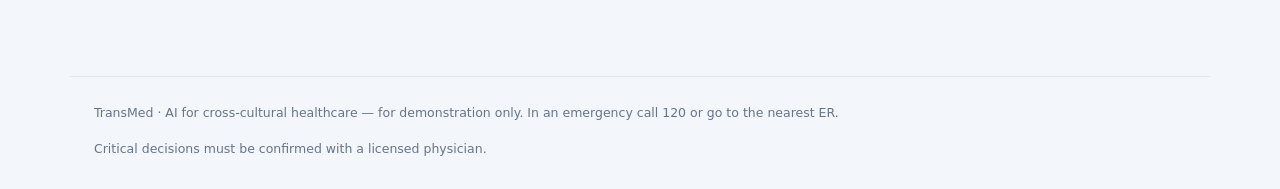
==== commit c0005b21: "Cool medical theme + logo; static i18n; faster translate; better recommendation Frontend - Reskin wa" ====
--- a/transmed_web/index.html
+++ b/transmed_web/index.html
@@ -6,14 +6,21 @@
 <title>TransMed — AI Multilingual Medical Companion</title>
 <meta name="description" content="TransMed — AI multilingual medical translation, smart hospital matching and in-map navigation for foreigners seeking care in China." />
 <meta name="api-base" content="https://transmed.onrender.com" />
-<link rel="icon" type="image/svg+xml" href="data:image/svg+xml,%3Csvg xmlns='http://www.w3.org/2000/svg' viewBox='0 0 64 64'%3E%3Crect width='64' height='64' rx='14' fill='%23D97757'/%3E%3Cpath d='M20 32h24M32 20v24' stroke='white' stroke-width='6' stroke-linecap='round'/%3E%3C/svg%3E" />
+<link rel="icon" type="image/svg+xml" href="data:image/svg+xml,%3Csvg xmlns='http://www.w3.org/2000/svg' viewBox='0 0 64 64'%3E%3Cdefs%3E%3ClinearGradient id='g' x1='0' y1='0' x2='1' y2='1'%3E%3Cstop offset='0' stop-color='%231A78C2'/%3E%3Cstop offset='1' stop-color='%230E9488'/%3E%3C/linearGradient%3E%3C/defs%3E%3Crect width='64' height='64' rx='15' fill='url(%23g)'/%3E%3Crect x='27' y='15' width='10' height='34' rx='3' fill='white'/%3E%3Crect x='15' y='27' width='34' height='10' rx='3' fill='white'/%3E%3C/svg%3E" />
 <link rel="stylesheet" href="style.css" />
 </head>
 <body>
 
 <header class="topbar" id="topbar">
   <div class="brand">
-    <div class="logo">TM</div>
+    <span class="logo" aria-label="TransMed logo">
+      <svg viewBox="0 0 64 64" fill="none" xmlns="http://www.w3.org/2000/svg">
+        <defs><linearGradient id="tmg" x1="6" y1="4" x2="58" y2="58" gradientUnits="userSpaceOnUse"><stop stop-color="#1A78C2"/><stop offset="1" stop-color="#0E9488"/></linearGradient></defs>
+        <path d="M17 4H51a9 9 0 0 1 9 9V39a9 9 0 0 1-9 9H30L18 58V48H13a9 9 0 0 1-9-9V13a9 9 0 0 1 9-9Z" fill="url(#tmg)"/>
+        <rect x="28" y="12.5" width="8" height="27" rx="2.2" fill="#fff"/>
+        <rect x="18.5" y="22" width="27" height="8" rx="2.2" fill="#fff"/>
+      </svg>
+    </span>
     <div>
       <h1>TransMed</h1>
       <div class="tagline" data-i18n="tagline">AI medical companion · in-China care</div>
--- a/transmed_web/style.css
+++ b/transmed_web/style.css
@@ -1,47 +1,47 @@
 /* ============================================================================
-   TransMed — Light "Claude cream" theme + Apple-style motion
-   Warm off-white canvas · Claude coral accent · calm teal medical secondary
+   TransMed — Light "clinical cool" theme + Apple-style motion
+   Cool off-white canvas · medical blue primary · teal secondary
    System serif display (New York / Georgia) + system sans body
    ============================================================================ */
 
 :root {
   /* —— Surfaces —— */
-  --bg:          #FAF9F5;   /* page canvas (Claude warm off-white) */
-  --bg-warm:     #F2EFE6;   /* alternating warm band */
-  --bg-warm-2:   #ECE7DA;   /* deeper warm panel */
+  --bg:          #F3F6FB;   /* page canvas (cool clinical off-white) */
+  --bg-warm:     #E8EEF6;   /* alternating cool band */
+  --bg-warm-2:   #DEE7F1;   /* deeper cool panel */
   --surface:     #FFFFFF;   /* card */
-  --surface-2:   #FBFAF6;   /* subtle card */
-  --surface-inset:#F6F4EC;  /* inputs / inset wells */
+  --surface-2:   #F8FBFE;   /* subtle card */
+  --surface-inset:#EEF3F9;  /* inputs / inset wells */
 
   /* —— Ink —— */
-  --ink:        #1F1D18;    /* near-black warm */
-  --ink-soft:   #423D34;
-  --muted:      #7A7466;
-  --faint:      #A39C8C;
+  --ink:        #0F1F33;    /* deep cool slate */
+  --ink-soft:   #314257;
+  --muted:      #647689;
+  --faint:      #98A6B6;
 
   /* —— Lines —— */
-  --border:        #E7E1D3;
-  --border-strong: #D8D0BE;
-
-  /* —— Claude coral accent —— */
-  --accent:       #D97757;
-  --accent-deep:  #C15F3C;
-  --accent-soft:  #E59A82;
-  --accent-tint:  rgba(217, 119, 87, 0.10);
-  --accent-tint-2:rgba(217, 119, 87, 0.16);
-
-  /* —— Calm teal "medical trust" secondary —— */
-  --trust:        #2F7D6E;
-  --trust-soft:   #4FA593;
-  --trust-tint:   rgba(47, 125, 110, 0.10);
+  --border:        #DEE7F0;
+  --border-strong: #C6D3E1;
+
+  /* —— Medical blue primary —— */
+  --accent:       #1A78C2;
+  --accent-deep:  #135E9C;
+  --accent-soft:  #6BA8DA;
+  --accent-tint:  rgba(26, 120, 194, 0.10);
+  --accent-tint-2:rgba(26, 120, 194, 0.16);
+
+  /* —— Teal "medical trust" secondary —— */
+  --trust:        #0E9488;
+  --trust-soft:   #45B8AD;
+  --trust-tint:   rgba(14, 148, 136, 0.10);
 
   /* —— Risk / status —— */
-  --risk-low:   #2F8F5B;
-  --risk-med:   #C28A12;
-  --risk-high:  #D9772C;
-  --risk-crit:  #C0392B;
-  --danger:     #C0392B;
-  --danger-tint:rgba(192, 57, 43, 0.10);
+  --risk-low:   #109A6E;
+  --risk-med:   #C2860D;
+  --risk-high:  #E0791C;
+  --risk-crit:  #D43A3A;
+  --danger:     #D43A3A;
+  --danger-tint:rgba(212, 58, 58, 0.10);
 
   /* —— Radii —— */
   --r-sm: 10px;
@@ -50,11 +50,11 @@
   --r-xl: 30px;
   --r-pill: 999px;
 
-  /* —— Soft warm shadows —— */
-  --shadow-sm: 0 1px 2px rgba(58, 48, 28, 0.05), 0 1px 3px rgba(58, 48, 28, 0.05);
-  --shadow:    0 6px 20px rgba(58, 48, 28, 0.07), 0 2px 6px rgba(58, 48, 28, 0.05);
-  --shadow-md: 0 14px 40px rgba(58, 48, 28, 0.10), 0 4px 12px rgba(58, 48, 28, 0.06);
-  --shadow-lg: 0 30px 70px rgba(58, 48, 28, 0.16);
+  /* —— Soft cool shadows —— */
+  --shadow-sm: 0 1px 2px rgba(15, 40, 80, 0.06), 0 1px 3px rgba(15, 40, 80, 0.05);
+  --shadow:    0 6px 20px rgba(15, 40, 80, 0.08), 0 2px 6px rgba(15, 40, 80, 0.05);
+  --shadow-md: 0 14px 40px rgba(15, 40, 80, 0.12), 0 4px 12px rgba(15, 40, 80, 0.07);
+  --shadow-lg: 0 30px 70px rgba(15, 40, 80, 0.18);
 
   /* —— Type —— */
   --font-serif: ui-serif, "New York", "Iowan Old Style", "Apple Garamond", Georgia, "Songti SC", "Times New Roman", serif;
@@ -91,8 +91,8 @@
   inset: 0;
   z-index: -1;
   background:
-    radial-gradient(1100px 700px at 88% -8%, rgba(217, 119, 87, 0.10), transparent 60%),
-    radial-gradient(900px 600px at -6% 4%, rgba(47, 125, 110, 0.07), transparent 55%),
+    radial-gradient(1100px 700px at 88% -8%, rgba(26, 120, 194, 0.10), transparent 60%),
+    radial-gradient(900px 600px at -6% 4%, rgba(14, 148, 136, 0.08), transparent 55%),
     var(--bg);
   pointer-events: none;
 }
@@ -153,15 +153,14 @@
 }
 
 .brand { display: flex; align-items: center; gap: 12px; min-width: 0; }
-.brand .logo {
-  width: 38px; height: 38px;
-  border-radius: 11px;
-  background: linear-gradient(145deg, var(--accent) 0%, var(--accent-deep) 100%);
-  color: #fff;
-  display: grid; place-items: center;
-  font-weight: 700; font-size: 14px; letter-spacing: 0.02em;
-  box-shadow: 0 4px 12px rgba(217, 119, 87, 0.35), inset 0 1px 0 rgba(255,255,255,0.25);
-  flex-shrink: 0;
+.brand .logo { width: 38px; height: 38px; display: block; flex-shrink: 0; }
+.brand .logo svg { width: 100%; height: 100%; display: block; filter: drop-shadow(0 4px 10px rgba(26, 120, 194, 0.28)); }
+.avatar {
+  width: 54px; height: 54px; border-radius: 16px;
+  display: grid; place-items: center; color: #fff;
+  font-weight: 700; font-size: 20px; flex-shrink: 0;
+  background: linear-gradient(145deg, var(--accent) 0%, var(--trust) 100%);
+  box-shadow: 0 6px 16px rgba(26, 120, 194, 0.28);
 }
 .brand h1 { font-size: 17px; margin: 0; font-weight: 600; letter-spacing: -0.01em; }
 .brand .tagline { font-size: 11.5px; color: var(--muted); line-height: 1.25; }
@@ -215,9 +214,9 @@
   background: linear-gradient(180deg, var(--accent) 0%, var(--accent-deep) 100%);
   border-color: var(--accent-deep);
   color: #fff;
-  box-shadow: 0 6px 18px rgba(217, 119, 87, 0.30);
-}
-.btn-primary:hover { box-shadow: 0 10px 26px rgba(217, 119, 87, 0.40); border-color: var(--accent-deep); }
+  box-shadow: 0 6px 18px rgba(26, 120, 194, 0.30);
+}
+.btn-primary:hover { box-shadow: 0 10px 26px rgba(26, 120, 194, 0.40); border-color: var(--accent-deep); }
 
 .btn-dark { background: var(--ink); border-color: var(--ink); color: #fff; }
 .btn-dark:hover { background: #000; border-color: #000; }
@@ -277,9 +276,9 @@
   filter: blur(36px); opacity: 0.55;
   animation: float 16s ease-in-out infinite;
 }
-.hero-blob.b1 { width: 380px; height: 380px; top: -120px; right: -60px; background: radial-gradient(circle, rgba(217,119,87,0.42), transparent 70%); }
-.hero-blob.b2 { width: 320px; height: 320px; bottom: -130px; left: -40px; background: radial-gradient(circle, rgba(47,125,110,0.30), transparent 70%); animation-delay: -6s; }
-.hero-blob.b3 { width: 240px; height: 240px; top: 40%; left: 55%; background: radial-gradient(circle, rgba(229,154,130,0.30), transparent 70%); animation-delay: -3s; }
+.hero-blob.b1 { width: 380px; height: 380px; top: -120px; right: -60px; background: radial-gradient(circle, rgba(26,120,194,0.40), transparent 70%); }
+.hero-blob.b2 { width: 320px; height: 320px; bottom: -130px; left: -40px; background: radial-gradient(circle, rgba(14,148,136,0.32), transparent 70%); animation-delay: -6s; }
+.hero-blob.b3 { width: 240px; height: 240px; top: 40%; left: 55%; background: radial-gradient(circle, rgba(107,168,218,0.32), transparent 70%); animation-delay: -3s; }
 @keyframes float {
   0%, 100% { transform: translate(0,0) scale(1); }
   33%  { transform: translate(18px, -22px) scale(1.06); }
@@ -389,7 +388,7 @@
 }
 select {
   appearance: none; -webkit-appearance: none; cursor: pointer; padding-right: 36px;
-  background-image: url("data:image/svg+xml;utf8,<svg xmlns='http://www.w3.org/2000/svg' width='12' height='12' viewBox='0 0 24 24' fill='none' stroke='%237A7466' stroke-width='2.5' stroke-linecap='round' stroke-linejoin='round'><polyline points='6 9 12 15 18 9'></polyline></svg>");
+  background-image: url("data:image/svg+xml;utf8,<svg xmlns='http://www.w3.org/2000/svg' width='12' height='12' viewBox='0 0 24 24' fill='none' stroke='%23647689' stroke-width='2.5' stroke-linecap='round' stroke-linejoin='round'><polyline points='6 9 12 15 18 9'></polyline></svg>");
   background-repeat: no-repeat; background-position: right 12px center;
 }
 
@@ -426,7 +425,7 @@
 
 .confidence { margin-top: 16px; padding: 16px 18px; background: var(--surface-inset); border: 1px solid var(--border); border-radius: var(--r-sm); }
 .engine-label { display: inline-flex; align-items: center; gap: 6px; padding: 4px 11px; border-radius: var(--r-pill); font-size: 12px; font-weight: 600; border: 1px solid var(--border); }
-.engine-label.online  { background: var(--trust-tint); color: var(--trust); border-color: rgba(47,125,110,0.3); }
+.engine-label.online  { background: var(--trust-tint); color: var(--trust); border-color: rgba(14,148,136,0.3); }
 .engine-label.offline { background: rgba(194,138,18,0.12); color: #9a6c0d; border-color: rgba(194,138,18,0.3); }
 .confidence-label { font-size: 13.5px; color: var(--muted); margin: 10px 0; }
 .confidence-label b { color: var(--ink); font-weight: 700; }
@@ -446,7 +445,7 @@
 }
 .chip:hover { background: var(--accent-tint); border-color: var(--accent); color: var(--accent-deep); transform: translateY(-1px); }
 .chip.static { cursor: default; }
-.chip.static:hover { transform: none; background: var(--trust-tint); border-color: rgba(47,125,110,0.3); color: var(--trust); }
+.chip.static:hover { transform: none; background: var(--trust-tint); border-color: rgba(14,148,136,0.3); color: var(--trust); }
 
 /* ============================================================ Finder / Triage / Hospitals */
 .finder-card { background: var(--surface); border: 1px solid var(--border); border-radius: var(--r-lg); padding: 24px; box-shadow: var(--shadow); }
@@ -463,7 +462,7 @@
 
 .triage-banner {
   margin-top: 18px; padding: 18px 20px;
-  background: var(--trust-tint); border: 1px solid rgba(47,125,110,0.25);
+  background: var(--trust-tint); border: 1px solid rgba(14,148,136,0.25);
   border-left: 4px solid var(--trust); border-radius: var(--r);
   animation: viewIn 0.4s var(--ease) both;
 }
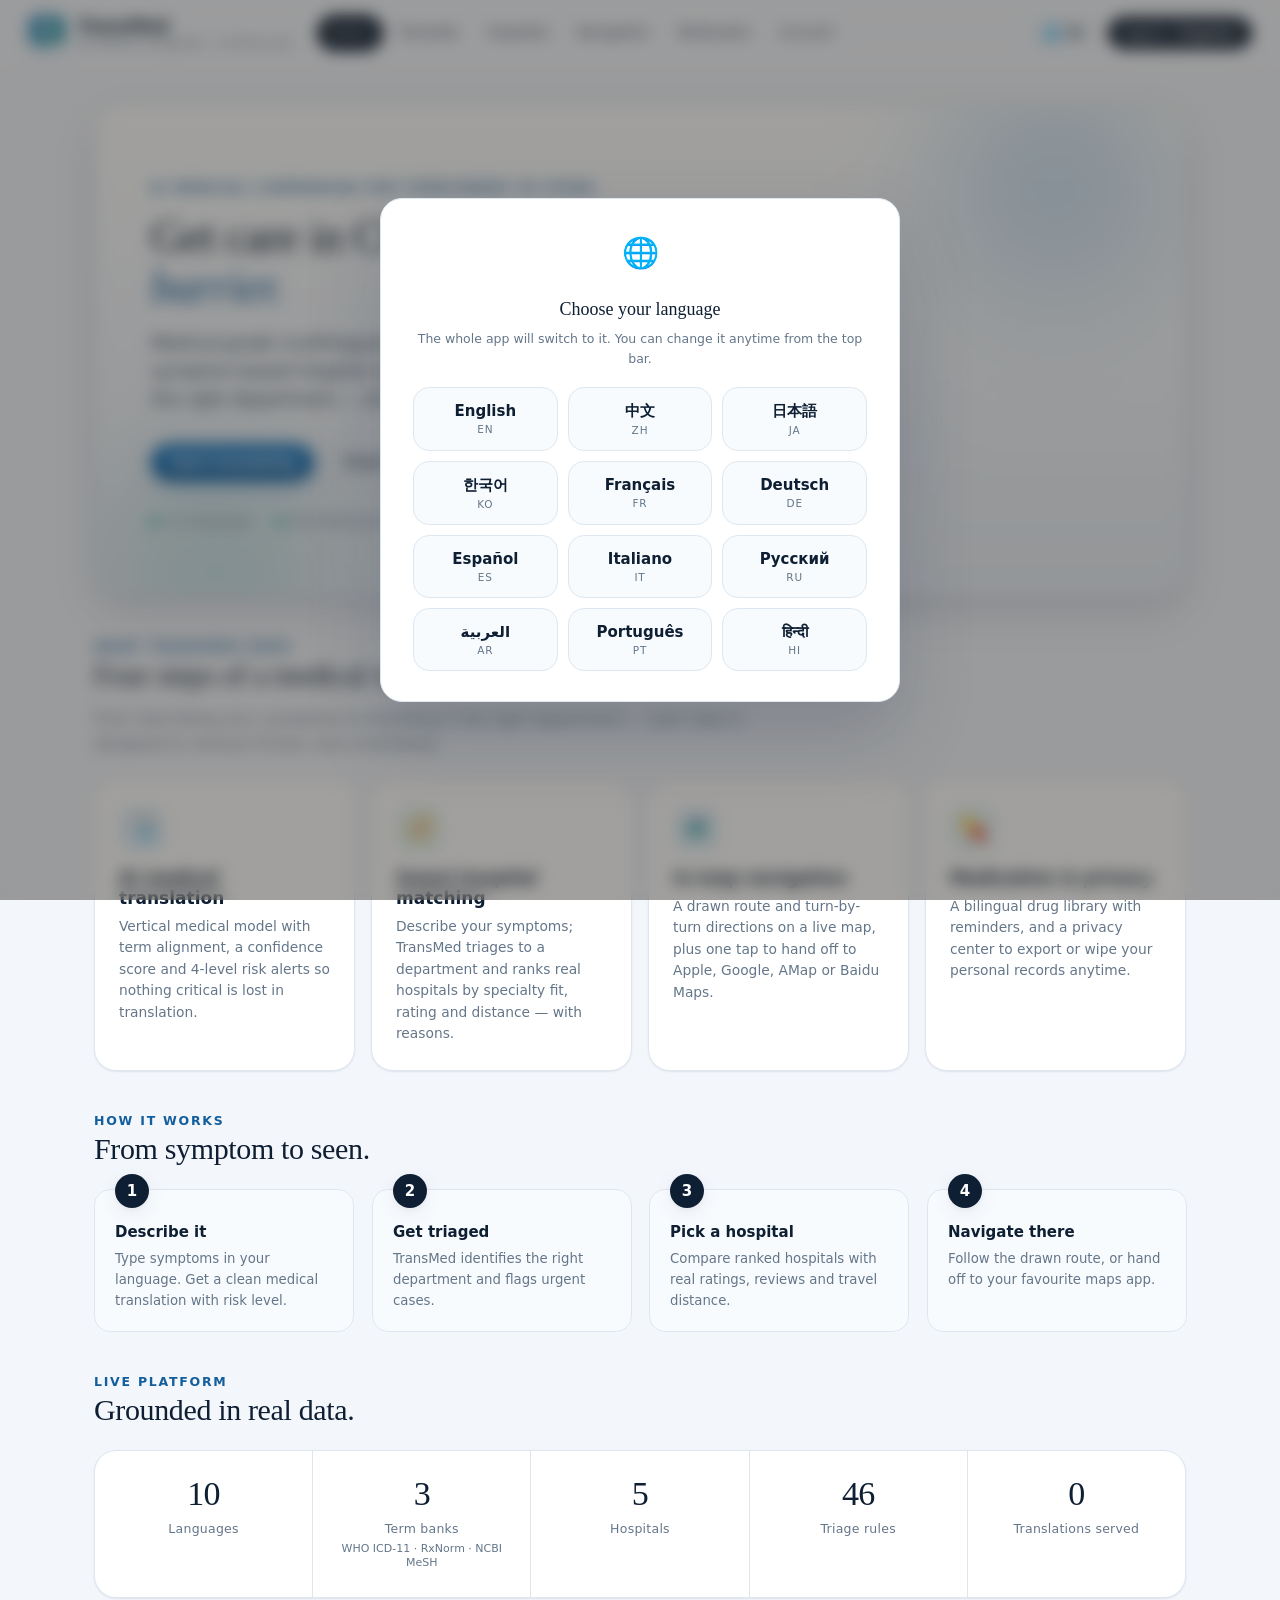
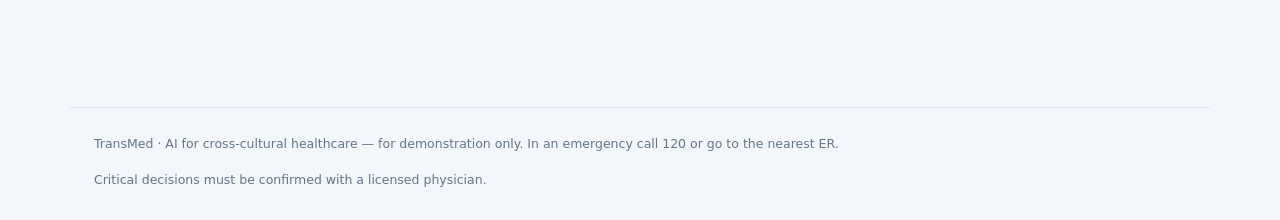
==== commit c837ebb6: "Improve bilingual hospital recommendation accuracy" ====
--- a/transmed_web/index.html
+++ b/transmed_web/index.html
@@ -218,15 +218,16 @@
       <div class="finder-grid">
         <div class="field">
           <label data-i18n="hp_sym_label">Describe your symptoms</label>
-          <input id="triage-input" type="text" data-i18n-ph="hp_sym_ph" placeholder="e.g. persistent headache and high fever for 2 days" />
+          <textarea id="triage-input" rows="3" data-i18n-ph="hp_sym_ph" placeholder="e.g. persistent headache and high fever for 2 days"></textarea>
+          <p class="field-hint" data-i18n="tr_tip">Tip: be specific about duration, intensity and allergies.</p>
         </div>
         <div class="field">
           <label data-i18n="hp_dept_label">Department (optional)</label>
           <select id="specialty-filter">
             <option value="" data-i18n="hp_dept_auto">Auto-detect</option>
-            <option>Cardiology</option><option>Neurology</option><option>Pediatrics</option>
-            <option>Obstetrics &amp; Gynecology</option><option>Orthopedics</option><option>Dental</option>
-            <option>Dermatology</option><option>Emergency</option><option>ENT</option>
+            <option>Mental Health / Psychiatry</option><option>Cardiology</option><option>Neurology</option><option>Pulmonary / Respiratory</option>
+            <option>Pediatrics</option><option>Obstetrics &amp; Gynecology</option><option>Gastroenterology</option><option>Orthopedics</option>
+            <option>Dental</option><option>Dermatology</option><option>Emergency</option><option>ENT</option>
             <option>Ophthalmology</option><option>Oncology</option><option>General Medicine</option>
           </select>
         </div>
--- a/transmed_web/style.css
+++ b/transmed_web/style.css
@@ -43,6 +43,17 @@
   --danger:     #D43A3A;
   --danger-tint:rgba(212, 58, 58, 0.10);
 
+  /* —— Spacing scale (4px base) —— */
+  --s-1: 4px;
+  --s-2: 8px;
+  --s-3: 12px;
+  --s-4: 16px;
+  --s-5: 20px;
+  --s-6: 24px;
+  --s-8: 32px;
+  --s-10: 40px;
+  --s-12: 48px;
+
   /* —— Radii —— */
   --r-sm: 10px;
   --r:    16px;
@@ -50,11 +61,12 @@
   --r-xl: 30px;
   --r-pill: 999px;
 
-  /* —— Soft cool shadows —— */
-  --shadow-sm: 0 1px 2px rgba(15, 40, 80, 0.06), 0 1px 3px rgba(15, 40, 80, 0.05);
-  --shadow:    0 6px 20px rgba(15, 40, 80, 0.08), 0 2px 6px rgba(15, 40, 80, 0.05);
-  --shadow-md: 0 14px 40px rgba(15, 40, 80, 0.12), 0 4px 12px rgba(15, 40, 80, 0.07);
-  --shadow-lg: 0 30px 70px rgba(15, 40, 80, 0.18);
+  /* —— Soft cool shadows (layered, low-spread for an airy clinical feel) —— */
+  --shadow-sm: 0 1px 2px rgba(15, 40, 80, 0.05), 0 1px 3px rgba(15, 40, 80, 0.045);
+  --shadow:    0 6px 20px rgba(15, 40, 80, 0.07), 0 2px 6px rgba(15, 40, 80, 0.045);
+  --shadow-md: 0 16px 42px rgba(15, 40, 80, 0.11), 0 5px 14px rgba(15, 40, 80, 0.06);
+  --shadow-lg: 0 34px 76px rgba(15, 40, 80, 0.18);
+  --ring: 0 0 0 3px var(--accent-tint-2);  /* focus-visible ring */
 
   /* —— Type —— */
   --font-serif: ui-serif, "New York", "Iowan Old Style", "Apple Garamond", Georgia, "Songti SC", "Times New Roman", serif;
@@ -140,7 +152,7 @@
   align-items: center;
   gap: 24px;
   padding: 14px 28px;
-  background: rgba(250, 249, 245, 0.72);
+  background: rgba(247, 250, 254, 0.72);
   backdrop-filter: saturate(180%) blur(16px);
   -webkit-backdrop-filter: saturate(180%) blur(16px);
   border-bottom: 1px solid transparent;
@@ -148,8 +160,8 @@
 }
 .topbar.scrolled {
   border-bottom-color: var(--border);
-  background: rgba(250, 249, 245, 0.86);
-  box-shadow: 0 1px 0 rgba(58, 48, 28, 0.02), var(--shadow-sm);
+  background: rgba(247, 250, 254, 0.88);
+  box-shadow: 0 1px 0 rgba(15, 40, 80, 0.02), var(--shadow-sm);
 }
 
 .brand { display: flex; align-items: center; gap: 12px; min-width: 0; }
@@ -175,10 +187,12 @@
   font-size: 13.5px;
   font-weight: 500;
   white-space: nowrap;
-  transition: background-color 0.18s var(--ease-soft), color 0.18s var(--ease-soft);
+  transition: background-color 0.18s var(--ease-soft), color 0.18s var(--ease-soft), transform 0.18s var(--ease);
 }
 .nav-link:hover { background: var(--accent-tint); color: var(--ink); text-decoration: none; }
+.nav-link:active { transform: scale(0.96); }
 .nav-link.active { background: var(--ink); color: #fff; }
+.nav-link:focus-visible { outline: none; box-shadow: var(--ring); }
 
 .user-area { display: flex; align-items: center; gap: 10px; }
 .user-chip {
@@ -211,21 +225,22 @@
 .btn:disabled { opacity: 0.55; cursor: not-allowed; transform: none; box-shadow: none; }
 
 .btn-primary {
-  background: linear-gradient(180deg, var(--accent) 0%, var(--accent-deep) 100%);
+  background: linear-gradient(180deg, var(--accent-soft) -40%, var(--accent) 28%, var(--accent-deep) 100%);
   border-color: var(--accent-deep);
   color: #fff;
-  box-shadow: 0 6px 18px rgba(26, 120, 194, 0.30);
-}
-.btn-primary:hover { box-shadow: 0 10px 26px rgba(26, 120, 194, 0.40); border-color: var(--accent-deep); }
+  box-shadow: 0 6px 18px rgba(26, 120, 194, 0.30), inset 0 1px 0 rgba(255, 255, 255, 0.18);
+}
+.btn-primary:hover { box-shadow: 0 11px 28px rgba(26, 120, 194, 0.42), inset 0 1px 0 rgba(255, 255, 255, 0.22); border-color: var(--accent-deep); }
+.btn-primary:focus-visible { box-shadow: 0 0 0 3px var(--accent-tint-2), 0 6px 18px rgba(26, 120, 194, 0.30); }
 
 .btn-dark { background: var(--ink); border-color: var(--ink); color: #fff; }
 .btn-dark:hover { background: #000; border-color: #000; }
 
 .btn-ghost { background: transparent; border-color: var(--border-strong); color: var(--ink-soft); box-shadow: none; }
-.btn-ghost:hover { background: var(--surface); color: var(--ink); }
-
-.btn-trust { background: var(--trust); border-color: var(--trust); color: #fff; box-shadow: 0 6px 18px var(--trust-tint); }
-.btn-trust:hover { background: #266a5d; border-color: #266a5d; }
+.btn-ghost:hover { background: var(--surface); color: var(--ink); border-color: var(--faint); }
+
+.btn-trust { background: linear-gradient(180deg, var(--trust-soft) -30%, var(--trust) 36%, #0B7E73 100%); border-color: #0B7E73; color: #fff; box-shadow: 0 6px 18px rgba(14, 148, 136, 0.28), inset 0 1px 0 rgba(255, 255, 255, 0.18); }
+.btn-trust:hover { box-shadow: 0 11px 28px rgba(14, 148, 136, 0.38), inset 0 1px 0 rgba(255, 255, 255, 0.22); border-color: #0B7E73; }
 
 .btn-danger { background: transparent; border-color: rgba(192,57,43,0.4); color: var(--danger); box-shadow: none; }
 .btn-danger:hover { background: var(--danger-tint); border-color: var(--danger); }
@@ -265,10 +280,17 @@
   overflow: hidden;
   border-radius: var(--r-xl);
   border: 1px solid var(--border);
-  background: linear-gradient(180deg, #FFFDF8 0%, var(--bg-warm) 100%);
+  background: linear-gradient(180deg, #FFFFFF 0%, #F4F8FD 46%, var(--bg-warm) 100%);
   box-shadow: var(--shadow-md);
   padding: 72px 56px 64px;
   margin-top: 8px;
+}
+/* crisp hairline highlight along the top edge */
+.hero::after {
+  content: "";
+  position: absolute; left: 0; right: 0; top: 0; height: 1px;
+  background: linear-gradient(90deg, transparent, rgba(255, 255, 255, 0.9) 50%, transparent);
+  pointer-events: none; z-index: 2;
 }
 .hero-bg { position: absolute; inset: 0; z-index: 0; pointer-events: none; }
 .hero-blob {
@@ -381,6 +403,7 @@
 }
 textarea { min-height: 120px; }
 input::placeholder, textarea::placeholder { color: var(--faint); }
+input:hover:not(:focus), textarea:hover:not(:focus), select:hover:not(:focus) { border-color: var(--faint); }
 input:focus, textarea:focus, select:focus {
   outline: none; background: var(--surface);
   border-color: var(--accent);
@@ -443,13 +466,17 @@
   font-size: 12.5px; color: var(--ink-soft); cursor: pointer; font-family: inherit;
   transition: background-color 0.16s, border-color 0.16s, color 0.16s, transform 0.16s var(--ease);
 }
-.chip:hover { background: var(--accent-tint); border-color: var(--accent); color: var(--accent-deep); transform: translateY(-1px); }
+.chip:hover { background: var(--accent-tint); border-color: var(--accent); color: var(--accent-deep); transform: translateY(-1px); box-shadow: var(--shadow-sm); }
+.chip:active { transform: translateY(0) scale(0.97); }
+.chip:focus-visible { outline: none; box-shadow: var(--ring); }
 .chip.static { cursor: default; }
-.chip.static:hover { transform: none; background: var(--trust-tint); border-color: rgba(14,148,136,0.3); color: var(--trust); }
+.chip.static:hover { transform: none; box-shadow: none; background: var(--trust-tint); border-color: rgba(14,148,136,0.3); color: var(--trust); }
 
 /* ============================================================ Finder / Triage / Hospitals */
 .finder-card { background: var(--surface); border: 1px solid var(--border); border-radius: var(--r-lg); padding: 24px; box-shadow: var(--shadow); }
 .finder-grid { display: grid; grid-template-columns: 2fr 1fr; gap: 16px; }
+.finder-card textarea { min-height: 84px; }
+.field-hint { margin: 6px 2px 0; color: var(--muted); font-size: 12px; line-height: 1.4; }
 .sort-row { margin-top: 16px; padding-top: 14px; border-top: 1px dashed var(--border); display: flex; align-items: center; gap: 16px; flex-wrap: wrap; }
 .sort-row > span { font-size: 12.5px; color: var(--muted); font-weight: 600; }
 .seg { display: inline-flex; background: var(--surface-inset); border: 1px solid var(--border); border-radius: var(--r-pill); padding: 3px; gap: 2px; }
@@ -461,44 +488,77 @@
 .seg button.active { background: var(--surface); color: var(--ink); box-shadow: var(--shadow-sm); }
 
 .triage-banner {
-  margin-top: 18px; padding: 18px 20px;
-  background: var(--trust-tint); border: 1px solid rgba(14,148,136,0.25);
+  margin-top: 18px; padding: 18px 22px;
+  background: linear-gradient(120deg, var(--trust-tint), rgba(14, 148, 136, 0.02) 70%), var(--surface);
+  border: 1px solid rgba(14,148,136,0.25);
   border-left: 4px solid var(--trust); border-radius: var(--r);
+  box-shadow: var(--shadow-sm);
   animation: viewIn 0.4s var(--ease) both;
 }
-.triage-banner.urgent { background: var(--danger-tint); border-color: rgba(192,57,43,0.3); border-left-color: var(--danger); }
+.triage-banner.urgent { background: linear-gradient(120deg, var(--danger-tint), rgba(212, 58, 58, 0.02) 70%), var(--surface); border-color: rgba(212,58,58,0.3); border-left-color: var(--danger); }
 .triage-tag { display: inline-block; padding: 4px 11px; border-radius: var(--r-pill); font-size: 11.5px; font-weight: 700; letter-spacing: 0.05em; background: var(--trust); color: #fff; }
 .triage-banner.urgent .triage-tag { background: var(--danger); }
 .triage-banner h4 { margin: 10px 0 4px; font-size: 18px; font-family: var(--font-serif); font-weight: 500; }
 .triage-banner .dept-zh { color: var(--muted); font-weight: 500; }
-
+.triage-confidence {
+  display: inline-flex; margin-left: 8px; padding: 3px 9px; border-radius: var(--r-pill);
+  background: var(--surface-inset); color: var(--ink-soft); font-size: 11.5px; font-weight: 700;
+}
+.triage-copy { margin: 7px 0 0; color: var(--ink-soft); font-size: 13.5px; }
+.triage-banner.needs-detail { border-left-color: var(--risk-med); }
+.triage-clarify {
+  margin-top: 12px; padding: 11px 14px; border-radius: var(--r-sm);
+  border: 1px solid rgba(194, 134, 13, 0.25); background: rgba(194, 134, 13, 0.07);
+  color: var(--ink-soft); font-size: 13px;
+}
+.triage-question-label { margin-top: 6px; color: var(--muted); font-size: 12px; font-weight: 700; }
+.triage-clarify ul { margin: 4px 0 0; padding-left: 20px; }
+.triage-clarify li + li { margin-top: 2px; }
+
+@keyframes cardIn { from { opacity: 0; transform: translateY(12px); } to { opacity: 1; transform: none; } }
 .hospital-list { display: grid; gap: 14px; margin-top: 20px; }
+.hospital-card:nth-child(2) { animation-delay: 0.05s; }
+.hospital-card:nth-child(3) { animation-delay: 0.10s; }
+.hospital-card:nth-child(4) { animation-delay: 0.15s; }
+.hospital-card:nth-child(n+5) { animation-delay: 0.18s; }
 .hospital-card {
-  position: relative;
-  display: grid; grid-template-columns: 1fr auto; gap: 22px;
+  animation: cardIn 0.45s var(--ease) both;
+  position: relative; overflow: hidden;
+  display: grid; grid-template-columns: 1fr auto; gap: 24px;
   background: var(--surface); border: 1px solid var(--border); border-radius: var(--r-lg);
   padding: 22px 24px; box-shadow: var(--shadow-sm);
   transition: transform 0.28s var(--ease), box-shadow 0.28s var(--ease), border-color 0.28s var(--ease);
 }
 .hospital-card:hover { transform: translateY(-3px); box-shadow: var(--shadow-md); border-color: var(--border-strong); }
-.hospital-card.top { border-color: var(--accent); box-shadow: 0 0 0 1px var(--accent-tint-2), var(--shadow); }
+.hospital-card.top {
+  border-color: var(--accent-soft);
+  box-shadow: 0 0 0 1px var(--accent-tint-2), var(--shadow);
+  background: linear-gradient(180deg, var(--surface-2), var(--surface) 120px);
+}
+/* accent rail on the leading edge of the #1 pick */
+.hospital-card.top::before {
+  content: ""; position: absolute; inset: 0 auto 0 0; width: 4px;
+  background: linear-gradient(180deg, var(--accent), var(--trust));
+}
 .rank-badge {
   position: absolute; top: -11px; left: 22px;
-  background: var(--accent); color: #fff; font-size: 11.5px; font-weight: 700; letter-spacing: 0.04em;
-  padding: 4px 12px; border-radius: var(--r-pill); box-shadow: var(--shadow);
+  background: linear-gradient(180deg, var(--accent), var(--accent-deep)); color: #fff;
+  font-size: 11.5px; font-weight: 700; letter-spacing: 0.04em;
+  padding: 4px 13px; border-radius: var(--r-pill);
+  box-shadow: 0 6px 14px rgba(26, 120, 194, 0.32);
 }
 .hospital-main { min-width: 0; }
-.hospital-name { font-size: 17px; font-weight: 600; color: var(--ink); margin: 0 0 2px; }
+.hospital-name { font-size: 17.5px; font-weight: 600; color: var(--ink); margin: 0 0 3px; letter-spacing: -0.01em; line-height: 1.25; }
 .hospital-name .zh { color: var(--muted); font-weight: 500; font-size: 15px; }
 .hospital-sub { font-size: 13px; color: var(--muted); margin: 3px 0; }
 .hospital-sub strong { color: var(--ink-soft); font-weight: 600; }
 
-.match-reasons { margin-top: 12px; display: flex; flex-direction: column; gap: 6px; }
+.match-reasons { margin-top: 14px; display: flex; flex-direction: column; gap: 7px; }
 .reason {
-  display: inline-flex; align-items: flex-start; gap: 8px;
-  font-size: 13px; color: var(--ink-soft);
-}
-.reason .tick { color: var(--trust); flex-shrink: 0; font-weight: 700; }
+  display: inline-flex; align-items: flex-start; gap: 9px;
+  font-size: 13px; color: var(--ink-soft); line-height: 1.45;
+}
+.reason .tick { color: var(--trust); flex-shrink: 0; font-weight: 700; margin-top: 0.5px; }
 .reason.spec .tick { color: var(--accent-deep); }
 
 .review-quote {
@@ -509,20 +569,45 @@
 
 .hospital-side { display: flex; flex-direction: column; align-items: center; gap: 12px; min-width: 132px; }
 .score-ring {
+  --score-color: var(--accent);
   --p: 0;
-  width: 92px; height: 92px; border-radius: 50%;
+  width: 96px; height: 96px; border-radius: 50%;
   display: grid; place-items: center; position: relative; flex-shrink: 0;
-  background: conic-gradient(var(--accent) calc(var(--p) * 1%), var(--bg-warm-2) 0);
-}
-.score-ring::after { content: ""; position: absolute; inset: 7px; border-radius: 50%; background: var(--surface); }
-.score-ring .score-inner { position: relative; z-index: 1; text-align: center; line-height: 1.05; }
-.score-ring .score-val { font-family: var(--font-serif); font-size: 24px; font-weight: 600; color: var(--ink); }
-.score-ring .score-cap { font-size: 9.5px; color: var(--muted); letter-spacing: 0.08em; text-transform: uppercase; }
-
-.rating-line { display: flex; align-items: center; gap: 6px; font-size: 13px; color: var(--ink-soft); }
-.stars { color: var(--accent); letter-spacing: 1px; font-size: 14px; }
-.rating-num { font-weight: 700; }
+  background:
+    conic-gradient(from -90deg, var(--score-color) calc(var(--p) * 1%), var(--bg-warm-2) 0);
+  filter: drop-shadow(0 4px 10px rgba(26, 120, 194, 0.16));
+  transition: filter 0.28s var(--ease);
+}
+.score-ring.score-high { --score-color: var(--trust); }
+.score-ring.score-moderate { --score-color: var(--accent); }
+.score-ring.score-low { --score-color: var(--risk-med); }
+/* soft gradient sweep along the progress arc for extra depth */
+.score-ring::before {
+  content: ""; position: absolute; inset: 0; border-radius: 50%;
+  background: conic-gradient(from -90deg, rgba(255,255,255,0.28) 0deg, transparent 60deg);
+  mix-blend-mode: soft-light; pointer-events: none;
+}
+.score-ring::after {
+  content: ""; position: absolute; inset: 8px; border-radius: 50%;
+  background: radial-gradient(circle at 50% 32%, #ffffff, var(--surface) 78%);
+  box-shadow: inset 0 1px 3px rgba(15, 40, 80, 0.07);
+}
+.hospital-card:hover .score-ring { filter: drop-shadow(0 7px 16px rgba(26, 120, 194, 0.24)); }
+.score-ring .score-inner { position: relative; z-index: 1; text-align: center; line-height: 1.02; }
+.score-ring .score-val { font-family: var(--font-serif); font-size: 25px; font-weight: 600; color: var(--ink); letter-spacing: -0.01em; }
+.score-ring .score-cap { font-size: 9px; color: var(--muted); letter-spacing: 0.1em; text-transform: uppercase; }
+
+.rating-line { display: flex; align-items: center; justify-content: center; gap: 6px; font-size: 13px; color: var(--ink-soft); flex-wrap: wrap; }
+.stars { color: #E8A015; letter-spacing: 1.5px; font-size: 14px; }
+.rating-num { font-weight: 700; color: var(--ink); }
 .review-count { color: var(--faint); font-size: 12px; }
+.grade-badge {
+  display: inline-flex; align-items: center; gap: 4px;
+  font-size: 11px; font-weight: 700; letter-spacing: 0.02em;
+  color: var(--trust); background: var(--trust-tint);
+  border: 1px solid rgba(14, 148, 136, 0.28);
+  padding: 3px 10px; border-radius: var(--r-pill);
+}
 
 /* ============================================================ Navigation */
 .nav-controls { display: flex; gap: 12px; flex-wrap: wrap; align-items: flex-end; }
@@ -554,12 +639,18 @@
 
 .route-steps { margin-top: 18px; }
 .route-steps h4 { display: flex; align-items: center; gap: 10px; }
-.step-item { display: flex; gap: 12px; align-items: flex-start; padding: 11px 4px; border-bottom: 1px solid var(--border); }
+.step-item { display: flex; gap: 13px; align-items: flex-start; padding: 12px 8px; border-bottom: 1px solid var(--border); border-radius: var(--r-sm); transition: background-color 0.16s var(--ease-soft); }
+.step-item:hover { background: var(--surface-2); }
 .step-item:last-child { border-bottom: none; }
-.step-pin { flex-shrink: 0; width: 26px; height: 26px; border-radius: 50%; background: var(--accent-tint); color: var(--accent-deep); display: grid; place-items: center; font-size: 12px; font-weight: 700; }
-.step-item.is-endpoint .step-pin { background: var(--ink); color: #fff; }
+.step-pin {
+  flex-shrink: 0; width: 28px; height: 28px; border-radius: 50%;
+  background: var(--accent-tint); color: var(--accent-deep);
+  display: grid; place-items: center; font-size: 12px; font-weight: 700;
+  box-shadow: inset 0 0 0 1px var(--accent-tint-2);
+}
+.step-item.is-endpoint .step-pin { background: var(--ink); color: #fff; box-shadow: 0 4px 10px rgba(15, 31, 51, 0.25); }
 .step-body { flex: 1; min-width: 0; }
-.step-instruction { font-size: 14px; color: var(--ink); }
+.step-instruction { font-size: 14px; color: var(--ink); line-height: 1.45; }
 .step-dist { font-size: 12px; color: var(--muted); margin-top: 2px; }
 
 /* ============================================================ Medication */
@@ -626,8 +717,10 @@
   background: var(--surface-2); border: 1px solid var(--border); border-radius: var(--r);
   transition: transform 0.16s var(--ease), border-color 0.16s, background-color 0.16s, box-shadow 0.16s;
 }
-.lang-btn:hover { transform: translateY(-2px); border-color: var(--accent); background: var(--accent-tint); box-shadow: var(--shadow-sm); }
-.lang-btn.active { border-color: var(--accent); background: var(--accent-tint); }
+.lang-btn:hover { transform: translateY(-2px); border-color: var(--accent); background: var(--accent-tint); box-shadow: var(--shadow); }
+.lang-btn:active { transform: translateY(0) scale(0.98); }
+.lang-btn:focus-visible { outline: none; border-color: var(--accent); box-shadow: var(--ring); }
+.lang-btn.active { border-color: var(--accent); background: var(--accent-tint); box-shadow: inset 0 0 0 1px var(--accent); }
 .lang-native { font-size: 15px; font-weight: 600; color: var(--ink); }
 .lang-code { font-size: 10.5px; letter-spacing: 0.08em; color: var(--muted); }
 #btn-lang { gap: 5px; }
@@ -638,7 +731,13 @@
 html[dir="rtl"] .reason, html[dir="rtl"] .trust-item, html[dir="rtl"] .step-item { flex-direction: row-reverse; }
 html[dir="rtl"] .hospital-recommendation, html[dir="rtl"] .review-quote { border-left: none; border-right: 3px solid var(--accent-soft); border-radius: var(--r-sm) 0 0 var(--r-sm); }
 html[dir="rtl"] .triage-banner { border-left: none; border-right: 4px solid var(--trust); }
+html[dir="rtl"] .triage-banner.urgent { border-right-color: var(--danger); }
 html[dir="rtl"] .user-area { margin-left: 0; margin-right: auto; }
+/* mirror the leading-edge accent rail + rank badge + ring sweep for RTL */
+html[dir="rtl"] .hospital-card.top::before { inset: 0 0 0 auto; }
+html[dir="rtl"] .rank-badge { left: auto; right: 22px; }
+html[dir="rtl"] .score-ring { background: conic-gradient(from 90deg, var(--accent) calc(var(--p) * 1%), var(--bg-warm-2) 0); }
+html[dir="rtl"] .nav-controls { flex-direction: row-reverse; }
 
 @media (max-width: 560px) { .lang-card { width: calc(100% - 32px); } .lang-grid { grid-template-columns: repeat(2, 1fr); } }
 
@@ -689,6 +788,79 @@
 ::-webkit-scrollbar-thumb:hover { background: var(--faint); }
 ::selection { background: var(--accent-tint-2); color: var(--ink); }
 
+/* ============================================================ Dark theme
+   Re-tunes the SAME custom-property names for a calm clinical night mode.
+   Names are preserved; only values change. A handful of components that
+   hardcode light surfaces/whites get minimal targeted overrides. */
+@media (prefers-color-scheme: dark) {
+  :root {
+    --bg:          #0C1320;
+    --bg-warm:     #121C2C;
+    --bg-warm-2:   #1B283B;
+    --surface:     #141E2E;
+    --surface-2:   #18243652;
+    --surface-inset:#0F1826;
+
+    --ink:        #EAF1FA;
+    --ink-soft:   #B9C6D6;
+    --muted:      #8497AC;
+    --faint:      #5E7088;
+
+    --border:        #24344A;
+    --border-strong: #324663;
+
+    --accent:       #4D9FE0;
+    --accent-deep:  #7CBDEC;
+    --accent-soft:  #2E6DA0;
+    --accent-tint:  rgba(77, 159, 224, 0.14);
+    --accent-tint-2:rgba(77, 159, 224, 0.24);
+
+    --trust:        #34B5A8;
+    --trust-soft:   #2A7E76;
+    --trust-tint:   rgba(52, 181, 168, 0.14);
+
+    --danger:     #EC6A6A;
+    --danger-tint:rgba(236, 106, 106, 0.14);
+
+    --shadow-sm: 0 1px 2px rgba(0, 0, 0, 0.40), 0 1px 3px rgba(0, 0, 0, 0.30);
+    --shadow:    0 8px 24px rgba(0, 0, 0, 0.45), 0 2px 8px rgba(0, 0, 0, 0.32);
+    --shadow-md: 0 18px 46px rgba(0, 0, 0, 0.55), 0 6px 16px rgba(0, 0, 0, 0.40);
+    --shadow-lg: 0 36px 80px rgba(0, 0, 0, 0.62);
+    --ring: 0 0 0 3px var(--accent-tint-2);
+  }
+
+  body::before {
+    background:
+      radial-gradient(1100px 700px at 88% -8%, rgba(77, 159, 224, 0.16), transparent 60%),
+      radial-gradient(900px 600px at -6% 4%, rgba(52, 181, 168, 0.12), transparent 55%),
+      var(--bg);
+  }
+
+  .topbar { background: rgba(12, 19, 32, 0.72); }
+  .topbar.scrolled { background: rgba(12, 19, 32, 0.90); }
+
+  .hero { background: linear-gradient(180deg, #16223400 0%, #131E2E 46%, var(--bg-warm) 100%); }
+  .hero::after { background: linear-gradient(90deg, transparent, rgba(255,255,255,0.10) 50%, transparent); }
+
+  /* keep the #1-pick subtle in the dark */
+  .hospital-card.top { background: linear-gradient(180deg, #18253826, var(--surface) 120px); }
+  /* inner disc of the score ring follows the dark surface */
+  .score-ring::after { background: radial-gradient(circle at 50% 32%, #1B2942, var(--surface) 78%); box-shadow: inset 0 1px 3px rgba(0, 0, 0, 0.5); }
+
+  /* warm-tinted "offline/warn" chips need readable ink on dark */
+  .engine-label.offline, .btn-warn { color: #E6B84D; }
+  .btn-warn { background: rgba(230, 184, 77, 0.14); border-color: rgba(230, 184, 77, 0.34); }
+  .drug-info h5 { color: var(--muted); }
+
+  /* toast accents */
+  .toast { background: #1A2740; }
+  .toast.ok { background: #15412F; }
+  .toast.err { background: #5A211B; }
+  .toast.warn { background: #5A410F; }
+
+  ::-webkit-scrollbar-thumb { border-color: var(--bg); }
+}
+
 /* ============================================================ Responsive */
 @media (max-width: 880px) {
   .translate-grid, .med-grid, .finder-grid { grid-template-columns: 1fr; }
@@ -701,10 +873,32 @@
   .nav::-webkit-scrollbar { display: none; }
   .nav-link { flex-shrink: 0; }
   main { padding: 22px 16px 48px; }
+  .section { margin-top: 32px; }
   .hero { padding: 48px 26px 44px; border-radius: var(--r-xl); }
-  .hospital-card { grid-template-columns: 1fr; }
+  .hospital-card { grid-template-columns: 1fr; gap: 18px; }
   .hospital-side { flex-direction: row; justify-content: flex-start; align-items: center; width: 100%; gap: 18px; }
   .footer { flex-direction: column; }
+}
+@media (max-width: 420px) {
+  html, body { font-size: 14.5px; }
+  main { padding: 18px 13px 40px; }
+  .hero { padding: 38px 20px 34px; border-radius: var(--r-lg); }
+  .hero p.lead { font-size: 16px; }
+  .hero-actions { gap: 10px; }
+  .hero-actions .btn { flex: 1 1 auto; }
+  .trust-row { gap: 12px 16px; margin-top: 22px; }
+  .panel { padding: 20px 18px; }
+  .card { padding: 20px 18px; }
+  .finder-card { padding: 20px 18px; }
+  .hospital-card { padding: 20px 18px; }
+  .hospital-side { flex-direction: column; align-items: stretch; text-align: center; }
+  .score-ring { margin: 0 auto; }
+  .feature-card { padding: 22px 20px; }
+  .stat { padding: 22px 14px; }
+  .stat-num { font-size: 30px; }
+  .lang-bar { gap: 10px; }
+  .lang-bar select { min-width: 0; flex: 1; }
+  .modal-card { padding: 24px 22px; }
 }
 
 /* ============================================================ Reduced motion */
